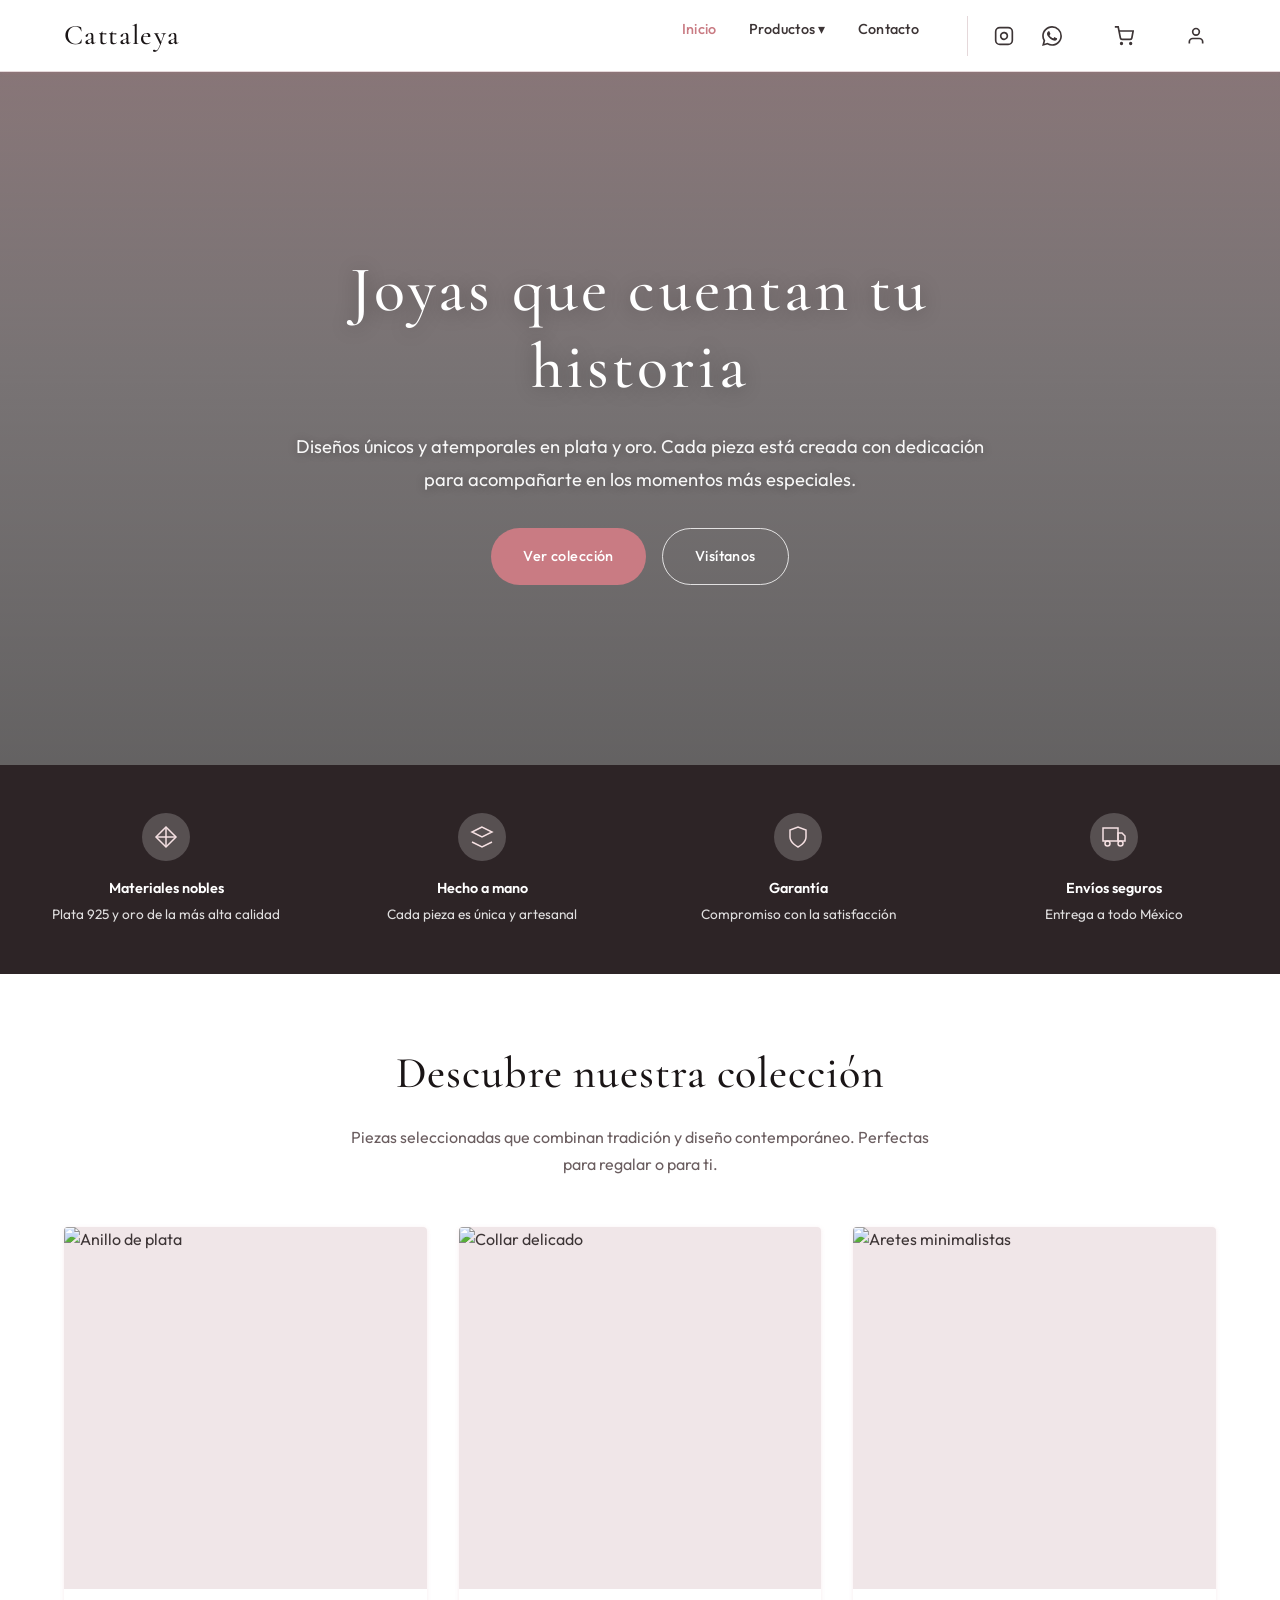
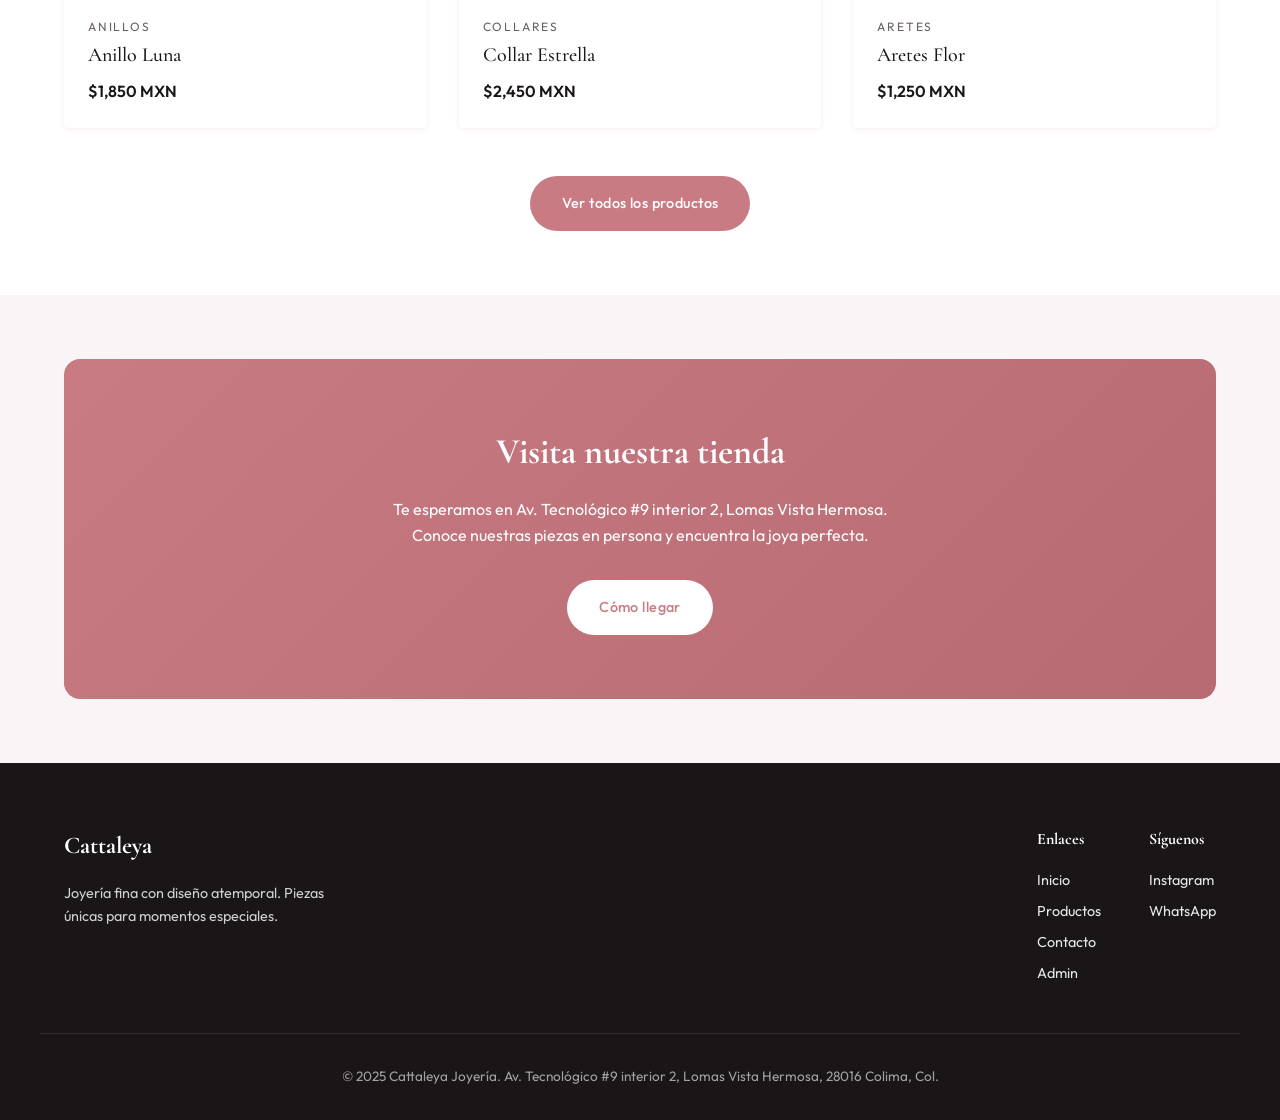
==== index.html @ 88819fe4 "Cattaleya Joyería - Sitio web completo para presentación al cliente Made-with: Cursor" ====
<!DOCTYPE html>
<html lang="es">
<head>
  <meta charset="UTF-8">
  <meta name="viewport" content="width=device-width, initial-scale=1.0">
  <meta name="description" content="Cattaleya Joyería - Piezas únicas de joyería fina en Colima. Anillos, collares, aretes y más. Diseño minimalista y elegante.">
  <title>Cattaleya Joyería | Joyería Fina en Colima</title>
  <link rel="preconnect" href="https://fonts.googleapis.com">
  <link rel="preconnect" href="https://fonts.gstatic.com" crossorigin>
  <link href="https://fonts.googleapis.com/css2?family=Cormorant+Garamond:ital,wght@0,400;0,500;0,600;1,400&family=Outfit:wght@300;400;500;600&display=swap" rel="stylesheet">
  <link rel="stylesheet" href="css/variables.css">
  <link rel="stylesheet" href="css/base.css">
  <link rel="stylesheet" href="css/components.css">
  <link rel="stylesheet" href="css/layout.css">
  <link rel="stylesheet" href="css/pages/home.css">
</head>
<body>
  <header class="header" id="header">
    <div class="header__inner">
      <a href="index.html" class="logo">Cattaleya</a>
      <nav class="nav" data-active="inicio"></nav>
    </div>
  </header>

  <main>
    <section class="hero hero--slider">
      <div class="hero-slider">
        <div class="hero-slider__slide" style="background-image: url(https://images.unsplash.com/photo-1515562141207-7a88fb7ce338?w=1920&h=1080&fit=crop);"></div>
        <div class="hero-slider__slide" style="background-image: url(https://images.unsplash.com/photo-1599643478518-a784e5dc4c8f?w=1920&h=1080&fit=crop);"></div>
        <div class="hero-slider__slide" style="background-image: url(https://images.unsplash.com/photo-1605100804763-247f67b3557e?w=1920&h=1080&fit=crop);"></div>
      </div>
      <div class="hero__overlay"></div>
      <div class="hero__content">
        <h1 class="hero__title">Joyas que cuentan tu historia</h1>
        <p class="hero__subtitle">Diseños únicos y atemporales en plata y oro. Cada pieza está creada con dedicación para acompañarte en los momentos más especiales.</p>
        <div style="display: flex; gap: var(--space-md); justify-content: center; flex-wrap: wrap;">
          <a href="productos.html" class="btn btn--primary">Ver colección</a>
          <a href="contacto.html" class="btn btn--outline">Visítanos</a>
        </div>
      </div>
    </section>

    <section class="features-strip">
      <div class="feature-item">
        <div class="feature-item__icon"><svg width="24" height="24" viewBox="0 0 24 24" fill="none" stroke="currentColor" stroke-width="1.5"><path d="M12 2L2 12l10 10 10-10L12 2z"/><path d="M12 2v20M2 12h20"/></svg></div>
        <h3 class="feature-item__title">Materiales nobles</h3>
        <p class="feature-item__text">Plata 925 y oro de la más alta calidad</p>
      </div>
      <div class="feature-item">
        <div class="feature-item__icon"><svg width="24" height="24" viewBox="0 0 24 24" fill="none" stroke="currentColor" stroke-width="1.5"><path d="M12 2L2 7l10 5 10-5-10-5z"/><path d="M2 17l10 5 10-5"/></svg></div>
        <h3 class="feature-item__title">Hecho a mano</h3>
        <p class="feature-item__text">Cada pieza es única y artesanal</p>
      </div>
      <div class="feature-item">
        <div class="feature-item__icon"><svg width="24" height="24" viewBox="0 0 24 24" fill="none" stroke="currentColor" stroke-width="1.5"><path d="M12 22s8-4 8-10V5l-8-3-8 3v7c0 6 8 10 8 10z"/></svg></div>
        <h3 class="feature-item__title">Garantía</h3>
        <p class="feature-item__text">Compromiso con la satisfacción</p>
      </div>
      <div class="feature-item">
        <div class="feature-item__icon"><svg width="24" height="24" viewBox="0 0 24 24" fill="none" stroke="currentColor" stroke-width="1.5"><rect x="1" y="3" width="15" height="13"/><polygon points="16 8 20 8 23 11 23 16 16 16 16 8"/><circle cx="5.5" cy="18.5" r="2.5"/><circle cx="18.5" cy="18.5" r="2.5"/></svg></div>
        <h3 class="feature-item__title">Envíos seguros</h3>
        <p class="feature-item__text">Entrega a todo México</p>
      </div>
    </section>

    <section class="section section--alt">
      <div class="container">
        <header class="section__header">
          <h2 class="section__title">Descubre nuestra colección</h2>
          <p class="section__subtitle">Piezas seleccionadas que combinan tradición y diseño contemporáneo. Perfectas para regalar o para ti.</p>
        </header>
        <div class="products-grid" id="featured-products">
          <a href="producto.html?id=1" class="product-card">
            <div class="product-card__image">
              <img src="https://images.unsplash.com/photo-1605100804763-247f67b3557e?w=400&h=400&fit=crop" alt="Anillo de plata" width="400" height="400" loading="lazy">
            </div>
            <div class="product-card__content">
              <span class="product-card__category">Anillos</span>
              <h3 class="product-card__title">Anillo Luna</h3>
              <span class="product-card__price">$1,850 MXN</span>
            </div>
          </a>
          <a href="producto.html?id=4" class="product-card">
            <div class="product-card__image">
              <img src="https://images.unsplash.com/photo-1599643478518-a784e5dc4c8f?w=400&h=400&fit=crop" alt="Collar delicado" width="400" height="400" loading="lazy">
            </div>
            <div class="product-card__content">
              <span class="product-card__category">Collares</span>
              <h3 class="product-card__title">Collar Estrella</h3>
              <span class="product-card__price">$2,450 MXN</span>
            </div>
          </a>
          <a href="producto.html?id=7" class="product-card">
            <div class="product-card__image">
              <img src="https://images.unsplash.com/photo-1573408301185-9146fe634ad0?w=400&h=400&fit=crop" alt="Aretes minimalistas" width="400" height="400" loading="lazy">
            </div>
            <div class="product-card__content">
              <span class="product-card__category">Aretes</span>
              <h3 class="product-card__title">Aretes Flor</h3>
              <span class="product-card__price">$1,250 MXN</span>
            </div>
          </a>
        </div>
        <div style="text-align: center; margin-top: var(--space-2xl);">
          <a href="productos.html" class="btn btn--primary">Ver todos los productos</a>
        </div>
      </div>
    </section>

    <section class="section">
      <div class="container">
        <div class="cta-banner">
          <h2 class="cta-banner__title">Visita nuestra tienda</h2>
          <p class="cta-banner__text">Te esperamos en Av. Tecnológico #9 interior 2, Lomas Vista Hermosa. Conoce nuestras piezas en persona y encuentra la joya perfecta.</p>
          <a href="contacto.html" class="btn btn--primary">Cómo llegar</a>
        </div>
      </div>
    </section>
  </main>

  <footer class="footer">
    <div class="footer__grid">
      <div>
        <h3 class="footer__brand">Cattaleya</h3>
        <p class="footer__text">Joyería fina con diseño atemporal. Piezas únicas para momentos especiales.</p>
      </div>
      <div>
        <h4 class="footer__brand" style="font-size: 1rem;">Enlaces</h4>
        <nav class="footer__links">
          <a href="index.html" class="footer__link">Inicio</a>
          <a href="productos.html" class="footer__link">Productos</a>
          <a href="contacto.html" class="footer__link">Contacto</a>
          <a href="admin.html" class="footer__link">Admin</a>
        </nav>
      </div>
      <div>
        <h4 class="footer__brand" style="font-size: 1rem;">Síguenos</h4>
        <nav class="footer__links">
          <a href="https://instagram.com" target="_blank" rel="noopener noreferrer" class="footer__link">Instagram</a>
          <a href="https://wa.me/5213121234567" target="_blank" rel="noopener noreferrer" class="footer__link">WhatsApp</a>
        </nav>
      </div>
    </div>
    <div class="footer__bottom">
      <p>© 2025 Cattaleya Joyería. Av. Tecnológico #9 interior 2, Lomas Vista Hermosa, 28016 Colima, Col.</p>
    </div>
  </footer>

  <script src="js/nav.js"></script>
  <script src="js/main.js"></script>
  <script src="js/hero-slider.js"></script>
</body>
</html>
---- css/variables.css ----
/**
 * Cattaleya - Design System Variables
 * Paleta: Rosa pastel + contrastes, minimalista y profesional
 */

:root {
  /* Colores principales - más contraste */
  --color-primary: #E8C4C8;
  --color-primary-light: #F5E0E2;
  --color-primary-dark: #D4A5AB;
  --color-accent: #C97B83;
  --color-accent-hover: #B86A72;
  
  /* Fondos con contraste */
  --color-white: #FFFFFF;
  --color-off-white: #F9F4F5;
  --color-cream: #F0E6E8;
  --color-bg-dark: #2D2426;
  
  /* Texto - mayor contraste */
  --color-text: #3D3536;
  --color-text-dark: #1A1516;
  --color-text-muted: #6B5E60;
  
  /* Bordes y sombras */
  --color-border: #E5D8DA;
  --shadow-sm: 0 1px 4px rgba(201, 123, 131, 0.15);
  --shadow-md: 0 4px 16px rgba(201, 123, 131, 0.2);
  --shadow-lg: 0 8px 28px rgba(201, 123, 131, 0.25);
  
  /* Tipografía */
  --font-primary: 'Cormorant Garamond', 'Georgia', serif;
  --font-secondary: 'Outfit', -apple-system, BlinkMacSystemFont, sans-serif;
  
  /* Espaciado */
  --space-xs: 0.25rem;
  --space-sm: 0.5rem;
  --space-md: 1rem;
  --space-lg: 1.5rem;
  --space-xl: 2rem;
  --space-2xl: 3rem;
  --space-3xl: 4rem;
  
  /* Layout */
  --container-max: 1200px;
  --header-height: 72px;
  --transition-fast: 0.2s ease;
  --transition-base: 0.3s ease;
  
  /* Botones redondos */
  --radius-full: 9999px;
}
---- css/base.css ----
/**
 * Cattaleya - Base Styles
 * Reset y estilos fundamentales para rendimiento óptimo
 */

*, *::before, *::after {
  box-sizing: border-box;
  margin: 0;
  padding: 0;
}

html {
  scroll-behavior: smooth;
}

body {
  font-family: var(--font-secondary);
  font-size: 1rem;
  line-height: 1.6;
  color: var(--color-text);
  background: var(--color-off-white);
  -webkit-font-smoothing: antialiased;
  -moz-osx-font-smoothing: grayscale;
}

img {
  max-width: 100%;
  height: auto;
  display: block;
}

a {
  color: inherit;
  text-decoration: none;
  transition: color var(--transition-fast), opacity var(--transition-fast);
}

ul, ol {
  list-style: none;
}

button {
  font-family: inherit;
  cursor: pointer;
  border: none;
  background: none;
}
---- css/components.css ----
/**
 * Cattaleya - Componentes reutilizables
 */

/* Header */
.header {
  position: fixed;
  top: 0;
  left: 0;
  right: 0;
  height: var(--header-height);
  background: var(--color-white);
  box-shadow: var(--shadow-sm);
  z-index: 1000;
  transition: background var(--transition-base), box-shadow var(--transition-base);
  border-bottom: 1px solid var(--color-border);
}

.header.scrolled {
  box-shadow: var(--shadow-md);
}

.header__inner {
  max-width: var(--container-max);
  margin: 0 auto;
  padding: 0 var(--space-lg);
  height: 100%;
  display: flex;
  align-items: center;
  justify-content: space-between;
}

@media (max-width: 480px) {
  .header__inner {
    padding: 0 var(--space-md);
  }
  .logo {
    font-size: 1.5rem;
  }
}

.logo {
  font-family: var(--font-primary);
  font-size: 1.75rem;
  font-weight: 500;
  color: var(--color-text-dark);
  letter-spacing: 0.05em;
}

.nav__list {
  display: flex;
  gap: var(--space-xl);
}

.nav__link {
  font-size: 0.9rem;
  font-weight: 500;
  color: var(--color-text);
  letter-spacing: 0.02em;
}

.nav__link:hover,
.nav__link.active {
  color: var(--color-accent);
}

/* Nav dropdown categorías */
.nav__dropdown {
  position: relative;
}
.nav__dropdown:hover .nav__dropdown-menu {
  opacity: 1;
  visibility: visible;
}
.nav__dropdown-menu {
  position: absolute;
  top: 100%;
  left: 0;
  min-width: 160px;
  background: var(--color-white);
  border-radius: 12px;
  box-shadow: var(--shadow-lg);
  padding: var(--space-sm);
  margin-top: var(--space-sm);
  opacity: 0;
  visibility: hidden;
  transition: opacity var(--transition-fast), visibility var(--transition-fast);
  z-index: 100;
  border: 1px solid var(--color-border);
}
.nav__dropdown-menu li {
  list-style: none;
}
.nav__dropdown-link {
  display: block;
  padding: var(--space-sm) var(--space-md);
  font-size: 0.9rem;
  border-radius: 8px;
  color: var(--color-text);
}
.nav__dropdown-link:hover {
  background: var(--color-primary-light);
  color: var(--color-accent);
}

/* Nav iconos sociales y carrito */
.nav__social {
  display: flex;
  gap: var(--space-sm);
  margin-left: var(--space-md);
  padding-left: var(--space-md);
  border-left: 1px solid var(--color-border);
}
.nav__icon {
  display: flex;
  align-items: center;
  justify-content: center;
  width: 40px;
  height: 40px;
  border-radius: 50%;
  color: var(--color-text);
  transition: all var(--transition-fast);
}
.nav__icon:hover {
  background: var(--color-primary-light);
  color: var(--color-accent);
}
.nav__cart {
  position: relative;
}
.cart-badge {
  position: absolute;
  top: -2px;
  right: -2px;
  min-width: 18px;
  height: 18px;
  padding: 0 4px;
  font-size: 0.7rem;
  font-weight: 600;
  background: var(--color-accent);
  color: var(--color-white);
  border-radius: var(--radius-full);
  display: none;
  align-items: center;
  justify-content: center;
}

/* Botones - redondos */
.btn {
  display: inline-flex;
  align-items: center;
  justify-content: center;
  gap: var(--space-sm);
  padding: var(--space-md) var(--space-xl);
  font-size: 0.9rem;
  font-weight: 500;
  letter-spacing: 0.03em;
  border-radius: var(--radius-full);
  transition: all var(--transition-fast);
}

.btn--primary {
  background: var(--color-accent);
  color: var(--color-white);
}

.btn--primary:hover {
  background: var(--color-accent-hover);
  transform: translateY(-1px);
}

.btn--outline {
  background: transparent;
  color: var(--color-text-dark);
  border: 1.5px solid var(--color-border);
}

.btn--outline:hover {
  border-color: var(--color-accent);
  color: var(--color-accent);
}

/* Cards de producto */
.product-card {
  background: var(--color-white);
  border-radius: 4px;
  overflow: hidden;
  box-shadow: var(--shadow-sm);
  transition: transform var(--transition-base), box-shadow var(--transition-base);
}

.product-card:hover {
  transform: translateY(-4px);
  box-shadow: var(--shadow-md);
}
a.product-card {
  color: inherit;
  display: block;
}

.product-card__image {
  aspect-ratio: 1;
  background: var(--color-cream);
  position: relative;
  overflow: hidden;
}

.product-card__image img {
  width: 100%;
  height: 100%;
  object-fit: cover;
}

.product-card__content {
  padding: var(--space-lg);
}

.product-card__category {
  font-size: 0.75rem;
  text-transform: uppercase;
  letter-spacing: 0.15em;
  color: var(--color-text-muted);
  margin-bottom: var(--space-xs);
}

.product-card__title {
  font-family: var(--font-primary);
  font-size: 1.25rem;
  font-weight: 500;
  color: var(--color-text-dark);
  margin-bottom: var(--space-sm);
}

.product-card__price {
  font-weight: 600;
  color: var(--color-text-dark);
}

/* Secciones */
.section {
  padding: var(--space-3xl) 0;
}

.section--alt {
  background: var(--color-white);
}

.section__header {
  text-align: center;
  margin-bottom: var(--space-2xl);
  max-width: 600px;
  margin-left: auto;
  margin-right: auto;
}

.section__title {
  font-family: var(--font-primary);
  font-size: clamp(2rem, 4vw, 2.75rem);
  font-weight: 500;
  color: var(--color-text-dark);
  letter-spacing: 0.02em;
  margin-bottom: var(--space-md);
}

.section__subtitle {
  font-size: 1rem;
  color: var(--color-text-muted);
  line-height: 1.7;
}

/* Footer */
.footer {
  background: var(--color-text-dark);
  color: var(--color-white);
  padding: var(--space-3xl) 0 var(--space-xl);
}

.footer__grid {
  max-width: var(--container-max);
  margin: 0 auto;
  padding: 0 var(--space-lg);
  display: grid;
  grid-template-columns: 1fr auto auto;
  gap: var(--space-2xl);
  margin-bottom: var(--space-2xl);
}

.footer__brand {
  font-family: var(--font-primary);
  font-size: 1.5rem;
  margin-bottom: var(--space-md);
}

.footer__text {
  font-size: 0.9rem;
  color: rgba(255,255,255,0.8);
  max-width: 280px;
}

.footer__links {
  display: flex;
  flex-direction: column;
  gap: var(--space-sm);
}

.footer__link {
  color: rgba(255,255,255,0.9);
  font-size: 0.9rem;
  transition: color var(--transition-fast);
}

.footer__link:hover {
  color: var(--color-accent);
}

.footer__bottom {
  max-width: var(--container-max);
  margin: 0 auto;
  padding: 0 var(--space-lg);
  padding-top: var(--space-xl);
  border-top: 1px solid rgba(255,255,255,0.1);
  text-align: center;
  font-size: 0.85rem;
  color: rgba(255,255,255,0.6);
}

/* Container */
.container {
  max-width: var(--container-max);
  margin: 0 auto;
  padding: 0 var(--space-lg);
}
---- css/layout.css ----
/**
 * Cattaleya - Layout y utilidades responsivas
 */

/* Grid de productos */
.products-grid {
  display: grid;
  grid-template-columns: repeat(auto-fill, minmax(280px, 1fr));
  gap: var(--space-xl);
}

/* Hero - más contraste */
.hero {
  min-height: 85vh;
  min-height: 85dvh;
  display: flex;
  align-items: center;
  justify-content: center;
  text-align: center;
  padding: calc(var(--header-height) + var(--space-3xl)) var(--space-lg) var(--space-3xl);
  background: linear-gradient(180deg, var(--color-primary) 0%, var(--color-cream) 50%, var(--color-off-white) 100%);
}

.hero__content {
  max-width: 700px;
}

.hero__title {
  font-family: var(--font-primary);
  font-size: clamp(2.5rem, 6vw, 4rem);
  font-weight: 500;
  color: var(--color-text-dark);
  letter-spacing: 0.05em;
  margin-bottom: var(--space-lg);
  line-height: 1.2;
}

.hero__subtitle {
  font-size: 1.15rem;
  color: var(--color-text-muted);
  margin-bottom: var(--space-xl);
  line-height: 1.8;
}

/* Features strip */
.features-strip {
  display: grid;
  grid-template-columns: repeat(4, 1fr);
  gap: var(--space-xl);
  padding: var(--space-2xl) var(--space-lg);
  background: var(--color-bg-dark);
  color: var(--color-white);
  max-width: 100%;
  margin: 0;
}

.feature-item {
  text-align: center;
}

.feature-item__icon {
  width: 48px;
  height: 48px;
  margin: 0 auto var(--space-md);
  background: var(--color-primary);
  border-radius: 50%;
  display: flex;
  align-items: center;
  justify-content: center;
  font-size: 1.25rem;
}

.feature-item__title {
  font-size: 0.9rem;
  font-weight: 600;
  color: var(--color-white);
  margin-bottom: var(--space-xs);
}

.feature-item__text {
  font-size: 0.85rem;
  color: rgba(255,255,255,0.85);
}

.features-strip .feature-item__icon {
  background: rgba(255,255,255,0.2);
  color: var(--color-primary-light);
}
.features-strip .feature-item__icon svg {
  width: 24px;
  height: 24px;
}

/* Banner CTA - más contraste */
.cta-banner {
  background: linear-gradient(135deg, var(--color-accent) 0%, var(--color-accent-hover) 100%);
  padding: var(--space-3xl);
  text-align: center;
  border-radius: 16px;
  color: var(--color-white);
}
.cta-banner .cta-banner__title,
.cta-banner .cta-banner__text {
  color: var(--color-white);
}
.cta-banner .btn--primary {
  background: var(--color-white);
  color: var(--color-accent);
}
.cta-banner .btn--primary:hover {
  background: var(--color-off-white);
  color: var(--color-accent-hover);
}

.cta-banner__title {
  font-family: var(--font-primary);
  font-size: clamp(1.75rem, 3vw, 2.25rem);
  color: var(--color-text-dark);
  margin-bottom: var(--space-md);
}

.cta-banner__text {
  color: var(--color-text);
  margin-bottom: var(--space-xl);
  max-width: 500px;
  margin-left: auto;
  margin-right: auto;
}

/* Contacto */
.contact-grid {
  display: grid;
  grid-template-columns: 1fr 1fr;
  gap: var(--space-2xl);
  align-items: start;
}

.contact-info__item {
  display: flex;
  align-items: flex-start;
  gap: var(--space-lg);
  margin-bottom: var(--space-xl);
}

.contact-info__icon {
  width: 44px;
  height: 44px;
  min-width: 44px;
  background: var(--color-primary);
  border-radius: 8px;
  display: flex;
  align-items: center;
  justify-content: center;
  font-size: 1.25rem;
}

.contact-info__title {
  font-weight: 600;
  color: var(--color-text-dark);
  margin-bottom: var(--space-xs);
}

.contact-info__text {
  font-size: 0.95rem;
  color: var(--color-text-muted);
}

.contact-info__link {
  color: var(--color-accent);
  font-weight: 500;
}

.contact-info__link:hover {
  text-decoration: underline;
}

/* Map placeholder */
.map-container {
  border-radius: 8px;
  overflow: hidden;
  height: 350px;
  background: var(--color-cream);
}

.map-container iframe {
  width: 100%;
  height: 100%;
  border: 0;
}

/* Categorías filtro */
.categories-filter {
  display: flex;
  flex-wrap: wrap;
  gap: var(--space-sm);
  justify-content: center;
  margin-bottom: var(--space-2xl);
}

.category-btn {
  padding: var(--space-sm) var(--space-lg);
  font-size: 0.9rem;
  font-weight: 500;
  color: var(--color-text);
  background: var(--color-white);
  border: 1.5px solid var(--color-border);
  border-radius: var(--radius-full);
  transition: all var(--transition-fast);
}

.category-btn:hover,
.category-btn.active {
  background: var(--color-accent);
  color: var(--color-white);
  border-color: var(--color-accent);
}

/* Responsive */
@media (max-width: 768px) {
  .features-strip {
    grid-template-columns: repeat(2, 1fr);
    gap: var(--space-lg);
  }
  
  .footer__grid {
    grid-template-columns: 1fr;
    text-align: center;
  }
  
  .footer__text {
    max-width: none;
  }
  
  .contact-grid {
    grid-template-columns: 1fr;
  }
  
  .nav__list {
    display: none;
  }
  
  .nav__list--open {
    display: flex !important;
    flex-direction: column;
    position: fixed;
    top: var(--header-height);
    left: 0;
    right: 0;
    bottom: auto;
    max-height: calc(100vh - var(--header-height));
    overflow-y: auto;
    background: var(--color-white);
    padding: var(--space-xl);
    gap: 0;
    box-shadow: var(--shadow-lg);
    border-top: 1px solid var(--color-border);
    z-index: 999;
  }
  
  .nav__list--open .nav__dropdown {
    flex-direction: column;
  }
  .nav__list--open .nav__dropdown-menu {
    position: static;
    opacity: 1;
    visibility: visible;
    box-shadow: none;
    border: none;
    margin: var(--space-sm) 0;
    padding-left: var(--space-lg);
    max-height: 0;
    overflow: hidden;
    transition: max-height var(--transition-base);
  }
  .nav__list--open .nav__dropdown.nav__dropdown--open .nav__dropdown-menu {
    max-height: 300px;
  }
  .nav__list--open .nav__social {
    border-left: none;
    margin-left: 0;
    padding-left: 0;
    margin-top: var(--space-md);
    padding-top: var(--space-md);
    border-top: 1px solid var(--color-border);
  }
  .nav__list--open > li {
    border-bottom: 1px solid var(--color-border);
    padding: var(--space-md) 0;
  }
  .nav__list--open > li:last-child {
    border-bottom: none;
  }
  
  .menu-toggle {
    display: flex;
    flex-direction: column;
    gap: 5px;
    padding: var(--space-sm);
  }
  
  .menu-toggle span {
    display: block;
    width: 24px;
    height: 2px;
    background: var(--color-text-dark);
    transition: var(--transition-fast);
  }
}

.menu-toggle {
  display: none;
}

@media (max-width: 480px) {
  .features-strip {
    grid-template-columns: 1fr;
  }
  
  .products-grid {
    grid-template-columns: 1fr;
  }
}

/* Responsive - tablets y móviles */
@media (max-width: 768px) {
  .hero {
    padding: calc(var(--header-height) + var(--space-xl)) var(--space-md) var(--space-2xl);
    min-height: 70vh;
  }
  .hero__title {
    font-size: clamp(1.75rem, 5vw, 2.5rem);
  }
  .hero__subtitle {
    font-size: 1rem;
  }
  .cta-banner {
    padding: var(--space-2xl) var(--space-lg);
  }
  .section {
    padding: var(--space-2xl) 0;
  }
}

@media (max-width: 480px) {
  .hero {
    padding: calc(var(--header-height) + var(--space-lg)) var(--space-md) var(--space-xl);
    min-height: 60vh;
  }
  .hero__content > div {
    flex-direction: column;
  }
  .hero__content .btn {
    width: 100%;
  }
}
---- css/pages/home.css ----
/**
 * Cattaleya - Página de Inicio
 */

/* Hero con slider de fondo */
.hero--slider {
  position: relative;
  overflow: hidden;
}

.hero-slider {
  position: absolute;
  inset: 0;
  z-index: 0;
}

.hero-slider__slide {
  position: absolute;
  inset: 0;
  background-size: cover;
  background-position: center;
  opacity: 0;
  transition: opacity 2.5s ease-in-out;
}

.hero-slider__slide.active {
  opacity: 1;
  z-index: 1;
}

.hero__overlay {
  position: absolute;
  inset: 0;
  z-index: 1;
  background: linear-gradient(to bottom, rgba(0,0,0,0.4) 0%, rgba(0,0,0,0.5) 50%, rgba(0,0,0,0.6) 100%);
  pointer-events: none;
}

.hero__content {
  position: relative;
  z-index: 2;
}

.hero--slider .hero__title {
  color: #fff;
  text-shadow: 0 2px 20px rgba(0,0,0,0.3);
}

.hero--slider .hero__subtitle {
  color: rgba(255,255,255,0.95);
  text-shadow: 0 1px 10px rgba(0,0,0,0.3);
}

.hero--slider .btn--outline {
  border-color: rgba(255,255,255,0.8);
  color: #fff;
}

.hero--slider .btn--outline:hover {
  background: rgba(255,255,255,0.15);
  border-color: #fff;
  color: #fff;
}

@media (max-width: 480px) {
  .hero--slider .hero__content > div {
    flex-direction: column;
    width: 100%;
  }
  .hero--slider .hero__content .btn {
    width: 100%;
  }
}
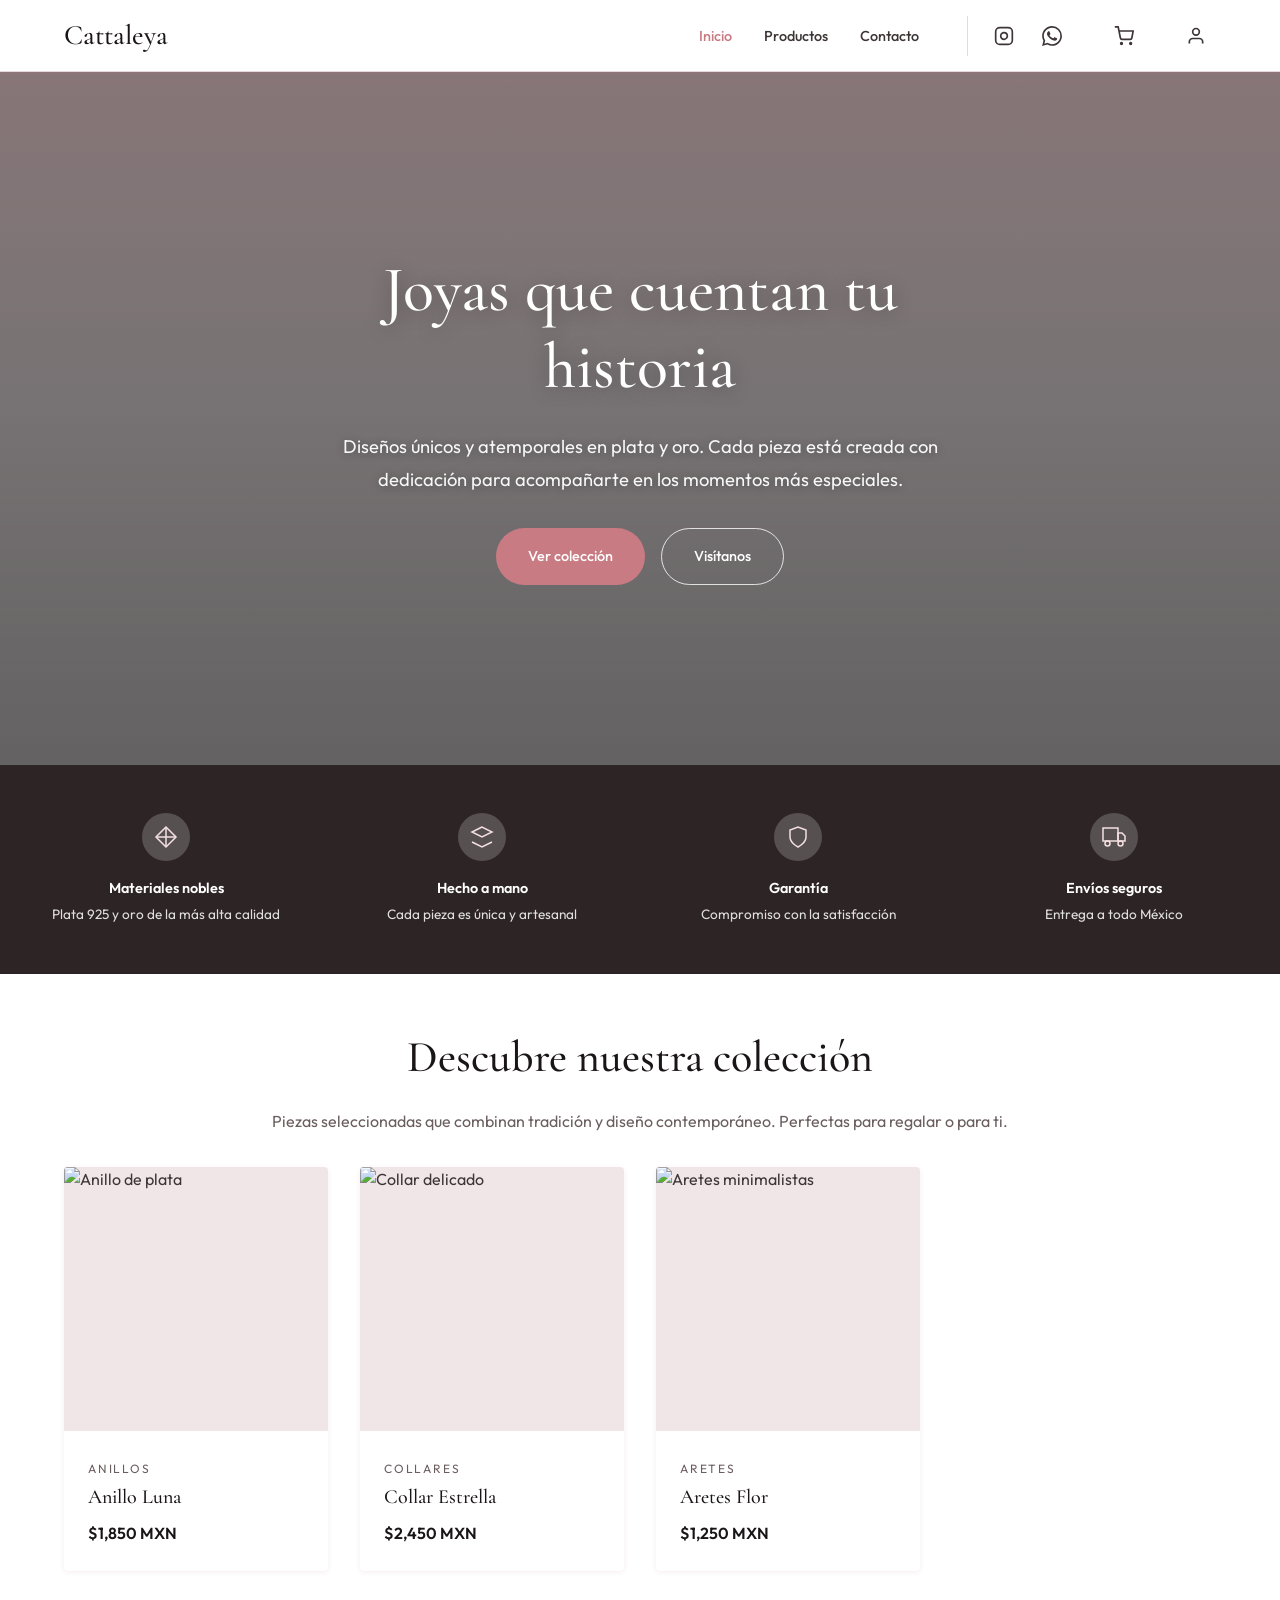
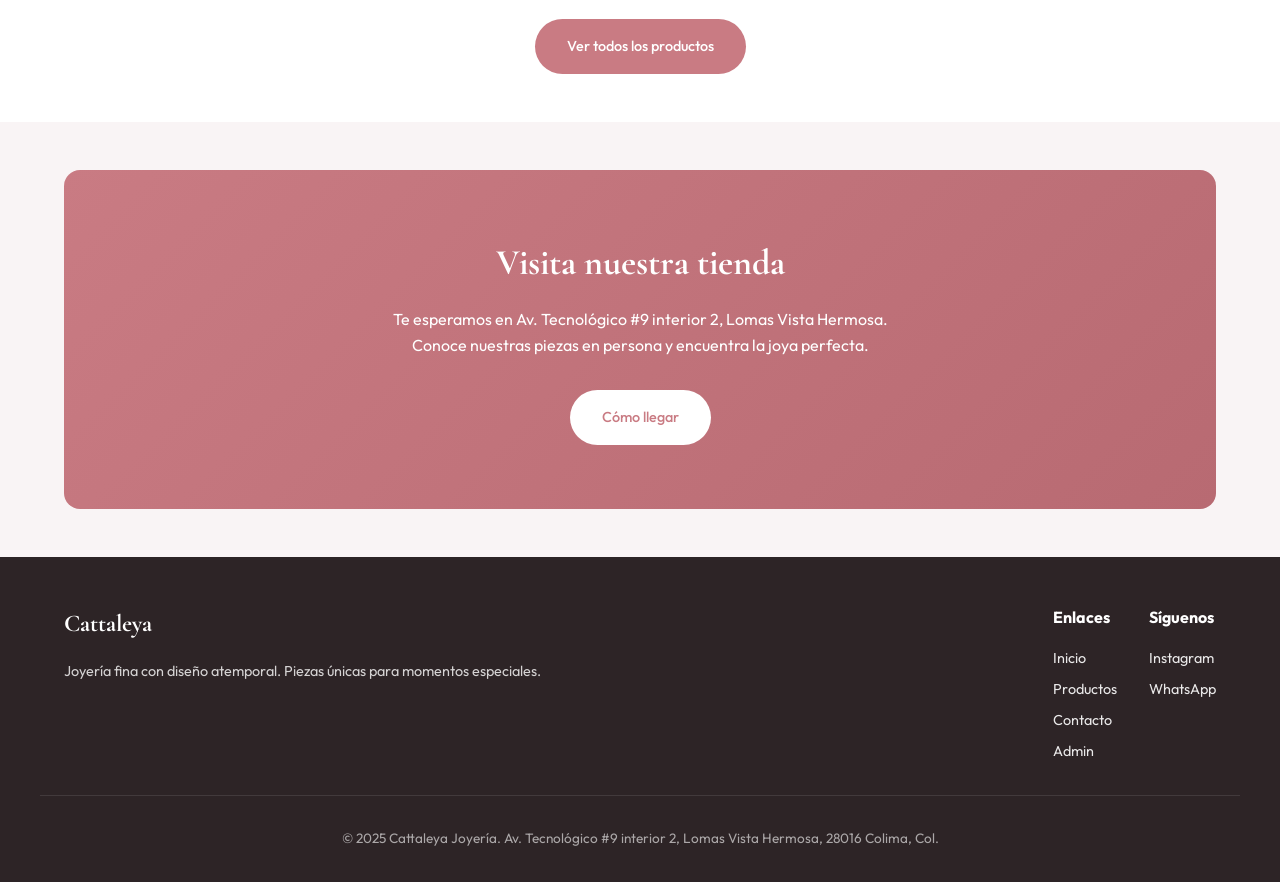
==== commit c78948ad: "Refactor: CSS unificado, nav sin dropdown, productos con filtro por categoría Made-with: Cursor" ====
--- a/index.html
+++ b/index.html
@@ -8,11 +8,7 @@
   <link rel="preconnect" href="https://fonts.googleapis.com">
   <link rel="preconnect" href="https://fonts.gstatic.com" crossorigin>
   <link href="https://fonts.googleapis.com/css2?family=Cormorant+Garamond:ital,wght@0,400;0,500;0,600;1,400&family=Outfit:wght@300;400;500;600&display=swap" rel="stylesheet">
-  <link rel="stylesheet" href="css/variables.css">
-  <link rel="stylesheet" href="css/base.css">
-  <link rel="stylesheet" href="css/components.css">
-  <link rel="stylesheet" href="css/layout.css">
-  <link rel="stylesheet" href="css/pages/home.css">
+  <link rel="stylesheet" href="css/app.css">
 </head>
 <body>
   <header class="header" id="header">
@@ -33,7 +29,7 @@
       <div class="hero__content">
         <h1 class="hero__title">Joyas que cuentan tu historia</h1>
         <p class="hero__subtitle">Diseños únicos y atemporales en plata y oro. Cada pieza está creada con dedicación para acompañarte en los momentos más especiales.</p>
-        <div style="display: flex; gap: var(--space-md); justify-content: center; flex-wrap: wrap;">
+        <div class="hero__actions">
           <a href="productos.html" class="btn btn--primary">Ver colección</a>
           <a href="contacto.html" class="btn btn--outline">Visítanos</a>
         </div>
@@ -101,7 +97,7 @@
             </div>
           </a>
         </div>
-        <div style="text-align: center; margin-top: var(--space-2xl);">
+        <div class="home-products__cta">
           <a href="productos.html" class="btn btn--primary">Ver todos los productos</a>
         </div>
       </div>
@@ -125,7 +121,7 @@
         <p class="footer__text">Joyería fina con diseño atemporal. Piezas únicas para momentos especiales.</p>
       </div>
       <div>
-        <h4 class="footer__brand" style="font-size: 1rem;">Enlaces</h4>
+        <h4 class="footer__heading">Enlaces</h4>
         <nav class="footer__links">
           <a href="index.html" class="footer__link">Inicio</a>
           <a href="productos.html" class="footer__link">Productos</a>
@@ -134,7 +130,7 @@
         </nav>
       </div>
       <div>
-        <h4 class="footer__brand" style="font-size: 1rem;">Síguenos</h4>
+        <h4 class="footer__heading">Síguenos</h4>
         <nav class="footer__links">
           <a href="https://instagram.com" target="_blank" rel="noopener noreferrer" class="footer__link">Instagram</a>
           <a href="https://wa.me/5213121234567" target="_blank" rel="noopener noreferrer" class="footer__link">WhatsApp</a>
--- a/css/app.css
+++ b/css/app.css
@@ -0,0 +1,322 @@
+/**
+ * Cattaleya - CSS único consolidado
+ * Variables, base, layout, componentes, páginas, responsive
+ */
+
+/* ===== VARIABLES ===== */
+:root {
+  --color-primary: #E8C4C8;
+  --color-primary-light: #F5E0E2;
+  --color-accent: #C97B83;
+  --color-accent-hover: #B86A72;
+  --color-white: #fff;
+  --color-off-white: #F9F4F5;
+  --color-cream: #F0E6E8;
+  --color-text: #3D3536;
+  --color-text-dark: #1A1516;
+  --color-text-muted: #6B5E60;
+  --color-border: #E5D8DA;
+  --color-bg-dark: #2D2426;
+  --shadow-sm: 0 1px 4px rgba(201,123,131,.15);
+  --shadow-md: 0 4px 16px rgba(201,123,131,.2);
+  --shadow-lg: 0 8px 28px rgba(201,123,131,.25);
+  --font-primary: 'Cormorant Garamond', Georgia, serif;
+  --font-secondary: 'Outfit', system-ui, sans-serif;
+  --space-xs: .25rem;
+  --space-sm: .5rem;
+  --space-md: 1rem;
+  --space-lg: 1.5rem;
+  --space-xl: 2rem;
+  --space-2xl: 3rem;
+  --space-3xl: 4rem;
+  --container-max: 1200px;
+  --header-height: 64px;
+  --transition: .2s ease;
+  --radius-full: 9999px;
+}
+@media (min-width: 769px) { :root { --header-height: 72px; } }
+
+/* ===== RESET & BASE ===== */
+*, *::before, *::after { box-sizing: border-box; margin: 0; padding: 0; }
+html { overflow-x: hidden; -webkit-text-size-adjust: 100%; scroll-behavior: smooth; }
+body { overflow-x: hidden; font-family: var(--font-secondary); font-size: 1rem; line-height: 1.6; color: var(--color-text); background: var(--color-off-white); -webkit-font-smoothing: antialiased; }
+img { max-width: 100%; height: auto; display: block; }
+a { color: inherit; text-decoration: none; }
+ul, ol { list-style: none; }
+button { font: inherit; cursor: pointer; border: none; background: none; }
+
+/* ===== LAYOUT ===== */
+.container { width: 100%; max-width: var(--container-max); margin: 0 auto; padding: 0 var(--space-md); }
+.container--page { padding-top: var(--space-2xl); padding-bottom: var(--space-2xl); }
+@media (min-width: 481px) { .container { padding: 0 var(--space-lg); } }
+@media (max-width: 480px) { .container--page { padding-top: var(--space-xl); padding-bottom: var(--space-xl); } }
+
+.main-content { padding-top: var(--header-height); min-height: 50vh; }
+
+.section { padding: var(--space-2xl) 0; }
+.section--alt { background: var(--color-white); }
+.section__header { text-align: center; margin-bottom: var(--space-xl); }
+.section__title { font-family: var(--font-primary); font-size: clamp(1.75rem, 4vw, 2.75rem); font-weight: 500; color: var(--color-text-dark); margin-bottom: var(--space-md); }
+.section__subtitle { font-size: 1rem; color: var(--color-text-muted); line-height: 1.7; }
+
+/* ===== HEADER & NAV ===== */
+.header { position: fixed; inset: 0 0 auto; height: var(--header-height); background: var(--color-white); box-shadow: var(--shadow-sm); z-index: 1000; border-bottom: 1px solid var(--color-border); transition: box-shadow var(--transition); }
+.header.scrolled { box-shadow: var(--shadow-md); }
+
+.header__inner { max-width: var(--container-max); width: 100%; height: 100%; margin: 0 auto; padding: 0 var(--space-md); display: flex; align-items: center; justify-content: space-between; gap: var(--space-md); }
+@media (min-width: 481px) { .header__inner { padding: 0 var(--space-lg); } }
+
+.logo { font-family: var(--font-primary); font-size: 1.5rem; font-weight: 500; color: var(--color-text-dark); flex-shrink: 0; }
+@media (min-width: 481px) { .logo { font-size: 1.75rem; } }
+
+.nav { display: flex; align-items: center; flex: 1; justify-content: flex-end; min-width: 0; }
+.nav__list { display: flex; align-items: center; gap: var(--space-xl); }
+.nav__link { font-size: .9rem; font-weight: 500; color: var(--color-text); }
+.nav__link:hover, .nav__link.active { color: var(--color-accent); }
+
+.nav__social { display: flex; gap: var(--space-sm); margin-left: var(--space-md); padding-left: var(--space-md); border-left: 1px solid var(--color-border); }
+.nav__icon { display: flex; align-items: center; justify-content: center; width: 40px; height: 40px; min-width: 40px; min-height: 40px; border-radius: 50%; color: var(--color-text); }
+.nav__icon:hover { background: var(--color-primary-light); color: var(--color-accent); }
+.nav__cart { position: relative; }
+.cart-badge { position: absolute; top: -2px; right: -2px; min-width: 18px; height: 18px; padding: 0 4px; font-size: .7rem; font-weight: 600; background: var(--color-accent); color: var(--color-white); border-radius: var(--radius-full); display: none; align-items: center; justify-content: center; }
+
+.menu-toggle { display: flex; flex-direction: column; justify-content: center; align-items: center; gap: 5px; width: 44px; height: 44px; min-width: 44px; min-height: 44px; background: transparent; cursor: pointer; z-index: 1001; }
+.menu-toggle span { display: block; width: 22px; height: 2px; background: var(--color-text-dark); border-radius: 1px; }
+
+@media (min-width: 769px) { .menu-toggle { display: none; } .header__inner .logo { flex: 0; } }
+@media (max-width: 768px) {
+  .header__inner .logo { flex: 1; text-align: center; }
+  .nav__list { display: none; }
+  .nav__list--open { display: flex !important; flex-direction: column; position: fixed; top: var(--header-height); left: 0; right: 0; width: 100%; max-height: calc(100vh - var(--header-height)); overflow-y: auto; background: var(--color-white); padding: var(--space-xl); gap: 0; box-shadow: var(--shadow-lg); border-top: 1px solid var(--color-border); z-index: 1000; align-items: stretch; }
+  .nav__list--open .nav__social { border-left: none; margin-left: 0; padding-left: 0; margin-top: var(--space-md); padding-top: var(--space-md); border-top: 1px solid var(--color-border); }
+  .nav__list--open > li { border-bottom: 1px solid var(--color-border); padding: var(--space-md) 0; }
+  .nav__list--open > li:last-child { border-bottom: none; }
+  .nav__link, .nav__icon { min-height: 44px; padding: var(--space-md) var(--space-lg); display: flex; align-items: center; }
+}
+
+/* ===== BOTONES ===== */
+.btn { display: inline-flex; align-items: center; justify-content: center; gap: var(--space-sm); padding: var(--space-md) var(--space-xl); font-size: .9rem; font-weight: 500; border-radius: var(--radius-full); transition: all var(--transition); }
+.btn--primary { background: var(--color-accent); color: var(--color-white); }
+.btn--primary:hover { background: var(--color-accent-hover); transform: translateY(-1px); }
+.btn--outline { background: transparent; color: var(--color-text-dark); border: 1.5px solid var(--color-border); }
+.btn--outline:hover { border-color: var(--color-accent); color: var(--color-accent); }
+@media (max-width: 768px) { .btn:not(.btn--sm) { min-height: 44px; } }
+
+/* ===== PRODUCTOS (grid, cards, filtro) ===== */
+.products-grid { display: grid; grid-template-columns: 1fr; gap: var(--space-lg); width: 100%; min-width: 0; }
+.product-card { display: block; background: var(--color-white); border-radius: 4px; overflow: hidden; box-shadow: var(--shadow-sm); transition: transform .3s, box-shadow .3s; color: inherit; min-width: 0; }
+.product-card:hover { transform: translateY(-4px); box-shadow: var(--shadow-md); }
+.product-card[hidden] { display: none !important; }
+.product-card__image { aspect-ratio: 1; background: var(--color-cream); overflow: hidden; }
+.product-card__image img { width: 100%; height: 100%; object-fit: cover; }
+.product-card__content { padding: var(--space-md); }
+.product-card__category { font-size: .75rem; text-transform: uppercase; letter-spacing: .15em; color: var(--color-text-muted); margin-bottom: var(--space-xs); }
+.product-card__title { font-family: var(--font-primary); font-size: 1.1rem; font-weight: 500; color: var(--color-text-dark); margin-bottom: var(--space-sm); }
+.product-card__price { font-weight: 600; color: var(--color-text-dark); }
+
+.categories-filter { display: flex; flex-wrap: wrap; gap: var(--space-sm); justify-content: center; margin-bottom: var(--space-xl); }
+.category-btn { padding: var(--space-sm) var(--space-md); font-size: .9rem; font-weight: 500; color: var(--color-text); background: var(--color-white); border: 1.5px solid var(--color-border); border-radius: var(--radius-full); transition: all var(--transition); min-height: 44px; }
+.category-btn:hover, .category-btn.active { background: var(--color-accent); color: var(--color-white); border-color: var(--color-accent); }
+
+.page-hero { padding: var(--space-2xl) 0 var(--space-lg); }
+
+@media (min-width: 600px) {
+  .products-grid { grid-template-columns: repeat(2, 1fr); gap: var(--space-xl); }
+  .product-card__content { padding: var(--space-lg); }
+  .product-card__title { font-size: 1.25rem; }
+}
+@media (min-width: 900px) { .products-grid { grid-template-columns: repeat(3, 1fr); } }
+@media (min-width: 1100px) { .products-grid { grid-template-columns: repeat(4, 1fr); } }
+
+/* ===== FOOTER ===== */
+.footer { background: var(--color-bg-dark); color: var(--color-white); padding: var(--space-2xl) 0 var(--space-xl); }
+.footer__grid { max-width: var(--container-max); width: 100%; margin: 0 auto; padding: 0 var(--space-md); display: grid; grid-template-columns: 1fr; gap: var(--space-xl); margin-bottom: var(--space-xl); text-align: center; }
+.footer__brand { font-family: var(--font-primary); font-size: 1.5rem; margin-bottom: var(--space-md); }
+.footer__heading { font-size: 1rem; margin-bottom: var(--space-md); }
+.footer__text { font-size: .9rem; color: rgba(255,255,255,.8); line-height: 1.6; overflow-wrap: break-word; }
+.footer__links { display: flex; flex-direction: column; gap: var(--space-sm); align-items: center; }
+.footer__link { color: rgba(255,255,255,.9); font-size: .9rem; }
+.footer__link:hover { color: var(--color-accent); }
+.footer__bottom { max-width: var(--container-max); margin: 0 auto; padding: var(--space-xl) var(--space-md) 0; border-top: 1px solid rgba(255,255,255,.1); text-align: center; font-size: .85rem; color: rgba(255,255,255,.6); }
+.footer__bottom p { overflow-wrap: break-word; }
+
+@media (min-width: 481px) { .footer__grid { padding: 0 var(--space-lg); } .footer__bottom { padding: var(--space-xl) var(--space-lg) 0; } }
+@media (min-width: 769px) { .footer__grid { grid-template-columns: 1fr auto auto; text-align: left; } .footer__links { align-items: flex-start; } }
+
+/* ===== HOME ===== */
+.hero { min-height: 85vh; display: flex; align-items: center; justify-content: center; text-align: center; padding: calc(var(--header-height) + var(--space-3xl)) var(--space-lg) var(--space-3xl); background: linear-gradient(180deg, var(--color-primary) 0%, var(--color-cream) 50%, var(--color-off-white) 100%); }
+.hero__content { max-width: 700px; }
+.hero__title { font-family: var(--font-primary); font-size: clamp(2.5rem, 6vw, 4rem); font-weight: 500; color: var(--color-text-dark); margin-bottom: var(--space-lg); line-height: 1.2; }
+.hero__subtitle { font-size: 1.15rem; color: var(--color-text-muted); margin-bottom: var(--space-xl); line-height: 1.8; }
+.hero__actions { display: flex; gap: var(--space-md); justify-content: center; flex-wrap: wrap; }
+
+.hero--slider { position: relative; overflow: hidden; }
+.hero-slider { position: absolute; inset: 0; z-index: 0; }
+.hero-slider__slide { position: absolute; inset: 0; background-size: cover; background-position: center; opacity: 0; transition: opacity 2.5s ease-in-out; }
+.hero-slider__slide.active { opacity: 1; z-index: 1; }
+.hero__overlay { position: absolute; inset: 0; z-index: 1; background: linear-gradient(to bottom, rgba(0,0,0,.4) 0%, rgba(0,0,0,.5) 50%, rgba(0,0,0,.6) 100%); pointer-events: none; }
+.hero--slider .hero__content { position: relative; z-index: 2; width: 100%; max-width: 700px; padding: 0 var(--space-md); }
+.hero--slider .hero__title { color: #fff; text-shadow: 0 2px 20px rgba(0,0,0,.3); }
+.hero--slider .hero__subtitle { color: rgba(255,255,255,.95); text-shadow: 0 1px 10px rgba(0,0,0,.3); }
+.hero--slider .btn--outline { border-color: rgba(255,255,255,.8); color: #fff; }
+.hero--slider .btn--outline:hover { background: rgba(255,255,255,.15); border-color: #fff; color: #fff; }
+
+.features-strip { display: grid; grid-template-columns: repeat(4, 1fr); gap: var(--space-xl); padding: var(--space-2xl) var(--space-lg); background: var(--color-bg-dark); color: var(--color-white); }
+.feature-item { text-align: center; }
+.feature-item__icon { width: 48px; height: 48px; margin: 0 auto var(--space-md); background: rgba(255,255,255,.2); color: var(--color-primary-light); border-radius: 50%; display: flex; align-items: center; justify-content: center; }
+.feature-item__icon svg { width: 24px; height: 24px; }
+.feature-item__title { font-size: .9rem; font-weight: 600; color: var(--color-white); margin-bottom: var(--space-xs); }
+.feature-item__text { font-size: .85rem; color: rgba(255,255,255,.85); }
+
+.cta-banner { background: linear-gradient(135deg, var(--color-accent) 0%, var(--color-accent-hover) 100%); padding: var(--space-3xl); text-align: center; border-radius: 16px; color: var(--color-white); }
+.cta-banner .cta-banner__title, .cta-banner .cta-banner__text { color: var(--color-white); }
+.cta-banner__title { font-family: var(--font-primary); font-size: clamp(1.75rem, 3vw, 2.25rem); margin-bottom: var(--space-md); }
+.cta-banner__text { margin-bottom: var(--space-xl); max-width: 500px; margin-left: auto; margin-right: auto; }
+.cta-banner .btn--primary { background: var(--color-white); color: var(--color-accent); }
+.cta-banner .btn--primary:hover { background: var(--color-off-white); color: var(--color-accent-hover); }
+
+.home-products__cta { text-align: center; margin-top: var(--space-2xl); }
+
+/* ===== PRODUCTO DETALLE ===== */
+.product-page { padding: var(--space-2xl) 0; }
+.product-detail { display: grid; grid-template-columns: 1fr 1fr; gap: var(--space-3xl); align-items: start; width: 100%; }
+.product-gallery { position: sticky; top: calc(var(--header-height) + var(--space-lg)); }
+.product-slider { position: relative; border-radius: 12px; overflow: hidden; background: var(--color-cream); aspect-ratio: 1; }
+.slider-track { width: 100%; height: 100%; overflow: hidden; }
+.slider-images { display: flex; transition: transform .3s; height: 100%; }
+.slider-images img { min-width: 100%; width: 100%; height: 100%; object-fit: cover; }
+.slider-btn { position: absolute; top: 50%; transform: translateY(-50%); width: 44px; height: 44px; background: rgba(255,255,255,.9); border-radius: 50%; font-size: 1.5rem; color: var(--color-text-dark); display: flex; align-items: center; justify-content: center; transition: all var(--transition); z-index: 2; }
+.slider-btn:hover { background: var(--color-white); box-shadow: var(--shadow-md); }
+.slider-btn--prev { left: var(--space-md); } .slider-btn--next { right: var(--space-md); }
+.slider-dots { display: flex; gap: var(--space-sm); justify-content: center; margin-top: var(--space-md); }
+.slider-dot { width: 8px; height: 8px; border-radius: 50%; background: var(--color-border); cursor: pointer; transition: all var(--transition); }
+.slider-dot.active { background: var(--color-accent); transform: scale(1.2); }
+
+.product-info__category { font-size: .75rem; text-transform: uppercase; letter-spacing: .15em; color: var(--color-text-muted); display: block; margin-bottom: var(--space-xs); }
+.product-info__title { font-family: var(--font-primary); font-size: clamp(1.75rem, 3vw, 2.25rem); font-weight: 500; color: var(--color-text-dark); margin-bottom: var(--space-sm); }
+.product-info__price { font-size: 1.5rem; font-weight: 600; color: var(--color-accent); margin-bottom: var(--space-lg); }
+.product-info__desc { font-size: 1rem; line-height: 1.7; color: var(--color-text); margin-bottom: var(--space-xl); }
+.product-actions { display: flex; flex-direction: column; gap: var(--space-lg); }
+.qty-selector { display: inline-flex; align-items: center; border: 1.5px solid var(--color-border); border-radius: var(--radius-full); overflow: hidden; }
+.qty-btn { width: 44px; height: 44px; font-size: 1.25rem; color: var(--color-text); }
+.qty-btn:hover { background: var(--color-primary-light); }
+.qty-selector input { width: 50px; text-align: center; font-size: 1rem; font-weight: 500; border: none; background: transparent; }
+.btn--add-cart { padding: var(--space-lg) var(--space-xl); font-size: 1rem; }
+
+.toast { position: fixed; bottom: var(--space-xl); left: 50%; transform: translateX(-50%) translateY(100px); display: flex; align-items: center; gap: var(--space-sm); padding: var(--space-md) var(--space-xl); background: var(--color-text-dark); color: var(--color-white); border-radius: var(--radius-full); box-shadow: var(--shadow-lg); z-index: 2000; opacity: 0; transition: transform .4s cubic-bezier(.34,1.56,.64,1), opacity .3s; pointer-events: none; }
+.toast.toast--visible { transform: translateX(-50%) translateY(0); opacity: 1; }
+
+/* ===== CARRITO ===== */
+.page-title { font-family: var(--font-primary); font-size: 2rem; margin-bottom: var(--space-2xl); color: var(--color-text-dark); }
+.cart-layout { display: grid; grid-template-columns: 1fr 320px; gap: var(--space-2xl); align-items: start; }
+.cart-empty { padding: var(--space-2xl); text-align: center; color: var(--color-text-muted); }
+.cart-empty a { color: var(--color-accent); font-weight: 500; }
+.cart-item { display: flex; gap: var(--space-lg); padding: var(--space-lg) 0; border-bottom: 1px solid var(--color-border); }
+.cart-item__img { width: 100px; height: 100px; border-radius: 8px; object-fit: cover; background: var(--color-cream); }
+.cart-item__name { font-weight: 600; color: var(--color-text-dark); margin-bottom: var(--space-xs); }
+.cart-item__price { color: var(--color-text-muted); font-size: .9rem; }
+.cart-item__qty { display: flex; align-items: center; gap: var(--space-sm); margin-top: var(--space-sm); }
+.cart-item__qty button { width: 28px; height: 28px; border-radius: 50%; border: 1px solid var(--color-border); font-size: 1rem; cursor: pointer; }
+.cart-item__remove { color: var(--color-text-muted); font-size: .85rem; margin-top: var(--space-sm); cursor: pointer; }
+.cart-item__remove:hover { color: var(--color-accent); }
+.cart-item__total { font-weight: 600; color: var(--color-accent); align-self: flex-start; }
+.cart-summary { background: var(--color-white); border-radius: 12px; padding: var(--space-xl); box-shadow: var(--shadow-sm); border: 1px solid var(--color-border); position: sticky; top: calc(var(--header-height) + var(--space-lg)); }
+.cart-summary h3 { font-size: 1.25rem; margin-bottom: var(--space-lg); color: var(--color-text-dark); }
+.cart-summary__row { display: flex; justify-content: space-between; margin-bottom: var(--space-md); font-size: 1rem; }
+.cart-summary__row span:last-child { font-weight: 600; color: var(--color-accent); }
+.btn--block { width: 100%; margin-top: var(--space-lg); }
+
+/* ===== CHECKOUT ===== */
+.checkout-redirect { text-align: center; padding: var(--space-2xl); }
+.checkout-layout { display: grid; grid-template-columns: 1fr 360px; gap: var(--space-2xl); align-items: start; }
+.checkout-section { background: var(--color-white); border-radius: 12px; padding: var(--space-xl); margin-bottom: var(--space-xl); border: 1px solid var(--color-border); }
+.checkout-section h2 { font-size: 1.25rem; margin-bottom: var(--space-lg); color: var(--color-text-dark); }
+.delivery-options { display: flex; gap: var(--space-xl); margin-bottom: var(--space-xl); }
+.delivery-option { display: flex; align-items: center; gap: var(--space-sm); cursor: pointer; }
+#address-fields input, #address-fields textarea { width: 100%; padding: var(--space-md); margin-bottom: var(--space-md); border: 1px solid var(--color-border); border-radius: 8px; font-family: inherit; display: block; }
+.checkout-sidebar { position: sticky; top: calc(var(--header-height) + var(--space-lg)); }
+.checkout-summary { background: var(--color-white); border-radius: 12px; padding: var(--space-xl); margin-bottom: var(--space-lg); border: 1px solid var(--color-border); }
+.checkout-summary h3 { font-size: 1rem; margin-bottom: var(--space-md); }
+.checkout-summary .checkout-item { display: flex; justify-content: space-between; padding: var(--space-sm) 0; font-size: .9rem; }
+.checkout-summary .checkout-total { font-weight: 600; font-size: 1.25rem; color: var(--color-accent); margin-top: var(--space-md); padding-top: var(--space-md); border-top: 1px solid var(--color-border); }
+.payment-box { max-width: 500px; margin: 0 auto; background: var(--color-white); border-radius: 12px; padding: var(--space-2xl); border: 1px solid var(--color-border); }
+.clabe-box { display: flex; align-items: center; gap: var(--space-md); padding: var(--space-lg); background: var(--color-cream); border-radius: 8px; margin: var(--space-lg) 0; }
+.clabe-box code { font-size: 1.1rem; letter-spacing: .05em; flex: 1; word-break: break-all; }
+.btn--sm { padding: var(--space-sm) var(--space-md); font-size: .85rem; }
+
+/* ===== CONTACTO ===== */
+.contact-grid { display: grid; grid-template-columns: 1fr 1fr; gap: var(--space-2xl); align-items: start; }
+.contact-info__item { display: flex; align-items: flex-start; gap: var(--space-lg); margin-bottom: var(--space-xl); }
+.contact-info__icon { width: 44px; height: 44px; min-width: 44px; background: var(--color-primary); border-radius: 8px; display: flex; align-items: center; justify-content: center; font-size: 1.25rem; }
+.contact-info__title { font-weight: 600; color: var(--color-text-dark); margin-bottom: var(--space-xs); }
+.contact-info__text { font-size: .95rem; color: var(--color-text-muted); }
+.contact-info__link { color: var(--color-accent); font-weight: 500; }
+.contact-info__link:hover { text-decoration: underline; }
+.map-container { border-radius: 8px; overflow: hidden; height: 350px; background: var(--color-cream); }
+.map-container iframe { width: 100%; height: 100%; border: 0; }
+.cta-contact { text-align: center; padding: var(--space-2xl); background: var(--color-primary); border-radius: 16px; border: 1px solid var(--color-border); }
+.cta-contact__title { font-family: var(--font-primary); font-size: clamp(1.5rem, 2.5vw, 1.75rem); color: var(--color-text-dark); margin-bottom: var(--space-md); }
+.cta-contact__text { color: var(--color-text-muted); margin-bottom: var(--space-xl); }
+.btn--whatsapp { background: #25D366; }
+.btn--whatsapp:hover { background: #20BD5A; }
+
+/* ===== CUENTA ===== */
+.cuenta-box { max-width: 400px; margin: 0 auto; background: var(--color-white); border-radius: 16px; padding: var(--space-2xl); border: 1px solid var(--color-border); }
+.auth-tabs { display: flex; gap: var(--space-sm); margin-bottom: var(--space-xl); }
+.auth-tab { flex: 1; padding: var(--space-md); border-radius: var(--radius-full); font-weight: 500; color: var(--color-text-muted); background: var(--color-cream); transition: all var(--transition); }
+.auth-tab.active { background: var(--color-accent); color: var(--color-white); }
+.auth-form input { width: 100%; padding: var(--space-md); margin-bottom: var(--space-md); border: 1px solid var(--color-border); border-radius: 8px; font-family: inherit; font-size: 1rem; }
+.auth-form .btn { width: 100%; margin-top: var(--space-md); padding: var(--space-md) var(--space-xl); font-size: 1rem; border-radius: var(--radius-full); }
+.cuenta-actions { display: flex; flex-wrap: wrap; gap: var(--space-md); margin-top: var(--space-lg); }
+
+/* ===== RESPONSIVE ===== */
+@media (max-width: 768px) {
+  input[type="text"], input[type="email"], input[type="tel"], input[type="password"], input[type="number"] { font-size: 16px; }
+  .category-btn, .auth-tab, .slider-btn, .qty-btn { min-height: 44px; }
+  .features-strip { grid-template-columns: repeat(2, 1fr); gap: var(--space-lg); }
+  .hero { padding: calc(var(--header-height) + var(--space-xl)) var(--space-md) var(--space-2xl); min-height: 70vh; }
+  .hero__title { font-size: clamp(1.75rem, 5vw, 2.5rem); }
+  .hero__subtitle { font-size: 1rem; }
+  .cta-banner { padding: var(--space-2xl) var(--space-lg); }
+  .product-detail { grid-template-columns: 1fr; gap: var(--space-xl); }
+  .product-gallery { position: static; }
+  .cart-layout { grid-template-columns: 1fr; }
+  .cart-summary { position: static; order: -1; }
+  .checkout-layout { grid-template-columns: 1fr; }
+  .checkout-sidebar { position: static; order: -1; }
+  .contact-grid { grid-template-columns: 1fr; }
+  .map-container { min-height: 280px; order: -1; }
+}
+@media (max-width: 480px) {
+  .features-strip { grid-template-columns: 1fr; }
+  .hero { padding: calc(var(--header-height) + var(--space-lg)) var(--space-md) var(--space-xl); min-height: 60vh; }
+  .hero__actions { flex-direction: column; width: 100%; }
+  .hero__actions .btn { width: 100%; }
+  .hero--slider .hero__title { font-size: 1.5rem; }
+  .hero--slider .hero__subtitle { font-size: .95rem; }
+  .page-title { font-size: 1.5rem; }
+  .cart-item { flex-direction: column; align-items: flex-start; }
+  .cart-item__img { width: 100%; height: 200px; }
+  .cart-item__qty button { min-width: 36px; min-height: 36px; }
+  .product-info__title { font-size: 1.4rem; }
+  .product-info__price { font-size: 1.25rem; }
+  .slider-btn { width: 40px; height: 40px; min-width: 40px; min-height: 40px; }
+  .slider-btn--prev { left: var(--space-sm); } .slider-btn--next { right: var(--space-sm); }
+  .product-actions { flex-direction: column; width: 100%; }
+  .qty-selector { width: 100%; justify-content: center; }
+  .btn--add-cart { width: 100%; }
+  .toast { max-width: calc(100% - 2 * var(--space-md)); padding: var(--space-md) var(--space-lg); bottom: var(--space-lg); left: var(--space-md); right: var(--space-md); transform: translateX(0) translateY(100px); }
+  .toast.toast--visible { transform: translateY(0); }
+  .delivery-options { flex-direction: column; }
+  .payment-box { padding: var(--space-lg) var(--space-md); margin: 0 var(--space-sm); max-width: 100%; }
+  .clabe-box { flex-direction: column; align-items: stretch; padding: var(--space-md); }
+  .contact-info__item { flex-direction: column; gap: var(--space-md); }
+  .map-container { height: 260px; }
+  .cta-contact { padding: var(--space-xl) var(--space-md); }
+  .cta-contact .btn { width: 100%; }
+  .cuenta-box { padding: var(--space-xl); margin: 0 var(--space-md); max-width: 100%; }
+  .auth-tabs { flex-direction: column; }
+  .auth-tab { padding: var(--space-md) var(--space-lg); text-align: center; }
+  .cuenta-actions { flex-direction: column; width: 100%; }
+  .cuenta-actions .btn { width: 100%; justify-content: center; }
+}
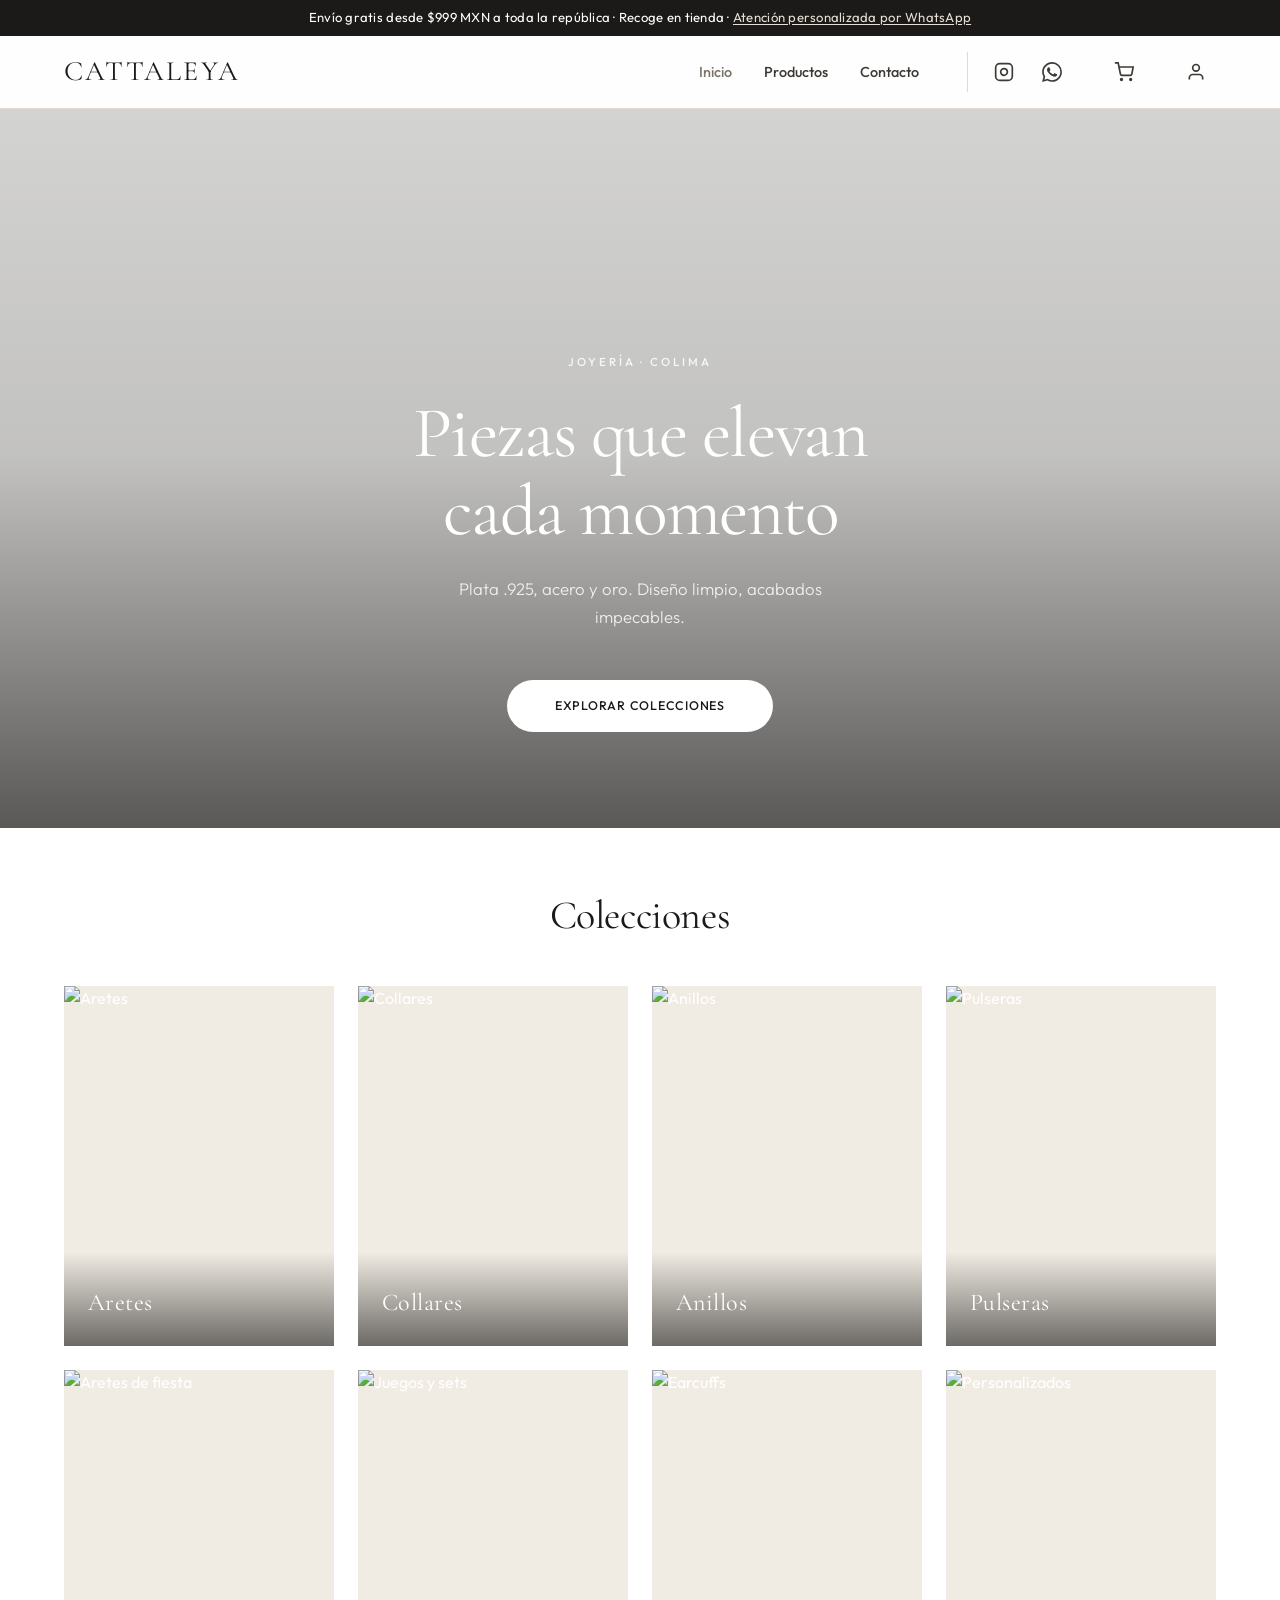
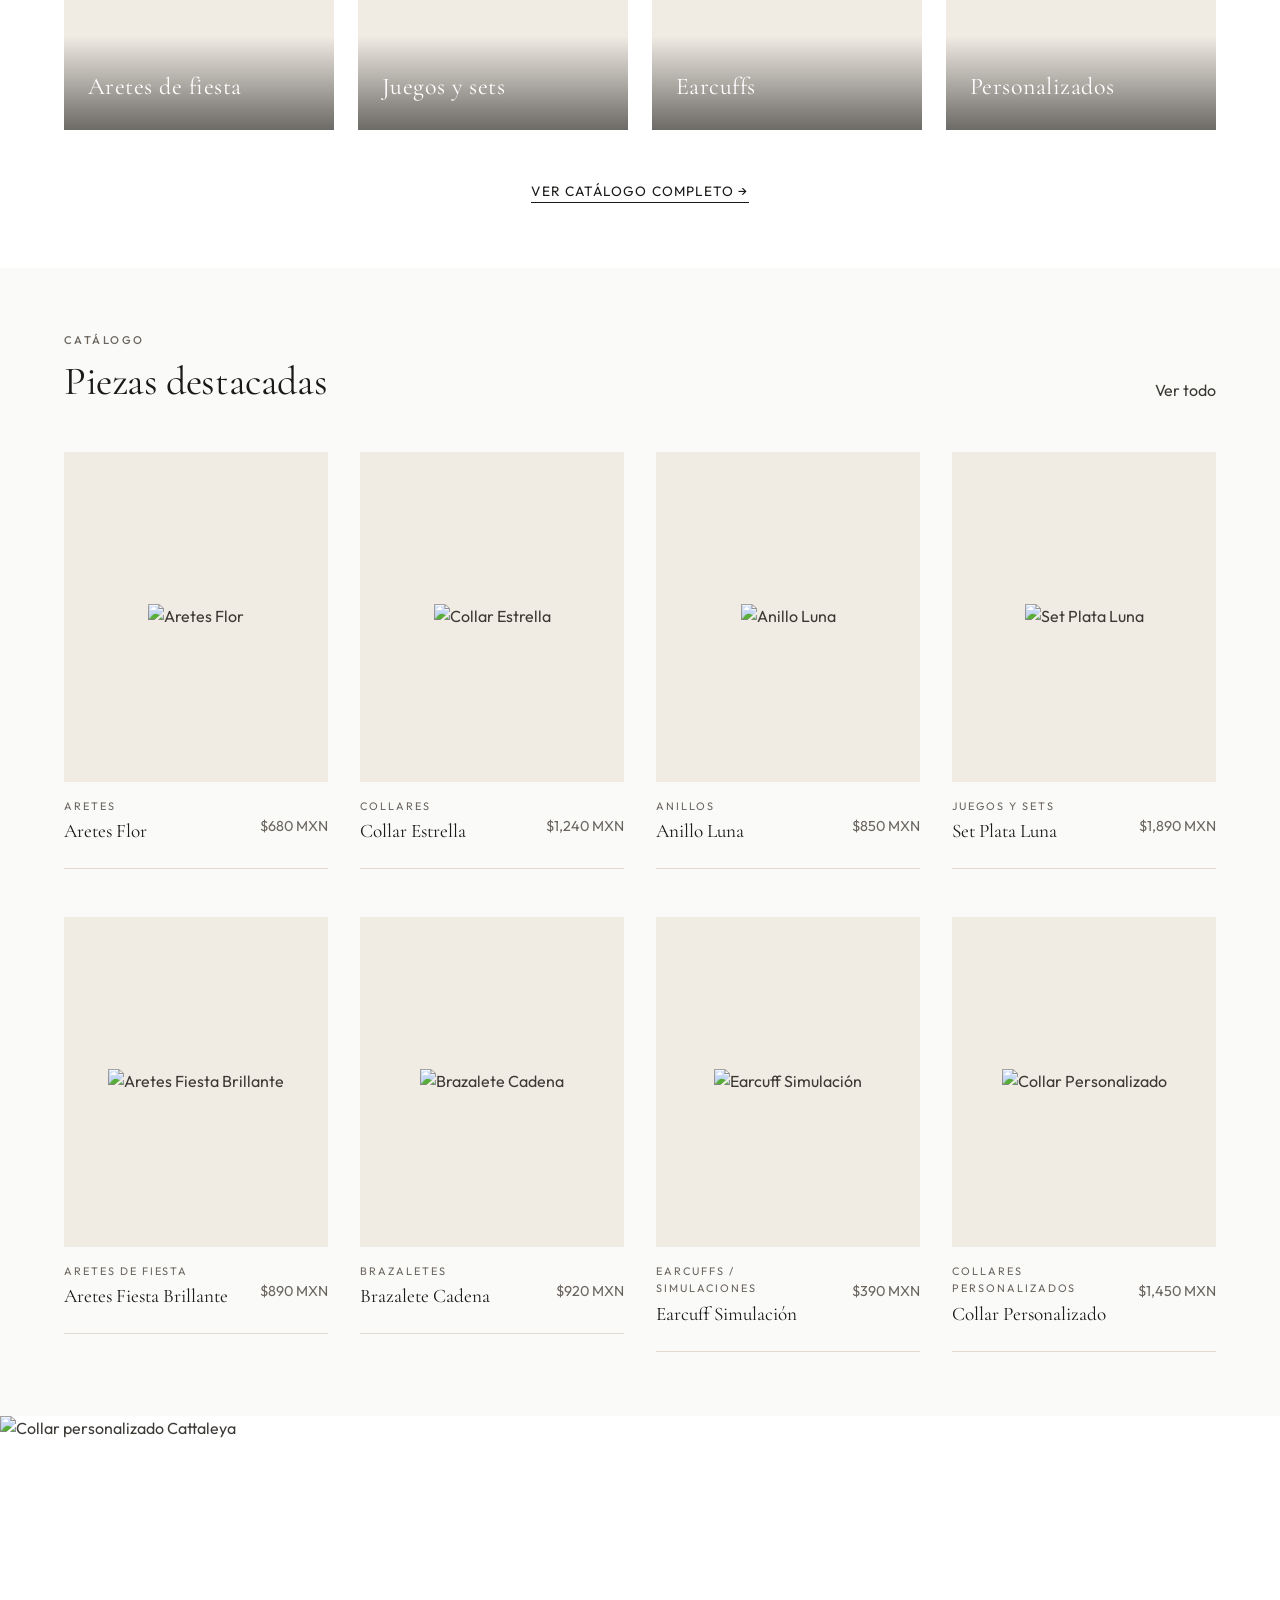
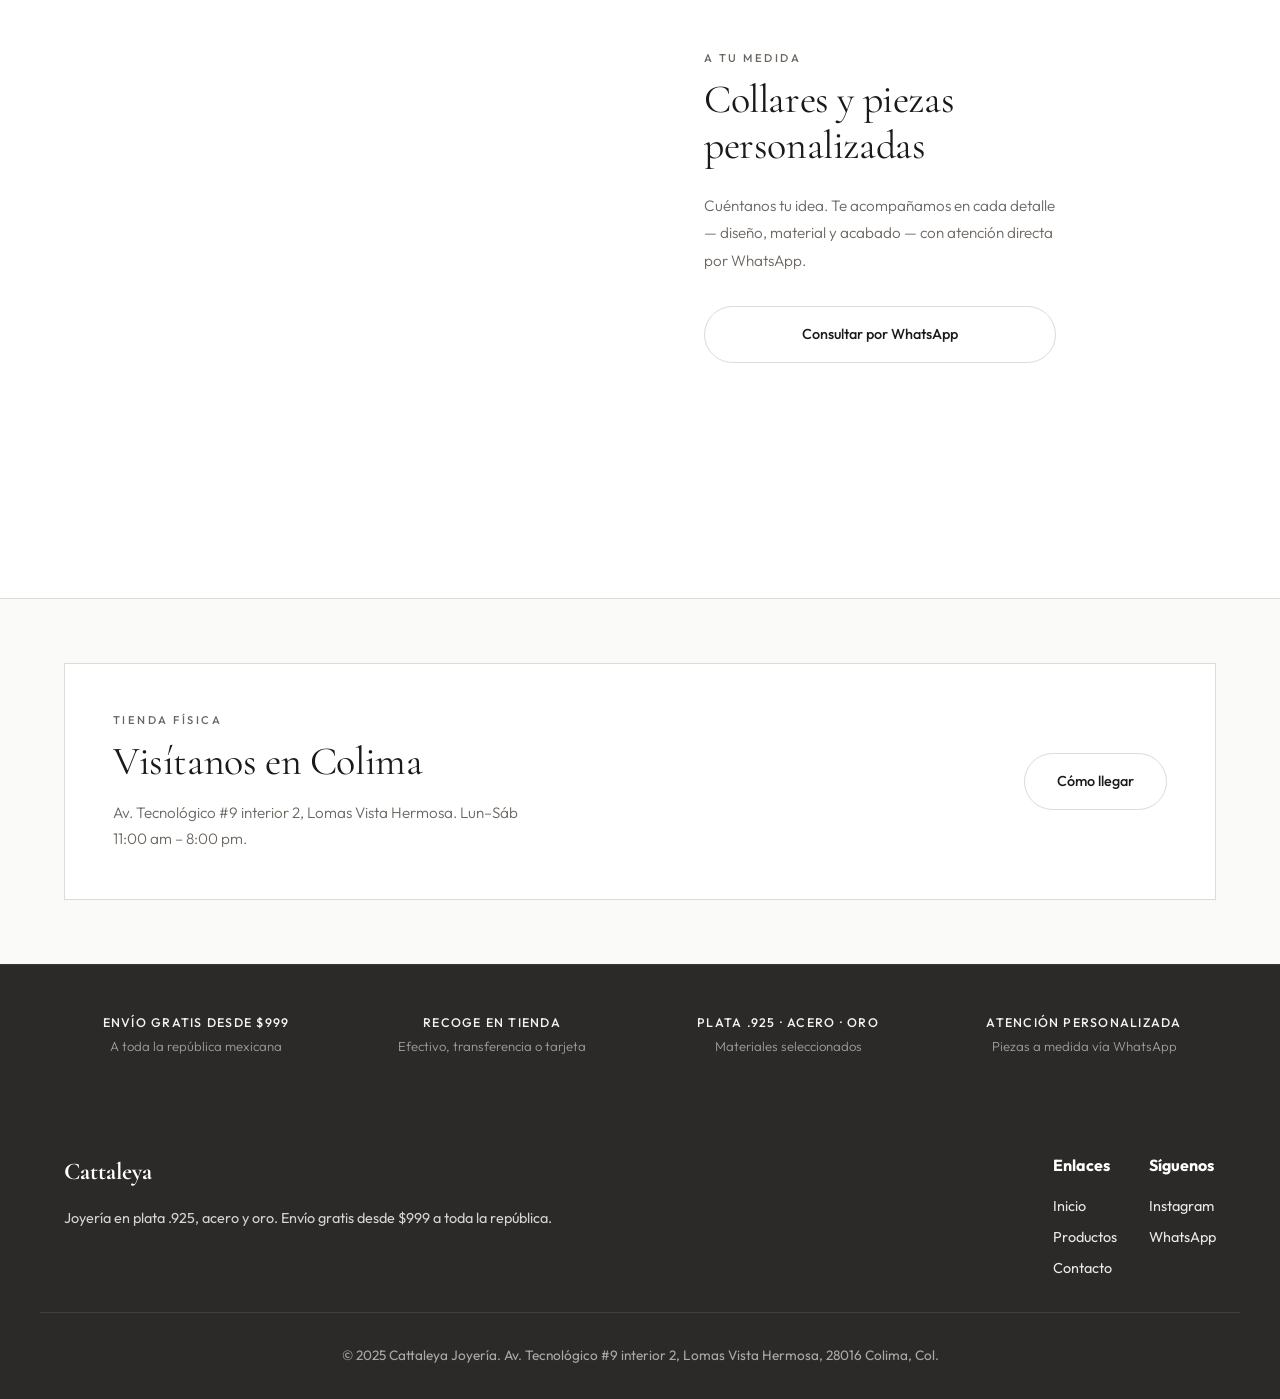
==== commit 18ca0fea: "Rediseñar preview de Cattaleya con estilo editorial neutro. Incluye inicio con colecciones, catálogo" ====
--- a/index.html
+++ b/index.html
@@ -3,7 +3,7 @@
 <head>
   <meta charset="UTF-8">
   <meta name="viewport" content="width=device-width, initial-scale=1.0">
-  <meta name="description" content="Cattaleya Joyería - Piezas únicas de joyería fina en Colima. Anillos, collares, aretes y más. Diseño minimalista y elegante.">
+  <meta name="description" content="Cattaleya Joyería - Plata .925, acero y oro. Aretes, collares, anillos y piezas personalizadas en Colima. Envío gratis desde $999.">
   <title>Cattaleya Joyería | Joyería Fina en Colima</title>
   <link rel="preconnect" href="https://fonts.googleapis.com">
   <link rel="preconnect" href="https://fonts.gstatic.com" crossorigin>
@@ -19,96 +19,90 @@
   </header>
 
   <main>
-    <section class="hero hero--slider">
+    <section class="hero hero--slider hero--home">
       <div class="hero-slider">
-        <div class="hero-slider__slide" style="background-image: url(https://images.unsplash.com/photo-1515562141207-7a88fb7ce338?w=1920&h=1080&fit=crop);"></div>
-        <div class="hero-slider__slide" style="background-image: url(https://images.unsplash.com/photo-1599643478518-a784e5dc4c8f?w=1920&h=1080&fit=crop);"></div>
-        <div class="hero-slider__slide" style="background-image: url(https://images.unsplash.com/photo-1605100804763-247f67b3557e?w=1920&h=1080&fit=crop);"></div>
+        <div class="hero-slider__slide" style="background-image: url(https://images.unsplash.com/photo-1515562141207-7a88fb7ce338?w=1920&h=1200&fit=crop);"></div>
+        <div class="hero-slider__slide" style="background-image: url(https://images.unsplash.com/photo-1599643478518-a784e5dc4c8f?w=1920&h=1200&fit=crop);"></div>
+        <div class="hero-slider__slide" style="background-image: url(https://images.unsplash.com/photo-1605100804763-247f67b3557e?w=1920&h=1200&fit=crop);"></div>
       </div>
       <div class="hero__overlay"></div>
-      <div class="hero__content">
-        <h1 class="hero__title">Joyas que cuentan tu historia</h1>
-        <p class="hero__subtitle">Diseños únicos y atemporales en plata y oro. Cada pieza está creada con dedicación para acompañarte en los momentos más especiales.</p>
+      <div class="hero__content hero__content--home">
+        <p class="hero__eyebrow">Joyería · Colima</p>
+        <h1 class="hero__title">Piezas que elevan<br>cada momento</h1>
+        <p class="hero__subtitle">Plata .925, acero y oro. Diseño limpio, acabados impecables.</p>
         <div class="hero__actions">
-          <a href="productos.html" class="btn btn--primary">Ver colección</a>
-          <a href="contacto.html" class="btn btn--outline">Visítanos</a>
+          <a href="#colecciones" class="btn btn--primary btn--hero">Explorar colecciones</a>
         </div>
       </div>
     </section>
 
-    <section class="features-strip">
-      <div class="feature-item">
-        <div class="feature-item__icon"><svg width="24" height="24" viewBox="0 0 24 24" fill="none" stroke="currentColor" stroke-width="1.5"><path d="M12 2L2 12l10 10 10-10L12 2z"/><path d="M12 2v20M2 12h20"/></svg></div>
-        <h3 class="feature-item__title">Materiales nobles</h3>
-        <p class="feature-item__text">Plata 925 y oro de la más alta calidad</p>
-      </div>
-      <div class="feature-item">
-        <div class="feature-item__icon"><svg width="24" height="24" viewBox="0 0 24 24" fill="none" stroke="currentColor" stroke-width="1.5"><path d="M12 2L2 7l10 5 10-5-10-5z"/><path d="M2 17l10 5 10-5"/></svg></div>
-        <h3 class="feature-item__title">Hecho a mano</h3>
-        <p class="feature-item__text">Cada pieza es única y artesanal</p>
-      </div>
-      <div class="feature-item">
-        <div class="feature-item__icon"><svg width="24" height="24" viewBox="0 0 24 24" fill="none" stroke="currentColor" stroke-width="1.5"><path d="M12 22s8-4 8-10V5l-8-3-8 3v7c0 6 8 10 8 10z"/></svg></div>
-        <h3 class="feature-item__title">Garantía</h3>
-        <p class="feature-item__text">Compromiso con la satisfacción</p>
-      </div>
-      <div class="feature-item">
-        <div class="feature-item__icon"><svg width="24" height="24" viewBox="0 0 24 24" fill="none" stroke="currentColor" stroke-width="1.5"><rect x="1" y="3" width="15" height="13"/><polygon points="16 8 20 8 23 11 23 16 16 16 16 8"/><circle cx="5.5" cy="18.5" r="2.5"/><circle cx="18.5" cy="18.5" r="2.5"/></svg></div>
-        <h3 class="feature-item__title">Envíos seguros</h3>
-        <p class="feature-item__text">Entrega a todo México</p>
+    <section class="home-categories" id="colecciones">
+      <div class="container">
+        <h2 class="home-section__title home-section__title--solo">Colecciones</h2>
+        <div class="category-grid" id="home-categories"></div>
+        <p class="home-section__link">
+          <a href="productos.html">Ver catálogo completo →</a>
+        </p>
       </div>
     </section>
 
-    <section class="section section--alt">
+    <section class="section home-featured">
       <div class="container">
-        <header class="section__header">
-          <h2 class="section__title">Descubre nuestra colección</h2>
-          <p class="section__subtitle">Piezas seleccionadas que combinan tradición y diseño contemporáneo. Perfectas para regalar o para ti.</p>
+        <header class="home-section__header home-section__header--row">
+          <div>
+            <span class="section-eyebrow">Catálogo</span>
+            <h2 class="home-section__title">Piezas destacadas</h2>
+          </div>
+          <a href="productos.html" class="home-section__link home-section__link--inline">Ver todo</a>
         </header>
-        <div class="products-grid" id="featured-products">
-          <a href="producto.html?id=1" class="product-card">
-            <div class="product-card__image">
-              <img src="https://images.unsplash.com/photo-1605100804763-247f67b3557e?w=400&h=400&fit=crop" alt="Anillo de plata" width="400" height="400" loading="lazy">
-            </div>
-            <div class="product-card__content">
-              <span class="product-card__category">Anillos</span>
-              <h3 class="product-card__title">Anillo Luna</h3>
-              <span class="product-card__price">$1,850 MXN</span>
-            </div>
-          </a>
-          <a href="producto.html?id=4" class="product-card">
-            <div class="product-card__image">
-              <img src="https://images.unsplash.com/photo-1599643478518-a784e5dc4c8f?w=400&h=400&fit=crop" alt="Collar delicado" width="400" height="400" loading="lazy">
-            </div>
-            <div class="product-card__content">
-              <span class="product-card__category">Collares</span>
-              <h3 class="product-card__title">Collar Estrella</h3>
-              <span class="product-card__price">$2,450 MXN</span>
-            </div>
-          </a>
-          <a href="producto.html?id=7" class="product-card">
-            <div class="product-card__image">
-              <img src="https://images.unsplash.com/photo-1573408301185-9146fe634ad0?w=400&h=400&fit=crop" alt="Aretes minimalistas" width="400" height="400" loading="lazy">
-            </div>
-            <div class="product-card__content">
-              <span class="product-card__category">Aretes</span>
-              <h3 class="product-card__title">Aretes Flor</h3>
-              <span class="product-card__price">$1,250 MXN</span>
-            </div>
-          </a>
-        </div>
-        <div class="home-products__cta">
-          <a href="productos.html" class="btn btn--primary">Ver todos los productos</a>
+        <div class="lookbook-grid" id="featured-products"></div>
+      </div>
+    </section>
+
+    <section class="home-editorial">
+      <div class="home-editorial__media">
+        <img src="https://images.unsplash.com/photo-1515562141207-7a88fb7ce338?w=900&h=1100&fit=crop" alt="Collar personalizado Cattaleya" width="900" height="1100" loading="lazy">
+      </div>
+      <div class="home-editorial__content">
+        <span class="section-eyebrow">A tu medida</span>
+        <h2 class="home-section__title">Collares y piezas personalizadas</h2>
+        <p class="home-editorial__text">Cuéntanos tu idea. Te acompañamos en cada detalle — diseño, material y acabado — con atención directa por WhatsApp.</p>
+        <a href="https://wa.me/5213121234567?text=Hola,%20me%20gustaría%20cotizar%20una%20pieza%20personalizada" target="_blank" rel="noopener" class="btn btn--outline">Consultar por WhatsApp</a>
+      </div>
+    </section>
+
+    <section class="home-store">
+      <div class="container">
+        <div class="home-store__inner">
+          <div class="home-store__content">
+            <span class="section-eyebrow">Tienda física</span>
+            <h2 class="home-section__title">Visítanos en Colima</h2>
+            <p class="home-store__text">Av. Tecnológico #9 interior 2, Lomas Vista Hermosa. Lun–Sáb 11:00 am – 8:00 pm.</p>
+          </div>
+          <a href="contacto.html" class="btn btn--outline">Cómo llegar</a>
         </div>
       </div>
     </section>
 
-    <section class="section">
+    <section class="features-strip features-strip--bottom" aria-label="Beneficios de compra">
       <div class="container">
-        <div class="cta-banner">
-          <h2 class="cta-banner__title">Visita nuestra tienda</h2>
-          <p class="cta-banner__text">Te esperamos en Av. Tecnológico #9 interior 2, Lomas Vista Hermosa. Conoce nuestras piezas en persona y encuentra la joya perfecta.</p>
-          <a href="contacto.html" class="btn btn--primary">Cómo llegar</a>
+        <div class="features-strip__grid">
+          <div class="feature-item">
+            <h3 class="feature-item__title">Envío gratis desde $999</h3>
+            <p class="feature-item__text">A toda la república mexicana</p>
+          </div>
+          <div class="feature-item">
+            <h3 class="feature-item__title">Recoge en tienda</h3>
+            <p class="feature-item__text">Efectivo, transferencia o tarjeta</p>
+          </div>
+          <div class="feature-item">
+            <h3 class="feature-item__title">Plata .925 · Acero · Oro</h3>
+            <p class="feature-item__text">Materiales seleccionados</p>
+          </div>
+          <div class="feature-item">
+            <h3 class="feature-item__title">Atención personalizada</h3>
+            <p class="feature-item__text">Piezas a medida vía WhatsApp</p>
+          </div>
         </div>
       </div>
     </section>
@@ -118,7 +112,7 @@
     <div class="footer__grid">
       <div>
         <h3 class="footer__brand">Cattaleya</h3>
-        <p class="footer__text">Joyería fina con diseño atemporal. Piezas únicas para momentos especiales.</p>
+        <p class="footer__text">Joyería en plata .925, acero y oro. Envío gratis desde $999 a toda la república.</p>
       </div>
       <div>
         <h4 class="footer__heading">Enlaces</h4>
@@ -126,7 +120,6 @@
           <a href="index.html" class="footer__link">Inicio</a>
           <a href="productos.html" class="footer__link">Productos</a>
           <a href="contacto.html" class="footer__link">Contacto</a>
-          <a href="admin.html" class="footer__link">Admin</a>
         </nav>
       </div>
       <div>
@@ -142,8 +135,13 @@
     </div>
   </footer>
 
+  <script src="js/data/store.js"></script>
+  <script src="js/data/products.js"></script>
+  <script src="js/data/home.js"></script>
+  <script src="js/product-cards.js"></script>
   <script src="js/nav.js"></script>
   <script src="js/main.js"></script>
   <script src="js/hero-slider.js"></script>
+  <script src="js/home.js"></script>
 </body>
 </html>
--- a/css/app.css
+++ b/css/app.css
@@ -5,21 +5,22 @@
 
 /* ===== VARIABLES ===== */
 :root {
-  --color-primary: #E8C4C8;
-  --color-primary-light: #F5E0E2;
-  --color-accent: #C97B83;
-  --color-accent-hover: #B86A72;
+  --color-primary: #E8E4DC;
+  --color-primary-light: #F5F3EF;
+  --color-accent: #7A7368;
+  --color-accent-hover: #5C5650;
   --color-white: #fff;
-  --color-off-white: #F9F4F5;
-  --color-cream: #F0E6E8;
-  --color-text: #3D3536;
-  --color-text-dark: #1A1516;
-  --color-text-muted: #6B5E60;
-  --color-border: #E5D8DA;
-  --color-bg-dark: #2D2426;
-  --shadow-sm: 0 1px 4px rgba(201,123,131,.15);
-  --shadow-md: 0 4px 16px rgba(201,123,131,.2);
-  --shadow-lg: 0 8px 28px rgba(201,123,131,.25);
+  --color-off-white: #FAFAF8;
+  --color-cream: #F0EBE3;
+  --color-bone: #E5DFD6;
+  --color-text: #3D3A36;
+  --color-text-dark: #1C1A18;
+  --color-text-muted: #6B6560;
+  --color-border: #E0DAD2;
+  --color-bg-dark: #2C2A28;
+  --shadow-sm: 0 1px 4px rgba(44,42,40,.08);
+  --shadow-md: 0 4px 16px rgba(44,42,40,.1);
+  --shadow-lg: 0 8px 28px rgba(44,42,40,.12);
   --font-primary: 'Cormorant Garamond', Georgia, serif;
   --font-secondary: 'Outfit', system-ui, sans-serif;
   --space-xs: .25rem;
@@ -31,6 +32,8 @@
   --space-3xl: 4rem;
   --container-max: 1200px;
   --header-height: 64px;
+  --announcement-height: 0px;
+  --header-total-height: var(--header-height);
   --transition: .2s ease;
   --radius-full: 9999px;
 }
@@ -51,7 +54,7 @@
 @media (min-width: 481px) { .container { padding: 0 var(--space-lg); } }
 @media (max-width: 480px) { .container--page { padding-top: var(--space-xl); padding-bottom: var(--space-xl); } }
 
-.main-content { padding-top: var(--header-height); min-height: 50vh; }
+.main-content { padding-top: var(--header-total-height); min-height: 50vh; }
 
 .section { padding: var(--space-2xl) 0; }
 .section--alt { background: var(--color-white); }
@@ -60,13 +63,13 @@
 .section__subtitle { font-size: 1rem; color: var(--color-text-muted); line-height: 1.7; }
 
 /* ===== HEADER & NAV ===== */
-.header { position: fixed; inset: 0 0 auto; height: var(--header-height); background: var(--color-white); box-shadow: var(--shadow-sm); z-index: 1000; border-bottom: 1px solid var(--color-border); transition: box-shadow var(--transition); }
-.header.scrolled { box-shadow: var(--shadow-md); }
-
-.header__inner { max-width: var(--container-max); width: 100%; height: 100%; margin: 0 auto; padding: 0 var(--space-md); display: flex; align-items: center; justify-content: space-between; gap: var(--space-md); }
+.header { position: fixed; inset: 0 0 auto; width: 100%; height: auto; background: rgba(255,255,255,.96); backdrop-filter: blur(8px); box-shadow: none; z-index: 1000; border-bottom: 1px solid var(--color-border); transition: box-shadow var(--transition), background var(--transition); }
+.header.scrolled { box-shadow: var(--shadow-sm); background: var(--color-white); }
+
+.header__inner { max-width: var(--container-max); width: 100%; height: var(--header-height); margin: 0 auto; padding: 0 var(--space-md); display: flex; align-items: center; justify-content: space-between; gap: var(--space-md); flex-shrink: 0; }
 @media (min-width: 481px) { .header__inner { padding: 0 var(--space-lg); } }
 
-.logo { font-family: var(--font-primary); font-size: 1.5rem; font-weight: 500; color: var(--color-text-dark); flex-shrink: 0; }
+.logo { font-family: var(--font-primary); font-size: 1.5rem; font-weight: 400; letter-spacing: .08em; color: var(--color-text-dark); flex-shrink: 0; text-transform: uppercase; }
 @media (min-width: 481px) { .logo { font-size: 1.75rem; } }
 
 .nav { display: flex; align-items: center; flex: 1; justify-content: flex-end; min-width: 0; }
@@ -87,7 +90,7 @@
 @media (max-width: 768px) {
   .header__inner .logo { flex: 1; text-align: center; }
   .nav__list { display: none; }
-  .nav__list--open { display: flex !important; flex-direction: column; position: fixed; top: var(--header-height); left: 0; right: 0; width: 100%; max-height: calc(100vh - var(--header-height)); overflow-y: auto; background: var(--color-white); padding: var(--space-xl); gap: 0; box-shadow: var(--shadow-lg); border-top: 1px solid var(--color-border); z-index: 1000; align-items: stretch; }
+  .nav__list--open { display: flex !important; flex-direction: column; position: fixed; top: var(--header-total-height); left: 0; right: 0; width: 100%; max-height: calc(100vh - var(--header-height)); overflow-y: auto; background: var(--color-white); padding: var(--space-xl); gap: 0; box-shadow: var(--shadow-lg); border-top: 1px solid var(--color-border); z-index: 1000; align-items: stretch; }
   .nav__list--open .nav__social { border-left: none; margin-left: 0; padding-left: 0; margin-top: var(--space-md); padding-top: var(--space-md); border-top: 1px solid var(--color-border); }
   .nav__list--open > li { border-bottom: 1px solid var(--color-border); padding: var(--space-md) 0; }
   .nav__list--open > li:last-child { border-bottom: none; }
@@ -118,8 +121,6 @@
 .category-btn { padding: var(--space-sm) var(--space-md); font-size: .9rem; font-weight: 500; color: var(--color-text); background: var(--color-white); border: 1.5px solid var(--color-border); border-radius: var(--radius-full); transition: all var(--transition); min-height: 44px; }
 .category-btn:hover, .category-btn.active { background: var(--color-accent); color: var(--color-white); border-color: var(--color-accent); }
 
-.page-hero { padding: var(--space-2xl) 0 var(--space-lg); }
-
 @media (min-width: 600px) {
   .products-grid { grid-template-columns: repeat(2, 1fr); gap: var(--space-xl); }
   .product-card__content { padding: var(--space-lg); }
@@ -127,6 +128,258 @@
 }
 @media (min-width: 900px) { .products-grid { grid-template-columns: repeat(3, 1fr); } }
 @media (min-width: 1100px) { .products-grid { grid-template-columns: repeat(4, 1fr); } }
+
+.page-hero { padding: var(--space-2xl) 0 var(--space-lg); }
+.page-hero--minimal { padding: var(--space-2xl) 0 var(--space-md); }
+.page-hero--minimal .section__title { font-weight: 400; font-size: clamp(2rem, 4vw, 2.75rem); }
+
+/* Lookbook — imágenes completas visibles */
+.lookbook-grid { display: grid; grid-template-columns: repeat(2, 1fr); gap: var(--space-xl) var(--space-lg); width: 100%; }
+.lookbook-item { display: block; color: inherit; transition: opacity var(--transition); }
+.lookbook-item:hover { opacity: .92; }
+.lookbook-item[hidden] { display: none !important; }
+.lookbook-item__media { background: var(--color-cream); aspect-ratio: 4 / 5; display: flex; align-items: center; justify-content: center; padding: clamp(1rem, 3vw, 2rem); overflow: hidden; }
+.lookbook-item__media img { max-width: 100%; max-height: 100%; width: auto; height: auto; object-fit: contain; transition: transform .5s ease; }
+.lookbook-item:hover .lookbook-item__media img { transform: scale(1.03); }
+.lookbook-item__info { display: flex; align-items: flex-start; justify-content: space-between; gap: var(--space-md); padding: var(--space-md) 0 var(--space-lg); border-bottom: 1px solid var(--color-border); }
+.lookbook-item__cat { display: block; font-size: .68rem; letter-spacing: .18em; text-transform: uppercase; color: var(--color-text-muted); margin-bottom: var(--space-xs); }
+.lookbook-item__name { font-family: var(--font-primary); font-size: 1.1rem; font-weight: 400; color: var(--color-text-dark); line-height: 1.3; }
+.lookbook-item__price { font-size: .9rem; font-weight: 400; color: var(--color-text-muted); white-space: nowrap; padding-top: 1.1rem; }
+
+@media (min-width: 768px) {
+  .lookbook-grid { grid-template-columns: repeat(3, 1fr); gap: var(--space-2xl) var(--space-xl); }
+  .lookbook-item__name { font-size: 1.2rem; }
+}
+@media (min-width: 1100px) {
+  .lookbook-grid { grid-template-columns: repeat(4, 1fr); }
+}
+
+/* ===== CATÁLOGO (filtros horizontales) ===== */
+.catalog-page { background: var(--color-off-white); }
+
+.catalog-intro {
+  text-align: center;
+  padding: var(--space-2xl) 0 var(--space-xl);
+  max-width: 560px;
+  margin: 0 auto;
+}
+.catalog-intro__eyebrow {
+  font-size: .68rem;
+  letter-spacing: .28em;
+  text-transform: uppercase;
+  color: var(--color-text-muted);
+  margin-bottom: var(--space-sm);
+}
+.catalog-intro__title {
+  font-family: var(--font-primary);
+  font-size: clamp(2.25rem, 5vw, 3.25rem);
+  font-weight: 400;
+  color: var(--color-text-dark);
+  margin-bottom: var(--space-md);
+  letter-spacing: -.02em;
+}
+.catalog-intro__desc {
+  font-size: .92rem;
+  font-weight: 300;
+  color: var(--color-text-muted);
+  line-height: 1.75;
+}
+
+.catalog-filters {
+  position: sticky;
+  top: var(--header-total-height);
+  z-index: 50;
+  background: rgba(250, 250, 248, .94);
+  backdrop-filter: blur(10px);
+  border-top: 1px solid var(--color-border);
+  border-bottom: 1px solid var(--color-border);
+  margin-bottom: var(--space-2xl);
+}
+.catalog-filters__inner {
+  display: flex;
+  flex-direction: column;
+  gap: var(--space-md);
+  padding: var(--space-lg) 0;
+}
+.catalog-filters__block {
+  display: flex;
+  flex-direction: column;
+  gap: var(--space-sm);
+  min-width: 0;
+}
+.catalog-filters__block--material {
+  padding-top: var(--space-md);
+  border-top: 1px solid var(--color-border);
+}
+.catalog-filters__label {
+  font-size: .62rem;
+  font-weight: 500;
+  letter-spacing: .22em;
+  text-transform: uppercase;
+  color: var(--color-text-muted);
+  flex-shrink: 0;
+}
+.catalog-filters__scroll {
+  overflow-x: auto;
+  -webkit-overflow-scrolling: touch;
+  scrollbar-width: none;
+  margin: 0 calc(-1 * var(--space-md));
+  padding: 0 var(--space-md);
+}
+.catalog-filters__scroll::-webkit-scrollbar { display: none; }
+.catalog-filters__rail {
+  display: flex;
+  flex-wrap: nowrap;
+  gap: var(--space-xs);
+  width: max-content;
+  min-width: 100%;
+}
+.catalog-filters__materials {
+  display: flex;
+  flex-wrap: wrap;
+  gap: var(--space-xs);
+}
+.catalog-chip {
+  flex-shrink: 0;
+  font-family: inherit;
+  font-size: .78rem;
+  font-weight: 400;
+  letter-spacing: .04em;
+  color: var(--color-text-muted);
+  background: transparent;
+  border: 1px solid var(--color-border);
+  padding: .55rem 1rem;
+  cursor: pointer;
+  transition: color var(--transition), border-color var(--transition), background var(--transition);
+  white-space: nowrap;
+  line-height: 1.2;
+}
+.catalog-chip:hover {
+  color: var(--color-text-dark);
+  border-color: var(--color-text-muted);
+}
+.catalog-chip.active {
+  color: var(--color-white);
+  background: var(--color-text-dark);
+  border-color: var(--color-text-dark);
+}
+.catalog-chip--mat {
+  font-size: .72rem;
+  letter-spacing: .08em;
+  text-transform: uppercase;
+  padding: .45rem .85rem;
+}
+.catalog-filters__meta {
+  display: flex;
+  align-items: center;
+  justify-content: space-between;
+  gap: var(--space-md);
+  padding-top: var(--space-md);
+  border-top: 1px solid var(--color-border);
+  flex-wrap: wrap;
+}
+.catalog-filters__active {
+  font-family: var(--font-primary);
+  font-size: 1.15rem;
+  font-weight: 400;
+  color: var(--color-text-dark);
+}
+.catalog-filters__actions {
+  display: flex;
+  align-items: center;
+  gap: var(--space-md);
+}
+.catalog-filters__count {
+  font-size: .72rem;
+  letter-spacing: .12em;
+  text-transform: uppercase;
+  color: var(--color-text-muted);
+}
+.catalog-filters__clear {
+  font-family: inherit;
+  font-size: .72rem;
+  letter-spacing: .1em;
+  text-transform: uppercase;
+  color: var(--color-text-muted);
+  background: none;
+  border: none;
+  border-bottom: 1px solid var(--color-border);
+  padding: 0 0 2px;
+  cursor: pointer;
+}
+.catalog-filters__clear:hover {
+  color: var(--color-text-dark);
+  border-color: var(--color-text-dark);
+}
+
+.catalog-body {
+  padding-bottom: var(--space-3xl);
+}
+.catalog-grid {
+  grid-template-columns: repeat(2, 1fr);
+  gap: var(--space-xl) var(--space-md);
+}
+.catalog-empty {
+  text-align: center;
+  padding: var(--space-3xl) var(--space-md);
+  color: var(--color-text-muted);
+  font-size: .95rem;
+}
+
+@media (min-width: 768px) {
+  .catalog-filters__inner {
+    display: grid;
+    grid-template-columns: 1fr auto;
+    grid-template-rows: auto auto;
+    gap: var(--space-md) var(--space-2xl);
+    align-items: start;
+  }
+  .catalog-filters__block:first-child {
+    grid-column: 1;
+    grid-row: 1;
+  }
+  .catalog-filters__block--material {
+    grid-column: 1;
+    grid-row: 2;
+    border-top: none;
+    padding-top: 0;
+  }
+  .catalog-filters__meta {
+    grid-column: 2;
+    grid-row: 1 / span 2;
+    flex-direction: column;
+    align-items: flex-end;
+    justify-content: center;
+    border-top: none;
+    padding-top: 0;
+    text-align: right;
+    align-self: stretch;
+    border-left: 1px solid var(--color-border);
+    padding-left: var(--space-2xl);
+  }
+  .catalog-filters__actions {
+    flex-direction: column;
+    align-items: flex-end;
+    gap: var(--space-sm);
+  }
+  .catalog-grid {
+    gap: var(--space-2xl) var(--space-xl);
+  }
+}
+
+@media (min-width: 1024px) {
+  .catalog-grid { grid-template-columns: repeat(3, 1fr); }
+}
+
+@media (min-width: 1280px) {
+  .catalog-grid { grid-template-columns: repeat(4, 1fr); }
+}
+
+@media (max-width: 767px) {
+  .catalog-intro { padding-top: var(--space-xl); }
+  .catalog-filters__meta { flex-direction: column; align-items: flex-start; }
+  .catalog-filters__actions { width: 100%; justify-content: space-between; }
+}
 
 /* ===== FOOTER ===== */
 .footer { background: var(--color-bg-dark); color: var(--color-white); padding: var(--space-2xl) 0 var(--space-xl); }
@@ -144,43 +397,161 @@
 @media (min-width: 769px) { .footer__grid { grid-template-columns: 1fr auto auto; text-align: left; } .footer__links { align-items: flex-start; } }
 
 /* ===== HOME ===== */
-.hero { min-height: 85vh; display: flex; align-items: center; justify-content: center; text-align: center; padding: calc(var(--header-height) + var(--space-3xl)) var(--space-lg) var(--space-3xl); background: linear-gradient(180deg, var(--color-primary) 0%, var(--color-cream) 50%, var(--color-off-white) 100%); }
+.hero { min-height: 85vh; display: flex; align-items: center; justify-content: center; text-align: center; padding: calc(var(--header-total-height) + var(--space-3xl)) var(--space-lg) var(--space-3xl); background: var(--color-off-white); }
 .hero__content { max-width: 700px; }
-.hero__title { font-family: var(--font-primary); font-size: clamp(2.5rem, 6vw, 4rem); font-weight: 500; color: var(--color-text-dark); margin-bottom: var(--space-lg); line-height: 1.2; }
-.hero__subtitle { font-size: 1.15rem; color: var(--color-text-muted); margin-bottom: var(--space-xl); line-height: 1.8; }
+.hero__eyebrow { font-size: .72rem; font-weight: 500; letter-spacing: .25em; text-transform: uppercase; color: rgba(255,255,255,.85); margin-bottom: var(--space-lg); }
+.hero__title { font-family: var(--font-primary); font-size: clamp(2.75rem, 7vw, 4.5rem); font-weight: 400; color: var(--color-text-dark); margin-bottom: var(--space-lg); line-height: 1.08; letter-spacing: -.02em; }
+.hero__subtitle { font-size: 1.05rem; font-weight: 300; color: var(--color-text-muted); margin-bottom: var(--space-2xl); line-height: 1.7; max-width: 420px; margin-left: auto; margin-right: auto; }
 .hero__actions { display: flex; gap: var(--space-md); justify-content: center; flex-wrap: wrap; }
 
 .hero--slider { position: relative; overflow: hidden; }
+.hero--home { min-height: 92vh; align-items: flex-end; padding-bottom: clamp(3rem, 8vw, 6rem); }
 .hero-slider { position: absolute; inset: 0; z-index: 0; }
-.hero-slider__slide { position: absolute; inset: 0; background-size: cover; background-position: center; opacity: 0; transition: opacity 2.5s ease-in-out; }
+.hero-slider__slide { position: absolute; inset: 0; background-size: cover; background-position: center center; opacity: 0; transition: opacity 2.5s ease-in-out; }
 .hero-slider__slide.active { opacity: 1; z-index: 1; }
-.hero__overlay { position: absolute; inset: 0; z-index: 1; background: linear-gradient(to bottom, rgba(0,0,0,.4) 0%, rgba(0,0,0,.5) 50%, rgba(0,0,0,.6) 100%); pointer-events: none; }
-.hero--slider .hero__content { position: relative; z-index: 2; width: 100%; max-width: 700px; padding: 0 var(--space-md); }
-.hero--slider .hero__title { color: #fff; text-shadow: 0 2px 20px rgba(0,0,0,.3); }
-.hero--slider .hero__subtitle { color: rgba(255,255,255,.95); text-shadow: 0 1px 10px rgba(0,0,0,.3); }
+.hero__overlay { position: absolute; inset: 0; z-index: 1; background: linear-gradient(to top, rgba(28,26,24,.72) 0%, rgba(28,26,24,.25) 45%, rgba(28,26,24,.15) 100%); pointer-events: none; }
+.hero--slider .hero__content { position: relative; z-index: 2; width: 100%; max-width: 900px; padding: 0 var(--space-md); }
+.hero--slider .hero__content--home { text-align: center; }
+.hero--slider .hero__title { color: #fff; text-shadow: none; }
+.hero--slider .hero__subtitle { color: rgba(255,255,255,.82); text-shadow: none; }
 .hero--slider .btn--outline { border-color: rgba(255,255,255,.8); color: #fff; }
-.hero--slider .btn--outline:hover { background: rgba(255,255,255,.15); border-color: #fff; color: #fff; }
-
-.features-strip { display: grid; grid-template-columns: repeat(4, 1fr); gap: var(--space-xl); padding: var(--space-2xl) var(--space-lg); background: var(--color-bg-dark); color: var(--color-white); }
-.feature-item { text-align: center; }
-.feature-item__icon { width: 48px; height: 48px; margin: 0 auto var(--space-md); background: rgba(255,255,255,.2); color: var(--color-primary-light); border-radius: 50%; display: flex; align-items: center; justify-content: center; }
+.hero--slider .btn--outline:hover { background: rgba(255,255,255,.12); border-color: #fff; color: #fff; }
+
+.btn--hero { padding: var(--space-md) var(--space-2xl); letter-spacing: .06em; text-transform: uppercase; font-size: .78rem; font-weight: 500; background: var(--color-white); color: var(--color-text-dark); border: none; }
+.btn--hero:hover { background: var(--color-off-white); color: var(--color-text-dark); transform: none; }
+
+.section-eyebrow { display: block; font-size: .7rem; font-weight: 500; letter-spacing: .22em; text-transform: uppercase; color: var(--color-text-muted); margin-bottom: var(--space-sm); }
+
+.home-section__header { margin-bottom: var(--space-2xl); }
+.home-section__header--row { display: flex; align-items: flex-end; justify-content: space-between; gap: var(--space-lg); flex-wrap: wrap; }
+.home-section__title { font-family: var(--font-primary); font-size: clamp(1.85rem, 3.5vw, 2.5rem); font-weight: 400; color: var(--color-text-dark); letter-spacing: -.01em; line-height: 1.15; }
+.home-section__link { text-align: center; margin-top: var(--space-2xl); }
+.home-section__link a { font-size: .85rem; letter-spacing: .08em; text-transform: uppercase; color: var(--color-text-dark); border-bottom: 1px solid var(--color-text-dark); padding-bottom: 2px; transition: opacity var(--transition); }
+.home-section__link a:hover { opacity: .6; }
+.home-section__link--inline { margin-top: 0; text-align: right; }
+.home-section__link--inline a { border-bottom-color: var(--color-border); color: var(--color-text-muted); }
+
+.home-categories { padding: var(--space-3xl) 0; background: var(--color-white); scroll-margin-top: var(--header-total-height); }
+.category-grid { display: grid; grid-template-columns: repeat(2, 1fr); gap: var(--space-md); }
+.category-tile { position: relative; display: block; aspect-ratio: 3 / 4; overflow: hidden; background: var(--color-cream); color: #fff; }
+.category-tile img { width: 100%; height: 100%; object-fit: cover; transition: transform .7s cubic-bezier(.25,.46,.45,.94); }
+.category-tile:hover img { transform: scale(1.04); }
+.category-tile__label { position: absolute; inset: auto 0 0; padding: var(--space-xl) var(--space-lg) var(--space-lg); font-family: var(--font-primary); font-size: clamp(1.15rem, 2.5vw, 1.5rem); font-weight: 400; letter-spacing: .02em; background: linear-gradient(to top, rgba(0,0,0,.55) 0%, transparent 100%); }
+.category-tile__arrow { position: absolute; top: var(--space-md); right: var(--space-md); width: 32px; height: 32px; display: flex; align-items: center; justify-content: center; font-size: .9rem; background: rgba(255,255,255,.92); color: var(--color-text-dark); border-radius: 50%; opacity: 0; transform: translateY(6px); transition: opacity .3s, transform .3s; }
+.category-tile:hover .category-tile__arrow { opacity: 1; transform: translateY(0); }
+
+.home-featured { padding: var(--space-3xl) 0; background: var(--color-off-white); }
+.home-section__title--solo { text-align: center; margin-bottom: var(--space-2xl); }
+
+.home-editorial { display: grid; grid-template-columns: 1fr 1fr; min-height: 480px; background: var(--color-white); }
+.home-editorial__media { overflow: hidden; }
+.home-editorial__media img { width: 100%; height: 100%; object-fit: cover; min-height: 360px; }
+.home-editorial__content { display: flex; flex-direction: column; justify-content: center; padding: clamp(2rem, 5vw, 4rem); max-width: 480px; }
+.home-editorial__text { font-size: .95rem; font-weight: 300; line-height: 1.8; color: var(--color-text-muted); margin: var(--space-lg) 0 var(--space-xl); }
+
+.home-store { padding: var(--space-3xl) 0; background: var(--color-off-white); border-top: 1px solid var(--color-border); }
+.home-store__inner { display: flex; align-items: center; justify-content: space-between; gap: var(--space-xl); flex-wrap: wrap; padding: var(--space-2xl); background: var(--color-white); border: 1px solid var(--color-border); }
+.home-store__text { font-size: .95rem; font-weight: 300; color: var(--color-text-muted); margin-top: var(--space-md); line-height: 1.7; max-width: 420px; }
+
+.features-strip { background: var(--color-bg-dark); color: var(--color-white); }
+.features-strip--bottom { padding: var(--space-2xl) 0; border-top: 1px solid rgba(255,255,255,.06); }
+.features-strip__grid { display: grid; grid-template-columns: repeat(4, 1fr); gap: var(--space-xl); }
+.feature-item { text-align: center; padding: 0 var(--space-sm); }
+.feature-item__icon { width: 48px; height: 48px; margin: 0 auto var(--space-md); background: rgba(255,255,255,.12); color: var(--color-bone); border-radius: 50%; display: flex; align-items: center; justify-content: center; }
 .feature-item__icon svg { width: 24px; height: 24px; }
-.feature-item__title { font-size: .9rem; font-weight: 600; color: var(--color-white); margin-bottom: var(--space-xs); }
-.feature-item__text { font-size: .85rem; color: rgba(255,255,255,.85); }
-
-.cta-banner { background: linear-gradient(135deg, var(--color-accent) 0%, var(--color-accent-hover) 100%); padding: var(--space-3xl); text-align: center; border-radius: 16px; color: var(--color-white); }
-.cta-banner .cta-banner__title, .cta-banner .cta-banner__text { color: var(--color-white); }
-.cta-banner__title { font-family: var(--font-primary); font-size: clamp(1.75rem, 3vw, 2.25rem); margin-bottom: var(--space-md); }
-.cta-banner__text { margin-bottom: var(--space-xl); max-width: 500px; margin-left: auto; margin-right: auto; }
-.cta-banner .btn--primary { background: var(--color-white); color: var(--color-accent); }
-.cta-banner .btn--primary:hover { background: var(--color-off-white); color: var(--color-accent-hover); }
+.feature-item__title { font-size: .78rem; font-weight: 500; letter-spacing: .1em; text-transform: uppercase; color: rgba(255,255,255,.95); margin-bottom: var(--space-xs); }
+.feature-item__text { font-size: .82rem; font-weight: 300; color: rgba(255,255,255,.55); line-height: 1.5; }
+.features-strip--bottom .feature-item__title { font-family: var(--font-secondary); }
+
+.cta-banner { background: linear-gradient(135deg, var(--color-cream) 0%, var(--color-bone) 100%); padding: var(--space-3xl); text-align: center; border-radius: 16px; border: 1px solid var(--color-border); }
+.cta-banner__title { font-family: var(--font-primary); font-size: clamp(1.75rem, 3vw, 2.25rem); margin-bottom: var(--space-md); color: var(--color-text-dark); }
+.cta-banner__text { margin-bottom: var(--space-xl); max-width: 520px; margin-left: auto; margin-right: auto; color: var(--color-text-muted); }
 
 .home-products__cta { text-align: center; margin-top: var(--space-2xl); }
 
+@media (min-width: 600px) {
+  .category-grid { grid-template-columns: repeat(3, 1fr); gap: var(--space-lg); }
+}
+@media (min-width: 900px) {
+  .category-grid { grid-template-columns: repeat(4, 1fr); }
+}
+@media (max-width: 768px) {
+  .hero--home { min-height: 88vh; align-items: center; padding-bottom: var(--space-3xl); }
+  .hero--slider .hero__title { font-size: clamp(2.25rem, 9vw, 3rem); }
+  .hero__subtitle { font-size: .95rem; }
+  .home-editorial { grid-template-columns: 1fr; }
+  .home-editorial__content { padding: var(--space-2xl) var(--space-md); max-width: none; }
+  .home-store__inner { flex-direction: column; align-items: flex-start; padding: var(--space-xl); }
+  .features-strip__grid { grid-template-columns: repeat(2, 1fr); gap: var(--space-lg); }
+  .home-section__header--row { flex-direction: column; align-items: flex-start; }
+  .home-section__link--inline { text-align: left; }
+}
+@media (max-width: 480px) {
+  .features-strip__grid { grid-template-columns: 1fr; gap: var(--space-xl); }
+  .category-grid { gap: var(--space-sm); }
+}
+
+.announcement-bar { background: var(--color-text-dark); color: var(--color-white); text-align: center; padding: var(--space-sm) var(--space-md); font-size: .82rem; letter-spacing: .02em; line-height: 1.5; }
+.announcement-bar a { color: var(--color-bone); text-decoration: underline; text-underline-offset: 2px; }
+.announcement-bar a:hover { color: var(--color-white); }
+
+.info-box { padding: var(--space-lg); background: var(--color-primary-light); border: 1px solid var(--color-border); border-radius: 8px; margin-top: var(--space-lg); font-size: .9rem; color: var(--color-text-muted); line-height: 1.6; }
+.info-box strong { color: var(--color-text-dark); }
+.info-box--whatsapp { display: flex; flex-direction: column; gap: var(--space-md); align-items: flex-start; }
+.info-box__list { margin-top: var(--space-sm); padding-left: var(--space-lg); list-style: disc; }
+.info-box__list li { margin-bottom: var(--space-xs); }
+
+.product-info__material { font-size: .85rem; color: var(--color-text-muted); margin-bottom: var(--space-sm); }
+.product-info__badge { display: inline-block; font-size: .7rem; text-transform: uppercase; letter-spacing: .12em; padding: var(--space-xs) var(--space-sm); background: var(--color-cream); border: 1px solid var(--color-border); border-radius: 4px; margin-bottom: var(--space-md); color: var(--color-text-muted); }
+
+.shipping-note { font-size: .85rem; color: var(--color-text-muted); margin-top: var(--space-md); padding-top: var(--space-md); border-top: 1px solid var(--color-border); }
+.shipping-note--free { color: var(--color-accent-hover); }
+
+.payment-methods { display: grid; gap: var(--space-md); margin: var(--space-lg) 0; }
+.payment-method { display: flex; align-items: flex-start; gap: var(--space-md); padding: var(--space-md); border: 1px solid var(--color-border); border-radius: 8px; cursor: pointer; transition: border-color var(--transition); }
+.payment-method:has(input:checked) { border-color: var(--color-accent); background: var(--color-primary-light); }
+.payment-method input { margin-top: 4px; accent-color: var(--color-accent); }
+.payment-method__title { font-weight: 600; color: var(--color-text-dark); margin-bottom: var(--space-xs); }
+.payment-method__desc { font-size: .85rem; color: var(--color-text-muted); }
+
+.delivery-option__note { display: block; font-size: .8rem; color: var(--color-text-muted); margin-top: 2px; }
+.delivery-options { flex-direction: column; align-items: stretch; gap: var(--space-md); }
+.delivery-option { padding: var(--space-md); border: 1px solid var(--color-border); border-radius: 8px; transition: border-color var(--transition); }
+.delivery-option:has(input:checked) { border-color: var(--color-accent); background: var(--color-primary-light); }
+
+.cart-summary__note { font-size: .85rem; color: var(--color-text-muted); margin: var(--space-md) 0; line-height: 1.5; padding: var(--space-md); background: var(--color-primary-light); border-radius: 8px; }
+
+.home-products__cta { text-align: center; margin-top: var(--space-2xl); }
+
 /* ===== PRODUCTO DETALLE ===== */
-.product-page { padding: var(--space-2xl) 0; }
-.product-detail { display: grid; grid-template-columns: 1fr 1fr; gap: var(--space-3xl); align-items: start; width: 100%; }
-.product-gallery { position: sticky; top: calc(var(--header-height) + var(--space-lg)); }
+.product-page { padding: var(--space-xl) 0 var(--space-3xl); }
+.product-breadcrumb { font-size: .78rem; letter-spacing: .06em; text-transform: uppercase; color: var(--color-text-muted); margin-bottom: var(--space-xl); }
+.product-breadcrumb a { color: var(--color-text-muted); transition: color var(--transition); }
+.product-breadcrumb a:hover { color: var(--color-text-dark); }
+.product-breadcrumb span { margin: 0 var(--space-sm); opacity: .4; }
+
+.product-detail { display: grid; grid-template-columns: 1fr 1fr; gap: clamp(2rem, 5vw, 4rem); align-items: start; width: 100%; }
+.product-detail--page { max-width: 1100px; margin: 0 auto; }
+.product-breadcrumb { grid-column: 1 / -1; }
+.product-gallery { grid-column: 1; }
+.product-info { grid-column: 2; }
+
+.product-gallery { position: sticky; top: calc(var(--header-total-height) + var(--space-lg)); }
+.product-gallery__stack { display: flex; flex-direction: column; gap: var(--space-md); }
+.product-gallery__frame { background: var(--color-cream); display: flex; align-items: center; justify-content: center; padding: clamp(1.5rem, 4vw, 2.5rem); min-height: 320px; aspect-ratio: 1; }
+.product-gallery__frame img { max-width: 100%; max-height: 100%; width: auto; height: auto; object-fit: contain; }
+
+.product-info { padding-top: var(--space-sm); }
+.product-info__category { font-size: .68rem; text-transform: uppercase; letter-spacing: .18em; color: var(--color-text-muted); display: block; margin-bottom: var(--space-sm); }
+.product-info__title { font-family: var(--font-primary); font-size: clamp(1.85rem, 3.5vw, 2.5rem); font-weight: 400; color: var(--color-text-dark); margin-bottom: var(--space-md); line-height: 1.15; letter-spacing: -.01em; }
+.product-info__price { font-size: 1.15rem; font-weight: 400; color: var(--color-text-dark); margin-bottom: var(--space-lg); letter-spacing: .02em; }
+.product-info__meta { display: flex; flex-wrap: wrap; gap: var(--space-lg); font-size: .85rem; color: var(--color-text-muted); margin-bottom: var(--space-xl); padding-bottom: var(--space-xl); border-bottom: 1px solid var(--color-border); }
+.product-info__desc { font-size: .95rem; font-weight: 300; line-height: 1.85; color: var(--color-text); margin-bottom: var(--space-xl); }
+
+.product-actions { display: flex; flex-direction: column; gap: var(--space-md); margin-bottom: var(--space-lg); }
+.product-actions__row { display: flex; flex-wrap: wrap; gap: var(--space-md); align-items: stretch; }
+.product-actions__row .btn--add-cart { flex: 1; min-width: 200px; }
+
 .product-slider { position: relative; border-radius: 12px; overflow: hidden; background: var(--color-cream); aspect-ratio: 1; }
 .slider-track { width: 100%; height: 100%; overflow: hidden; }
 .slider-images { display: flex; transition: transform .3s; height: 100%; }
@@ -192,11 +563,6 @@
 .slider-dot { width: 8px; height: 8px; border-radius: 50%; background: var(--color-border); cursor: pointer; transition: all var(--transition); }
 .slider-dot.active { background: var(--color-accent); transform: scale(1.2); }
 
-.product-info__category { font-size: .75rem; text-transform: uppercase; letter-spacing: .15em; color: var(--color-text-muted); display: block; margin-bottom: var(--space-xs); }
-.product-info__title { font-family: var(--font-primary); font-size: clamp(1.75rem, 3vw, 2.25rem); font-weight: 500; color: var(--color-text-dark); margin-bottom: var(--space-sm); }
-.product-info__price { font-size: 1.5rem; font-weight: 600; color: var(--color-accent); margin-bottom: var(--space-lg); }
-.product-info__desc { font-size: 1rem; line-height: 1.7; color: var(--color-text); margin-bottom: var(--space-xl); }
-.product-actions { display: flex; flex-direction: column; gap: var(--space-lg); }
 .qty-selector { display: inline-flex; align-items: center; border: 1.5px solid var(--color-border); border-radius: var(--radius-full); overflow: hidden; }
 .qty-btn { width: 44px; height: 44px; font-size: 1.25rem; color: var(--color-text); }
 .qty-btn:hover { background: var(--color-primary-light); }
@@ -245,6 +611,26 @@
 .btn--sm { padding: var(--space-sm) var(--space-md); font-size: .85rem; }
 
 /* ===== CONTACTO ===== */
+.contact-page { background: var(--color-off-white); }
+.contact-hero { padding: var(--space-2xl) 0 var(--space-lg); text-align: center; background: var(--color-white); border-bottom: 1px solid var(--color-border); }
+.contact-hero__title { font-family: var(--font-primary); font-size: clamp(2rem, 4vw, 2.75rem); font-weight: 400; color: var(--color-text-dark); margin-bottom: var(--space-md); }
+.contact-hero__text { font-size: .95rem; font-weight: 300; color: var(--color-text-muted); max-width: 480px; margin: 0 auto; line-height: 1.7; }
+
+.contact-map { height: clamp(280px, 40vh, 420px); background: var(--color-cream); }
+.contact-map iframe { width: 100%; height: 100%; border: 0; display: block; }
+
+.contact-body { padding: var(--space-3xl) 0; }
+.contact-cards { display: grid; grid-template-columns: repeat(2, 1fr); gap: var(--space-lg); margin-bottom: var(--space-2xl); }
+.contact-card { background: var(--color-white); border: 1px solid var(--color-border); padding: var(--space-xl); }
+.contact-card__label { font-size: .68rem; letter-spacing: .18em; text-transform: uppercase; color: var(--color-text-muted); margin-bottom: var(--space-sm); }
+.contact-card__title { font-family: var(--font-primary); font-size: 1.25rem; font-weight: 400; color: var(--color-text-dark); margin-bottom: var(--space-md); }
+.contact-card__text { font-size: .9rem; font-weight: 300; line-height: 1.75; color: var(--color-text-muted); }
+.contact-card__link { display: inline-block; margin-top: var(--space-md); font-size: .78rem; letter-spacing: .1em; text-transform: uppercase; color: var(--color-text-dark); border-bottom: 1px solid var(--color-text-dark); padding-bottom: 2px; }
+.contact-card__link:hover { opacity: .6; }
+
+.contact-actions { display: flex; flex-wrap: wrap; gap: var(--space-md); justify-content: center; padding-top: var(--space-xl); border-top: 1px solid var(--color-border); }
+.contact-actions .btn { min-width: 200px; }
+
 .contact-grid { display: grid; grid-template-columns: 1fr 1fr; gap: var(--space-2xl); align-items: start; }
 .contact-info__item { display: flex; align-items: flex-start; gap: var(--space-lg); margin-bottom: var(--space-xl); }
 .contact-info__icon { width: 44px; height: 44px; min-width: 44px; background: var(--color-primary); border-radius: 8px; display: flex; align-items: center; justify-content: center; font-size: 1.25rem; }
@@ -257,8 +643,14 @@
 .cta-contact { text-align: center; padding: var(--space-2xl); background: var(--color-primary); border-radius: 16px; border: 1px solid var(--color-border); }
 .cta-contact__title { font-family: var(--font-primary); font-size: clamp(1.5rem, 2.5vw, 1.75rem); color: var(--color-text-dark); margin-bottom: var(--space-md); }
 .cta-contact__text { color: var(--color-text-muted); margin-bottom: var(--space-xl); }
-.btn--whatsapp { background: #25D366; }
-.btn--whatsapp:hover { background: #20BD5A; }
+.btn--whatsapp { background: #25D366; color: var(--color-white); border: none; }
+.btn--whatsapp:hover { background: #20BD5A; color: var(--color-white); }
+
+@media (max-width: 768px) {
+  .contact-cards { grid-template-columns: 1fr; }
+  .contact-actions { flex-direction: column; }
+  .contact-actions .btn { width: 100%; }
+}
 
 /* ===== CUENTA ===== */
 .cuenta-box { max-width: 400px; margin: 0 auto; background: var(--color-white); border-radius: 16px; padding: var(--space-2xl); border: 1px solid var(--color-border); }
@@ -273,12 +665,12 @@
 @media (max-width: 768px) {
   input[type="text"], input[type="email"], input[type="tel"], input[type="password"], input[type="number"] { font-size: 16px; }
   .category-btn, .auth-tab, .slider-btn, .qty-btn { min-height: 44px; }
-  .features-strip { grid-template-columns: repeat(2, 1fr); gap: var(--space-lg); }
-  .hero { padding: calc(var(--header-height) + var(--space-xl)) var(--space-md) var(--space-2xl); min-height: 70vh; }
+  .hero { padding: calc(var(--header-total-height) + var(--space-xl)) var(--space-md) var(--space-2xl); min-height: 70vh; }
   .hero__title { font-size: clamp(1.75rem, 5vw, 2.5rem); }
   .hero__subtitle { font-size: 1rem; }
   .cta-banner { padding: var(--space-2xl) var(--space-lg); }
   .product-detail { grid-template-columns: 1fr; gap: var(--space-xl); }
+  .product-breadcrumb, .product-gallery, .product-info { grid-column: 1; }
   .product-gallery { position: static; }
   .cart-layout { grid-template-columns: 1fr; }
   .cart-summary { position: static; order: -1; }
@@ -288,8 +680,7 @@
   .map-container { min-height: 280px; order: -1; }
 }
 @media (max-width: 480px) {
-  .features-strip { grid-template-columns: 1fr; }
-  .hero { padding: calc(var(--header-height) + var(--space-lg)) var(--space-md) var(--space-xl); min-height: 60vh; }
+  .hero { padding: calc(var(--header-total-height) + var(--space-lg)) var(--space-md) var(--space-xl); min-height: 60vh; }
   .hero__actions { flex-direction: column; width: 100%; }
   .hero__actions .btn { width: 100%; }
   .hero--slider .hero__title { font-size: 1.5rem; }
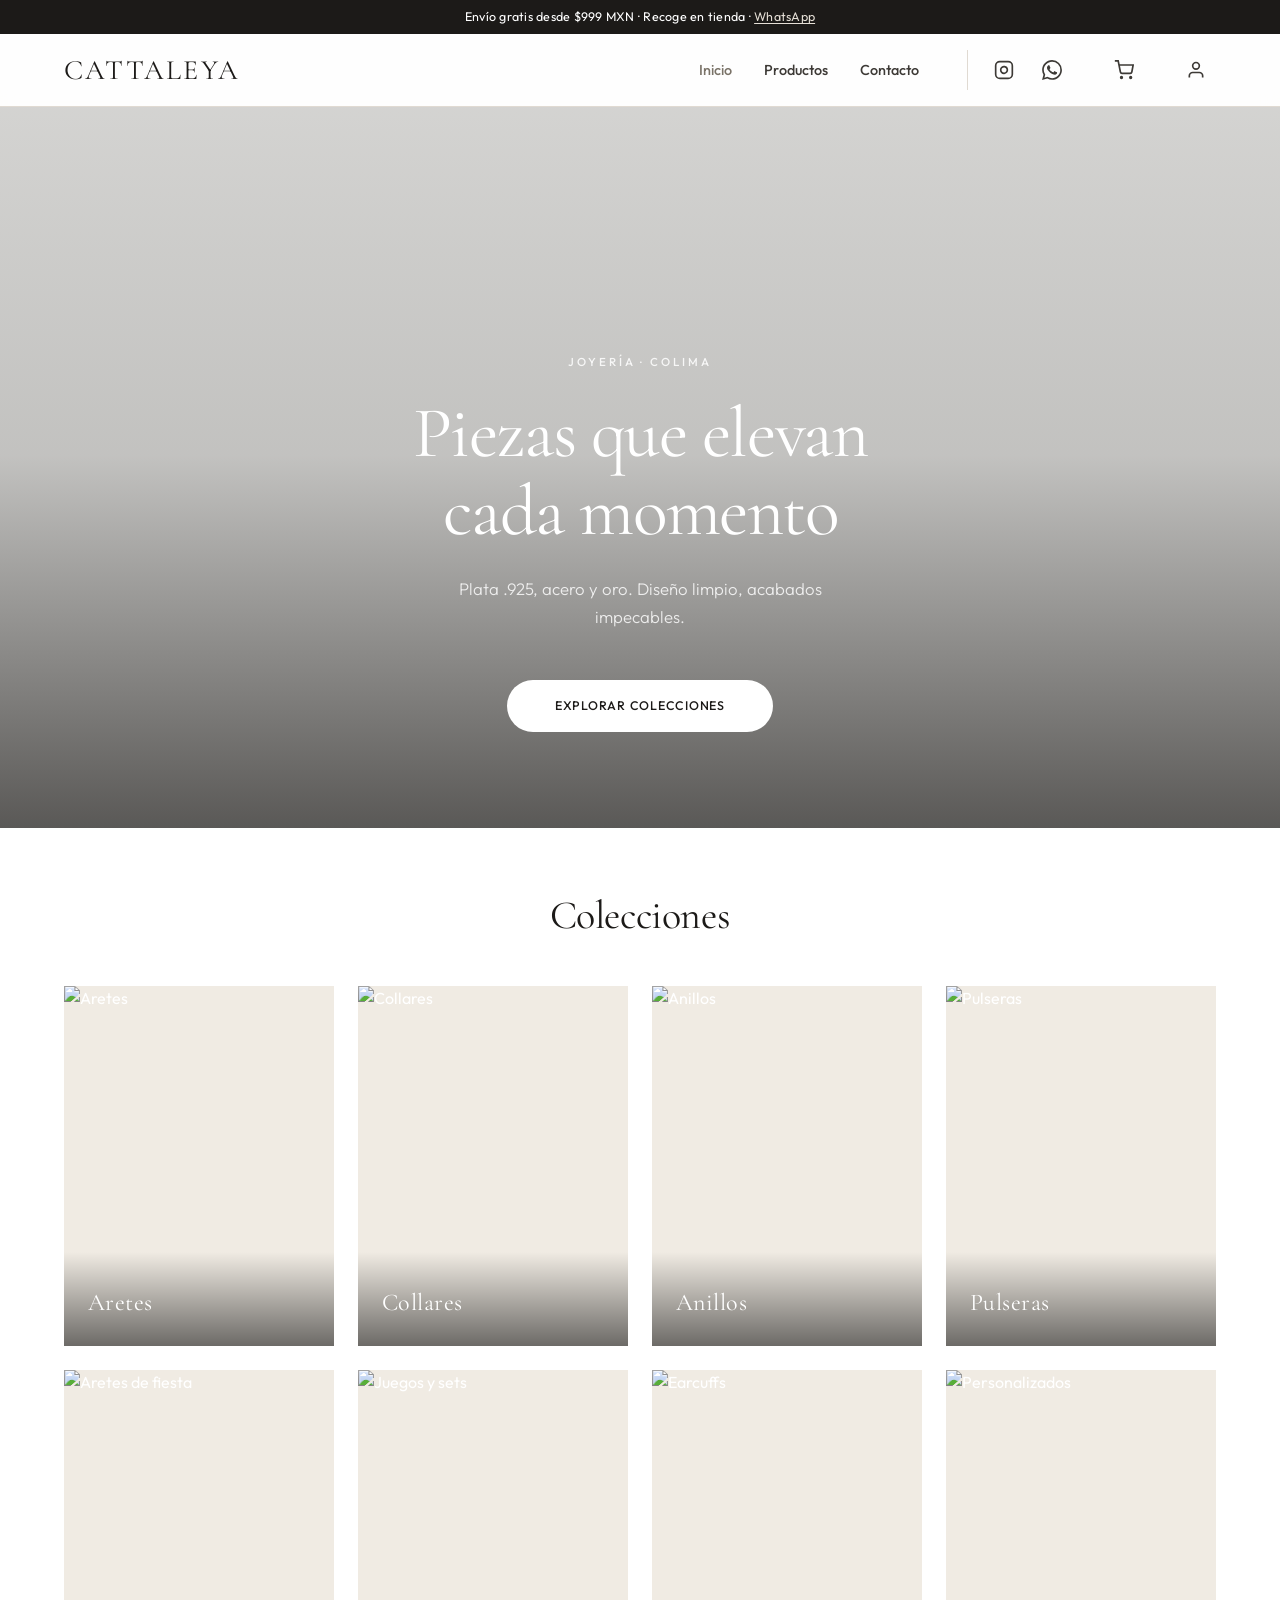
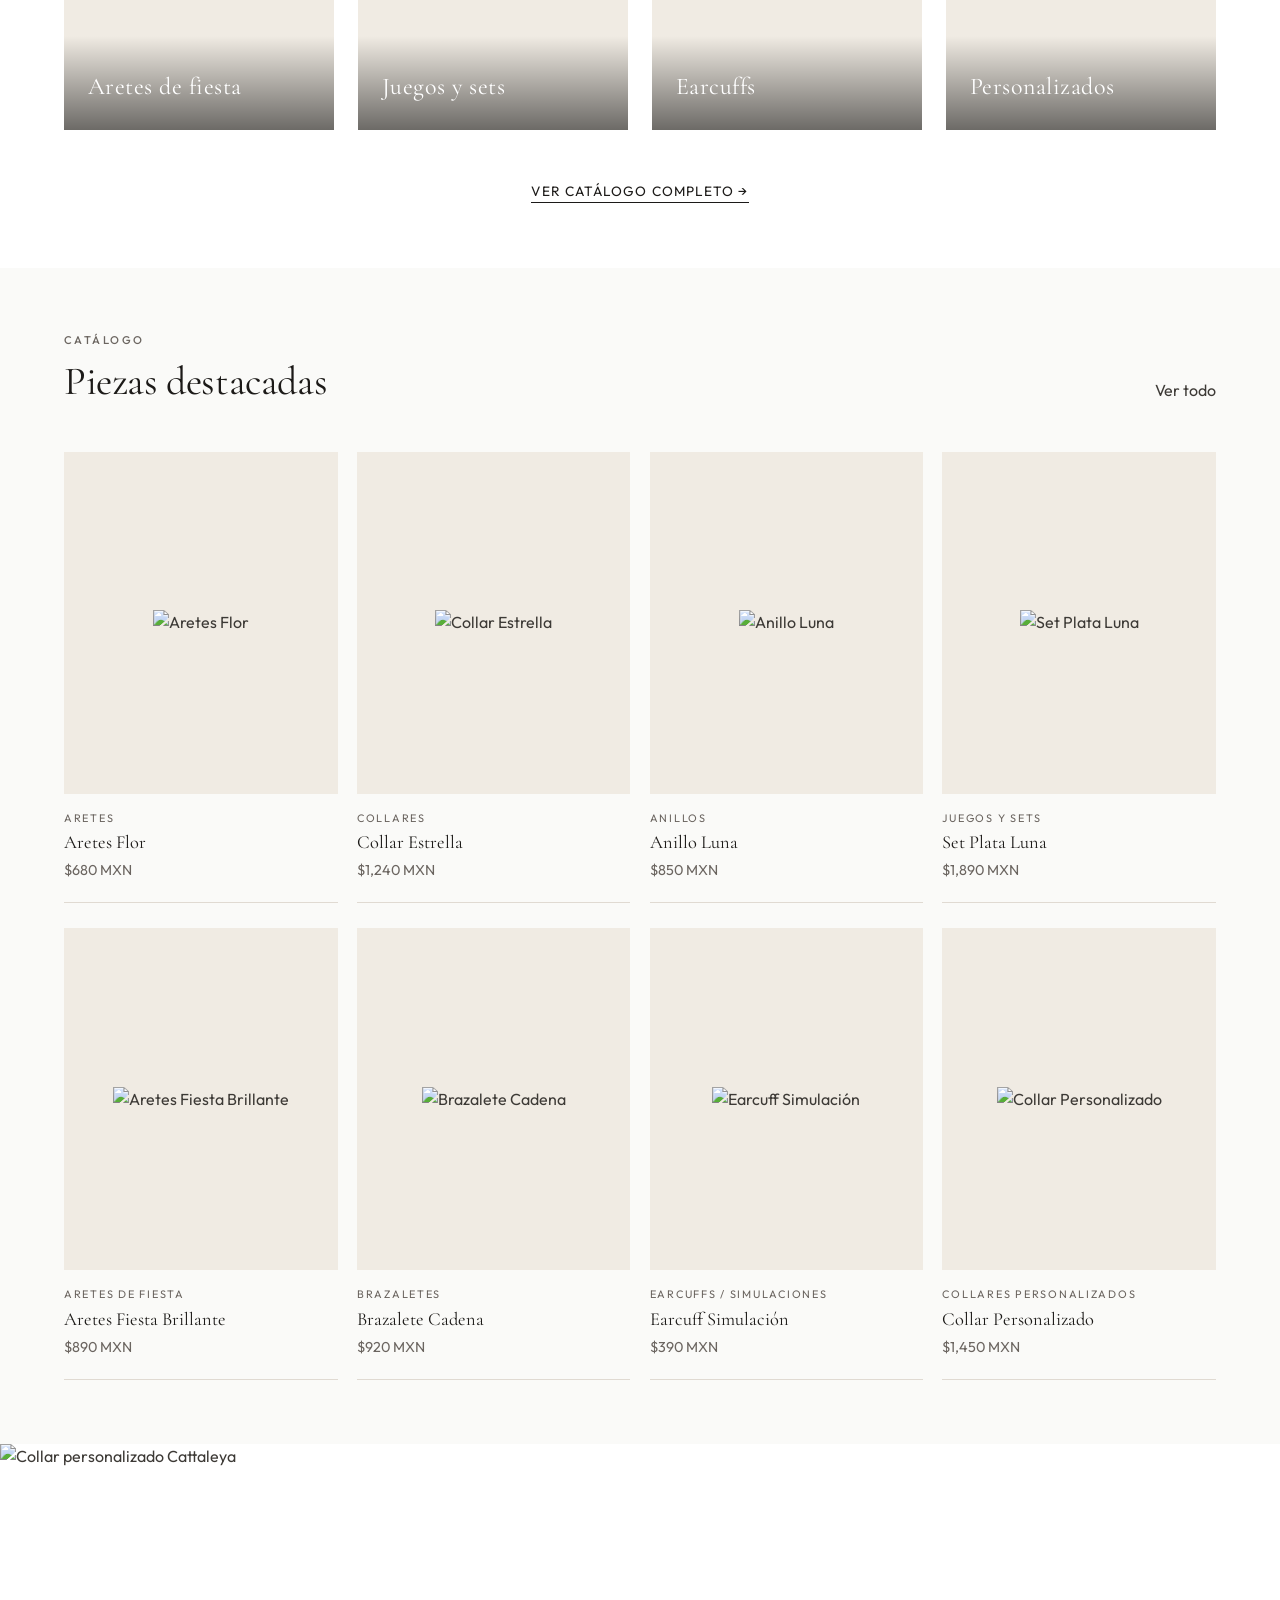
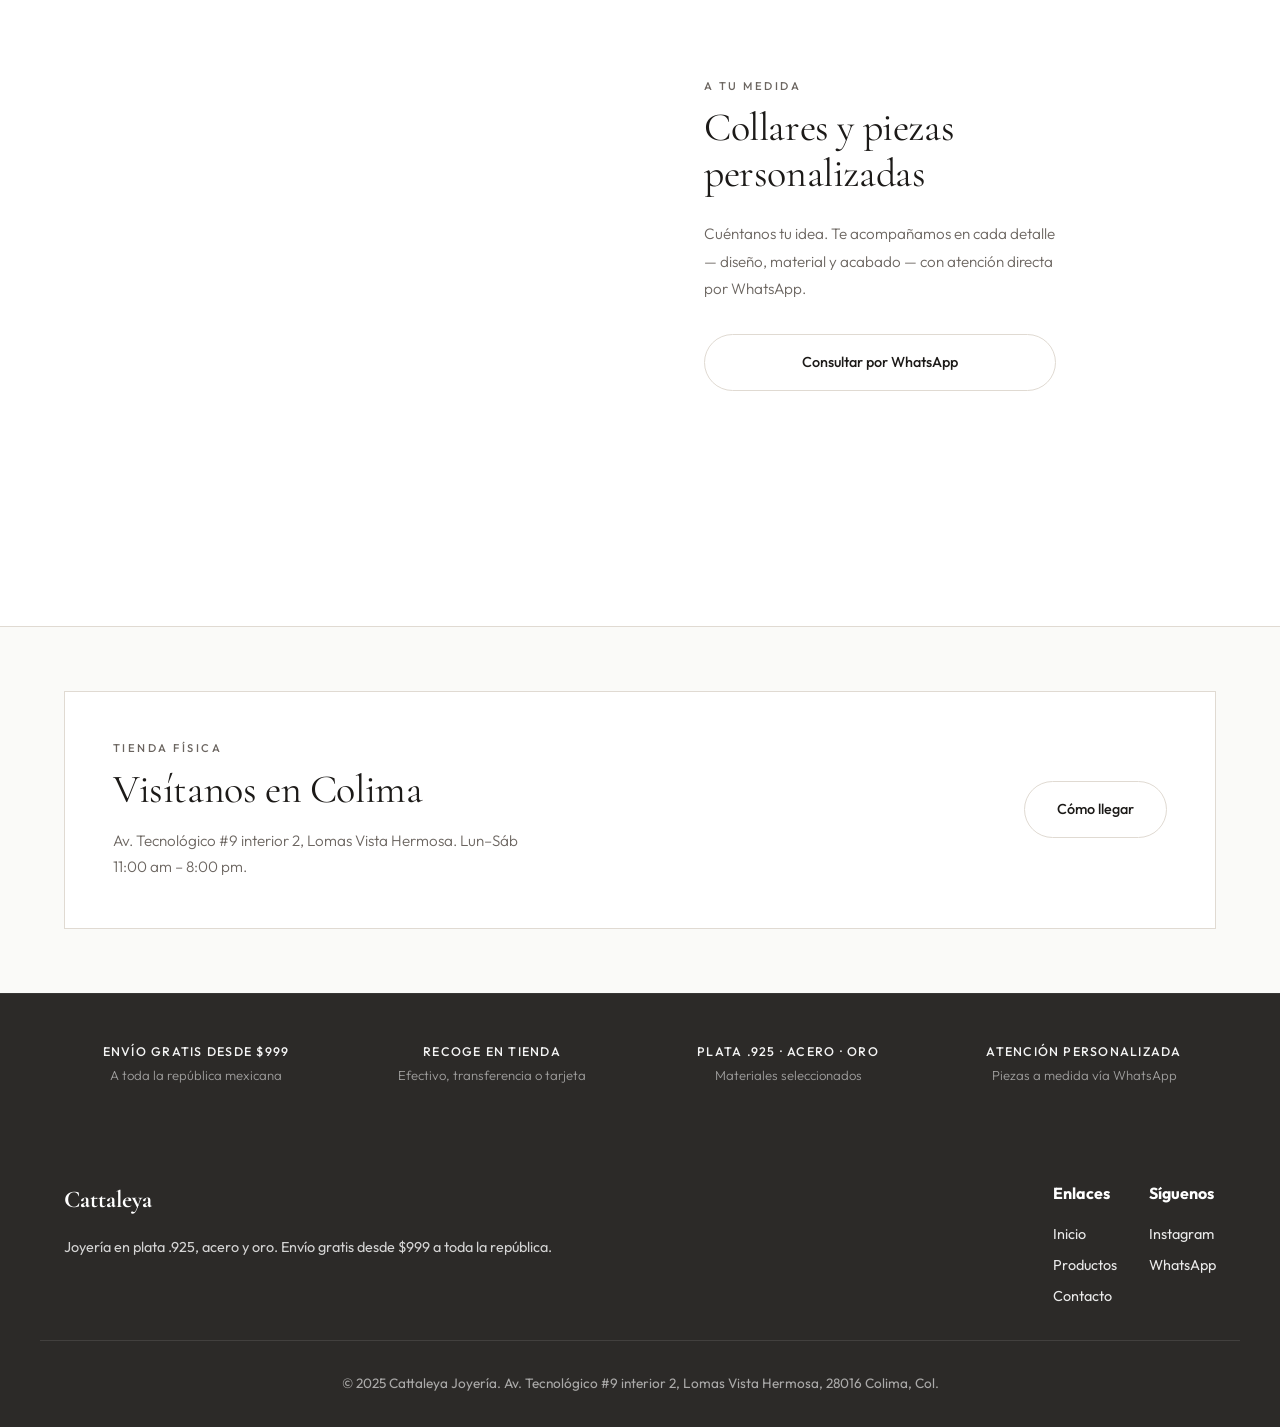
==== commit ba52db59: "Mejorar responsive móvil y grids fluidos en catálogo e inicio. Ajusta layout en todas las pantallas," ====
--- a/index.html
+++ b/index.html
@@ -2,7 +2,7 @@
 <html lang="es">
 <head>
   <meta charset="UTF-8">
-  <meta name="viewport" content="width=device-width, initial-scale=1.0">
+  <meta name="viewport" content="width=device-width, initial-scale=1.0, viewport-fit=cover">
   <meta name="description" content="Cattaleya Joyería - Plata .925, acero y oro. Aretes, collares, anillos y piezas personalizadas en Colima. Envío gratis desde $999.">
   <title>Cattaleya Joyería | Joyería Fina en Colima</title>
   <link rel="preconnect" href="https://fonts.googleapis.com">
--- a/css/app.css
+++ b/css/app.css
@@ -38,11 +38,21 @@
   --radius-full: 9999px;
 }
 @media (min-width: 769px) { :root { --header-height: 72px; } }
+@media (max-width: 768px) {
+  :root {
+    --header-height: 56px;
+    --space-page-y: var(--space-xl);
+  }
+}
+@media (max-width: 480px) {
+  :root { --space-page-y: var(--space-lg); }
+}
 
 /* ===== RESET & BASE ===== */
 *, *::before, *::after { box-sizing: border-box; margin: 0; padding: 0; }
 html { overflow-x: hidden; -webkit-text-size-adjust: 100%; scroll-behavior: smooth; }
 body { overflow-x: hidden; font-family: var(--font-secondary); font-size: 1rem; line-height: 1.6; color: var(--color-text); background: var(--color-off-white); -webkit-font-smoothing: antialiased; }
+body.nav-open { overflow: hidden; touch-action: none; }
 img { max-width: 100%; height: auto; display: block; }
 a { color: inherit; text-decoration: none; }
 ul, ol { list-style: none; }
@@ -52,7 +62,7 @@
 .container { width: 100%; max-width: var(--container-max); margin: 0 auto; padding: 0 var(--space-md); }
 .container--page { padding-top: var(--space-2xl); padding-bottom: var(--space-2xl); }
 @media (min-width: 481px) { .container { padding: 0 var(--space-lg); } }
-@media (max-width: 480px) { .container--page { padding-top: var(--space-xl); padding-bottom: var(--space-xl); } }
+@media (max-width: 480px) { .container { padding: 0 .875rem; } .container--page { padding-top: var(--space-page-y); padding-bottom: var(--space-page-y); } }
 
 .main-content { padding-top: var(--header-total-height); min-height: 50vh; }
 
@@ -71,6 +81,7 @@
 
 .logo { font-family: var(--font-primary); font-size: 1.5rem; font-weight: 400; letter-spacing: .08em; color: var(--color-text-dark); flex-shrink: 0; text-transform: uppercase; }
 @media (min-width: 481px) { .logo { font-size: 1.75rem; } }
+@media (max-width: 480px) { .logo { font-size: 1.2rem; letter-spacing: .06em; } }
 
 .nav { display: flex; align-items: center; flex: 1; justify-content: flex-end; min-width: 0; }
 .nav__list { display: flex; align-items: center; gap: var(--space-xl); }
@@ -90,11 +101,12 @@
 @media (max-width: 768px) {
   .header__inner .logo { flex: 1; text-align: center; }
   .nav__list { display: none; }
-  .nav__list--open { display: flex !important; flex-direction: column; position: fixed; top: var(--header-total-height); left: 0; right: 0; width: 100%; max-height: calc(100vh - var(--header-height)); overflow-y: auto; background: var(--color-white); padding: var(--space-xl); gap: 0; box-shadow: var(--shadow-lg); border-top: 1px solid var(--color-border); z-index: 1000; align-items: stretch; }
-  .nav__list--open .nav__social { border-left: none; margin-left: 0; padding-left: 0; margin-top: var(--space-md); padding-top: var(--space-md); border-top: 1px solid var(--color-border); }
-  .nav__list--open > li { border-bottom: 1px solid var(--color-border); padding: var(--space-md) 0; }
+  .nav__list--open { display: flex !important; flex-direction: column; position: fixed; top: var(--header-total-height); left: 0; right: 0; width: 100%; max-height: calc(100dvh - var(--header-total-height)); overflow-y: auto; -webkit-overflow-scrolling: touch; background: var(--color-white); padding: var(--space-lg); gap: 0; box-shadow: var(--shadow-lg); border-top: 1px solid var(--color-border); z-index: 1000; align-items: stretch; }
+  .nav__list--open .nav__social { border-left: none; margin-left: 0; padding-left: 0; margin-top: var(--space-md); padding-top: var(--space-md); border-top: 1px solid var(--color-border); justify-content: center; }
+  .nav__list--open > li { border-bottom: 1px solid var(--color-border); padding: var(--space-sm) 0; }
   .nav__list--open > li:last-child { border-bottom: none; }
-  .nav__link, .nav__icon { min-height: 44px; padding: var(--space-md) var(--space-lg); display: flex; align-items: center; }
+  .nav__link, .nav__icon { min-height: 44px; padding: var(--space-sm) var(--space-md); display: flex; align-items: center; }
+  .nav__list--open .nav__link { justify-content: center; font-size: .95rem; }
 }
 
 /* ===== BOTONES ===== */
@@ -103,7 +115,10 @@
 .btn--primary:hover { background: var(--color-accent-hover); transform: translateY(-1px); }
 .btn--outline { background: transparent; color: var(--color-text-dark); border: 1.5px solid var(--color-border); }
 .btn--outline:hover { border-color: var(--color-accent); color: var(--color-accent); }
-@media (max-width: 768px) { .btn:not(.btn--sm) { min-height: 44px; } }
+@media (max-width: 768px) {
+  .btn { padding: var(--space-sm) var(--space-lg); font-size: .85rem; }
+  .btn:not(.btn--sm) { min-height: 44px; }
+}
 
 /* ===== PRODUCTOS (grid, cards, filtro) ===== */
 .products-grid { display: grid; grid-template-columns: 1fr; gap: var(--space-lg); width: 100%; min-width: 0; }
@@ -133,29 +148,85 @@
 .page-hero--minimal { padding: var(--space-2xl) 0 var(--space-md); }
 .page-hero--minimal .section__title { font-weight: 400; font-size: clamp(2rem, 4vw, 2.75rem); }
 
-/* Lookbook — imágenes completas visibles */
-.lookbook-grid { display: grid; grid-template-columns: repeat(2, 1fr); gap: var(--space-xl) var(--space-lg); width: 100%; }
-.lookbook-item { display: block; color: inherit; transition: opacity var(--transition); }
+/* Lookbook — grid fluido (reactivo al ancho del contenedor) */
+.lookbook-grid {
+  display: grid;
+  width: 100%;
+  min-width: 0;
+  grid-template-columns: repeat(auto-fit, minmax(min(100%, 9.25rem), 1fr));
+  gap: clamp(0.65rem, 2vw, 2rem) clamp(0.5rem, 1.5vw, 1.25rem);
+}
+@media (min-width: 540px) {
+  .lookbook-grid { grid-template-columns: repeat(auto-fit, minmax(min(100%, 10.5rem), 1fr)); }
+}
+@media (min-width: 768px) {
+  .lookbook-grid { grid-template-columns: repeat(auto-fit, minmax(min(100%, 12rem), 1fr)); }
+}
+@media (min-width: 1024px) {
+  .lookbook-grid { grid-template-columns: repeat(auto-fit, minmax(min(100%, 16.5rem), 1fr)); }
+}
+.lookbook-item {
+  display: block;
+  min-width: 0;
+  width: 100%;
+  color: inherit;
+  transition: opacity var(--transition);
+}
 .lookbook-item:hover { opacity: .92; }
 .lookbook-item[hidden] { display: none !important; }
-.lookbook-item__media { background: var(--color-cream); aspect-ratio: 4 / 5; display: flex; align-items: center; justify-content: center; padding: clamp(1rem, 3vw, 2rem); overflow: hidden; }
+.lookbook-item__media {
+  width: 100%;
+  background: var(--color-cream);
+  aspect-ratio: 4 / 5;
+  display: flex;
+  align-items: center;
+  justify-content: center;
+  padding: clamp(0.65rem, 2.5vw, 1.5rem);
+  overflow: hidden;
+}
 .lookbook-item__media img { max-width: 100%; max-height: 100%; width: auto; height: auto; object-fit: contain; transition: transform .5s ease; }
 .lookbook-item:hover .lookbook-item__media img { transform: scale(1.03); }
-.lookbook-item__info { display: flex; align-items: flex-start; justify-content: space-between; gap: var(--space-md); padding: var(--space-md) 0 var(--space-lg); border-bottom: 1px solid var(--color-border); }
-.lookbook-item__cat { display: block; font-size: .68rem; letter-spacing: .18em; text-transform: uppercase; color: var(--color-text-muted); margin-bottom: var(--space-xs); }
-.lookbook-item__name { font-family: var(--font-primary); font-size: 1.1rem; font-weight: 400; color: var(--color-text-dark); line-height: 1.3; }
-.lookbook-item__price { font-size: .9rem; font-weight: 400; color: var(--color-text-muted); white-space: nowrap; padding-top: 1.1rem; }
-
-@media (min-width: 768px) {
-  .lookbook-grid { grid-template-columns: repeat(3, 1fr); gap: var(--space-2xl) var(--space-xl); }
-  .lookbook-item__name { font-size: 1.2rem; }
-}
-@media (min-width: 1100px) {
-  .lookbook-grid { grid-template-columns: repeat(4, 1fr); }
+.lookbook-item__info {
+  display: flex;
+  flex-direction: column;
+  align-items: flex-start;
+  gap: var(--space-xs);
+  min-width: 0;
+  padding: clamp(0.5rem, 1.5vw, 1rem) 0 clamp(0.75rem, 2vw, 1.25rem);
+  border-bottom: 1px solid var(--color-border);
+}
+.lookbook-item__meta { min-width: 0; width: 100%; }
+.lookbook-item__cat { display: block; font-size: clamp(0.58rem, 1.8vw, 0.68rem); letter-spacing: .16em; text-transform: uppercase; color: var(--color-text-muted); margin-bottom: var(--space-xs); }
+.lookbook-item__name {
+  font-family: var(--font-primary);
+  font-size: clamp(0.88rem, 2.5vw, 1.15rem);
+  font-weight: 400;
+  color: var(--color-text-dark);
+  line-height: 1.3;
+  overflow-wrap: anywhere;
+}
+.lookbook-item__price {
+  font-size: clamp(0.78rem, 2vw, 0.9rem);
+  font-weight: 400;
+  color: var(--color-text-muted);
+  white-space: normal;
 }
 
 /* ===== CATÁLOGO (filtros horizontales) ===== */
-.catalog-page { background: var(--color-off-white); }
+.catalog-page {
+  background: var(--color-off-white);
+  min-width: 0;
+  overflow-x: clip;
+}
+.home-featured {
+  min-width: 0;
+  overflow-x: clip;
+}
+.home-featured .container,
+.catalog-body.container {
+  min-width: 0;
+  width: 100%;
+}
 
 .catalog-intro {
   text-align: center;
@@ -200,6 +271,8 @@
   flex-direction: column;
   gap: var(--space-md);
   padding: var(--space-lg) 0;
+  min-width: 0;
+  width: 100%;
 }
 .catalog-filters__block {
   display: flex;
@@ -225,6 +298,7 @@
   scrollbar-width: none;
   margin: 0 calc(-1 * var(--space-md));
   padding: 0 var(--space-md);
+  max-width: 100%;
 }
 .catalog-filters__scroll::-webkit-scrollbar { display: none; }
 .catalog-filters__rail {
@@ -232,7 +306,6 @@
   flex-wrap: nowrap;
   gap: var(--space-xs);
   width: max-content;
-  min-width: 100%;
 }
 .catalog-filters__materials {
   display: flex;
@@ -314,10 +387,21 @@
 
 .catalog-body {
   padding-bottom: var(--space-3xl);
+  min-width: 0;
+  overflow-x: clip;
 }
 .catalog-grid {
-  grid-template-columns: repeat(2, 1fr);
-  gap: var(--space-xl) var(--space-md);
+  grid-template-columns: repeat(auto-fit, minmax(min(100%, 8.75rem), 1fr));
+  gap: clamp(0.65rem, 2vw, 2rem) clamp(0.5rem, 1.5vw, 1.25rem);
+}
+@media (min-width: 540px) {
+  .catalog-grid { grid-template-columns: repeat(auto-fit, minmax(min(100%, 10rem), 1fr)); }
+}
+@media (min-width: 768px) {
+  .catalog-grid { grid-template-columns: repeat(auto-fit, minmax(min(100%, 11.5rem), 1fr)); }
+}
+@media (min-width: 1024px) {
+  .catalog-grid { grid-template-columns: repeat(auto-fit, minmax(min(100%, 15.5rem), 1fr)); }
 }
 .catalog-empty {
   text-align: center;
@@ -362,23 +446,23 @@
     align-items: flex-end;
     gap: var(--space-sm);
   }
-  .catalog-grid {
-    gap: var(--space-2xl) var(--space-xl);
-  }
-}
-
-@media (min-width: 1024px) {
-  .catalog-grid { grid-template-columns: repeat(3, 1fr); }
-}
-
-@media (min-width: 1280px) {
-  .catalog-grid { grid-template-columns: repeat(4, 1fr); }
 }
 
 @media (max-width: 767px) {
-  .catalog-intro { padding-top: var(--space-xl); }
-  .catalog-filters__meta { flex-direction: column; align-items: flex-start; }
-  .catalog-filters__actions { width: 100%; justify-content: space-between; }
+  .catalog-intro { padding: var(--space-lg) 0 var(--space-md); }
+  .catalog-intro__title { font-size: clamp(1.65rem, 7vw, 2rem); margin-bottom: var(--space-sm); }
+  .catalog-intro__desc { font-size: .84rem; line-height: 1.6; }
+  .catalog-intro__eyebrow { font-size: .6rem; letter-spacing: .22em; }
+  .catalog-filters { margin-bottom: var(--space-lg); }
+  .catalog-filters__inner { padding: var(--space-md) 0; gap: var(--space-sm); }
+  .catalog-filters__block--material { padding-top: var(--space-sm); }
+  .catalog-filters__meta { flex-direction: row; align-items: center; padding-top: var(--space-sm); }
+  .catalog-filters__active { font-size: .95rem; flex: 1; min-width: 0; }
+  .catalog-filters__actions { width: auto; flex-shrink: 0; gap: var(--space-sm); }
+  .catalog-filters__count { font-size: .65rem; }
+  .catalog-chip { font-size: .68rem; padding: .4rem .7rem; }
+  .catalog-chip--mat { font-size: .62rem; padding: .35rem .6rem; }
+  .catalog-body { padding-bottom: var(--space-2xl); }
 }
 
 /* ===== FOOTER ===== */
@@ -475,25 +559,17 @@
 @media (min-width: 900px) {
   .category-grid { grid-template-columns: repeat(4, 1fr); }
 }
+
+.announcement-bar { background: var(--color-text-dark); color: var(--color-white); text-align: center; padding: var(--space-sm) var(--space-md); font-size: .78rem; letter-spacing: .02em; line-height: 1.45; }
+.announcement-bar a { color: var(--color-bone); text-decoration: underline; text-underline-offset: 2px; white-space: nowrap; }
+.announcement-bar a:hover { color: var(--color-white); }
 @media (max-width: 768px) {
-  .hero--home { min-height: 88vh; align-items: center; padding-bottom: var(--space-3xl); }
-  .hero--slider .hero__title { font-size: clamp(2.25rem, 9vw, 3rem); }
-  .hero__subtitle { font-size: .95rem; }
-  .home-editorial { grid-template-columns: 1fr; }
-  .home-editorial__content { padding: var(--space-2xl) var(--space-md); max-width: none; }
-  .home-store__inner { flex-direction: column; align-items: flex-start; padding: var(--space-xl); }
-  .features-strip__grid { grid-template-columns: repeat(2, 1fr); gap: var(--space-lg); }
-  .home-section__header--row { flex-direction: column; align-items: flex-start; }
-  .home-section__link--inline { text-align: left; }
+  .announcement-bar { font-size: .68rem; padding: .4rem .65rem; line-height: 1.4; }
 }
 @media (max-width: 480px) {
-  .features-strip__grid { grid-template-columns: 1fr; gap: var(--space-xl); }
-  .category-grid { gap: var(--space-sm); }
-}
-
-.announcement-bar { background: var(--color-text-dark); color: var(--color-white); text-align: center; padding: var(--space-sm) var(--space-md); font-size: .82rem; letter-spacing: .02em; line-height: 1.5; }
-.announcement-bar a { color: var(--color-bone); text-decoration: underline; text-underline-offset: 2px; }
-.announcement-bar a:hover { color: var(--color-white); }
+  .announcement-bar { font-size: .62rem; padding: .35rem .5rem; }
+  .announcement-bar a { white-space: normal; }
+}
 
 .info-box { padding: var(--space-lg); background: var(--color-primary-light); border: 1px solid var(--color-border); border-radius: 8px; margin-top: var(--space-lg); font-size: .9rem; color: var(--color-text-muted); line-height: 1.6; }
 .info-box strong { color: var(--color-text-dark); }
@@ -524,7 +600,8 @@
 .home-products__cta { text-align: center; margin-top: var(--space-2xl); }
 
 /* ===== PRODUCTO DETALLE ===== */
-.product-page { padding: var(--space-xl) 0 var(--space-3xl); }
+.product-page { padding: var(--space-lg) 0 var(--space-2xl); }
+.product-loading { text-align: center; padding: var(--space-2xl); color: var(--color-text-muted); font-size: .9rem; }
 .product-breadcrumb { font-size: .78rem; letter-spacing: .06em; text-transform: uppercase; color: var(--color-text-muted); margin-bottom: var(--space-xl); }
 .product-breadcrumb a { color: var(--color-text-muted); transition: color var(--transition); }
 .product-breadcrumb a:hover { color: var(--color-text-dark); }
@@ -647,9 +724,17 @@
 .btn--whatsapp:hover { background: #20BD5A; color: var(--color-white); }
 
 @media (max-width: 768px) {
-  .contact-cards { grid-template-columns: 1fr; }
+  .contact-cards { grid-template-columns: 1fr; gap: var(--space-md); }
   .contact-actions { flex-direction: column; }
-  .contact-actions .btn { width: 100%; }
+  .contact-actions .btn { width: 100%; min-width: 0; }
+  .contact-hero { padding: var(--space-xl) 0 var(--space-md); }
+  .contact-hero__title { font-size: clamp(1.65rem, 7vw, 2rem); }
+  .contact-hero__text { font-size: .88rem; }
+  .contact-body { padding: var(--space-xl) 0; }
+  .contact-card { padding: var(--space-lg); }
+  .contact-card__title { font-size: 1.05rem; }
+  .contact-card__text { font-size: .85rem; line-height: 1.65; }
+  .contact-map { height: clamp(220px, 35vh, 320px); }
 }
 
 /* ===== CUENTA ===== */
@@ -661,53 +746,140 @@
 .auth-form .btn { width: 100%; margin-top: var(--space-md); padding: var(--space-md) var(--space-xl); font-size: 1rem; border-radius: var(--radius-full); }
 .cuenta-actions { display: flex; flex-wrap: wrap; gap: var(--space-md); margin-top: var(--space-lg); }
 
-/* ===== RESPONSIVE ===== */
+.cuenta-info { font-size: .9rem; color: var(--color-text-muted); margin-bottom: var(--space-lg); line-height: 1.6; }
+.payment-step { padding: var(--space-md) 0 var(--space-2xl); }
+.payment-note { font-size: .85rem; color: var(--color-text-muted); margin-top: var(--space-md); line-height: 1.5; }
+
+/* ===== RESPONSIVE (móvil) ===== */
 @media (max-width: 768px) {
-  input[type="text"], input[type="email"], input[type="tel"], input[type="password"], input[type="number"] { font-size: 16px; }
-  .category-btn, .auth-tab, .slider-btn, .qty-btn { min-height: 44px; }
-  .hero { padding: calc(var(--header-total-height) + var(--space-xl)) var(--space-md) var(--space-2xl); min-height: 70vh; }
-  .hero__title { font-size: clamp(1.75rem, 5vw, 2.5rem); }
-  .hero__subtitle { font-size: 1rem; }
-  .cta-banner { padding: var(--space-2xl) var(--space-lg); }
-  .product-detail { grid-template-columns: 1fr; gap: var(--space-xl); }
+  input[type="text"], input[type="email"], input[type="tel"], input[type="password"], input[type="number"], textarea { font-size: 16px; }
+  .category-btn, .auth-tab, .slider-btn, .qty-btn, .catalog-chip { min-height: 40px; }
+
+  .section { padding: var(--space-xl) 0; }
+  .section__title { font-size: clamp(1.5rem, 5vw, 2rem); }
+  .page-title { font-size: clamp(1.35rem, 5vw, 1.75rem); margin-bottom: var(--space-lg); }
+
+  .hero { padding: calc(var(--header-total-height) + var(--space-lg)) var(--space-md) var(--space-xl); min-height: 65vh; }
+  .hero__title { font-size: clamp(1.65rem, 6vw, 2.25rem); margin-bottom: var(--space-md); }
+  .hero__subtitle { font-size: .88rem; margin-bottom: var(--space-xl); }
+  .hero__eyebrow { font-size: .65rem; margin-bottom: var(--space-md); }
+  .hero--home { min-height: 78vh; padding-bottom: var(--space-2xl); }
+  .hero--slider .hero__title { font-size: clamp(1.75rem, 8vw, 2.5rem); }
+  .btn--hero { padding: var(--space-sm) var(--space-xl); font-size: .72rem; }
+
+  .home-categories { padding: var(--space-2xl) 0; }
+  .home-featured { padding: var(--space-2xl) 0; }
+  .home-section__title { font-size: clamp(1.45rem, 5vw, 1.85rem); }
+  .home-section__title--solo { margin-bottom: var(--space-lg); }
+  .home-section__header { margin-bottom: var(--space-lg); }
+  .home-section__link { margin-top: var(--space-lg); }
+  .category-tile__label { padding: var(--space-md) var(--space-sm) var(--space-sm); font-size: .95rem; }
+  .category-tile__arrow { opacity: 1; transform: none; width: 28px; height: 28px; font-size: .75rem; top: var(--space-sm); right: var(--space-sm); }
+  .home-editorial { grid-template-columns: 1fr; }
+  .home-editorial__content { padding: var(--space-xl) .875rem; max-width: none; }
+  .home-store__inner { flex-direction: column; align-items: flex-start; padding: var(--space-lg); gap: var(--space-md); }
+  .features-strip__grid { grid-template-columns: repeat(2, 1fr); gap: var(--space-md); }
+  .home-section__header--row { flex-direction: column; align-items: flex-start; gap: var(--space-sm); }
+  .home-section__link--inline { text-align: left; margin-top: var(--space-sm); }
+  .home-editorial__text { font-size: .88rem; margin: var(--space-md) 0 var(--space-lg); }
+  .home-editorial__media img { min-height: 240px; }
+  .home-store { padding: var(--space-2xl) 0; }
+  .home-store__text { font-size: .88rem; }
+  .features-strip--bottom { padding: var(--space-xl) 0; }
+  .feature-item__title { font-size: .72rem; }
+  .feature-item__text { font-size: .78rem; }
+  .cta-banner { padding: var(--space-xl) var(--space-md); }
+
+  .product-breadcrumb { font-size: .65rem; margin-bottom: var(--space-md); line-height: 1.5; word-break: break-word; }
+  .product-detail { grid-template-columns: 1fr; gap: var(--space-lg); }
   .product-breadcrumb, .product-gallery, .product-info { grid-column: 1; }
   .product-gallery { position: static; }
-  .cart-layout { grid-template-columns: 1fr; }
-  .cart-summary { position: static; order: -1; }
-  .checkout-layout { grid-template-columns: 1fr; }
+  .product-gallery__frame { min-height: 220px; padding: var(--space-md); aspect-ratio: 1; }
+  .product-gallery__stack { gap: var(--space-sm); }
+  .product-info { padding-top: 0; }
+  .product-info__title { font-size: clamp(1.35rem, 5vw, 1.65rem); margin-bottom: var(--space-sm); }
+  .product-info__price { font-size: 1rem; margin-bottom: var(--space-md); }
+  .product-info__meta { gap: var(--space-md); font-size: .8rem; margin-bottom: var(--space-lg); padding-bottom: var(--space-lg); flex-direction: column; }
+  .product-info__desc { font-size: .88rem; line-height: 1.75; margin-bottom: var(--space-lg); }
+  .product-actions__row { flex-direction: column; gap: var(--space-sm); }
+  .product-actions__row .qty-selector { width: 100%; justify-content: center; }
+  .product-actions__row .btn--add-cart { width: 100%; min-width: 0; flex: none; padding: var(--space-md) var(--space-lg); font-size: .9rem; }
+  .info-box { padding: var(--space-md); font-size: .85rem; }
+  .shipping-note { font-size: .8rem; }
+
+  .cart-layout { grid-template-columns: 1fr; gap: var(--space-lg); }
+  .cart-summary { position: static; order: -1; padding: var(--space-lg); }
+  .cart-summary h3 { font-size: 1.1rem; margin-bottom: var(--space-md); }
+  .cart-item { gap: var(--space-md); padding: var(--space-md) 0; align-items: flex-start; }
+  .cart-item__img { width: 80px; height: 80px; flex-shrink: 0; border-radius: 6px; }
+  .cart-item__name { font-size: .92rem; }
+  .cart-item__price { font-size: .82rem; }
+  .cart-item__total { font-size: .95rem; align-self: flex-start; margin-left: auto; }
+  .cart-empty { padding: var(--space-xl); font-size: .9rem; }
+
+  .checkout-layout { grid-template-columns: 1fr; gap: var(--space-lg); }
   .checkout-sidebar { position: static; order: -1; }
+  .checkout-section { padding: var(--space-lg); margin-bottom: var(--space-md); border-radius: 8px; }
+  .checkout-section h2 { font-size: 1.05rem; margin-bottom: var(--space-md); }
+  .checkout-summary { padding: var(--space-lg); }
+  .delivery-options { flex-direction: column; gap: var(--space-sm); margin-bottom: var(--space-md); }
+  .delivery-option { padding: var(--space-sm) var(--space-md); font-size: .88rem; }
+  .delivery-option__note { font-size: .75rem; }
+  .payment-method { padding: var(--space-sm) var(--space-md); gap: var(--space-sm); }
+  .payment-method__title { font-size: .9rem; }
+  .payment-method__desc { font-size: .78rem; }
+  #address-fields input, #address-fields textarea { padding: var(--space-sm) var(--space-md); margin-bottom: var(--space-sm); font-size: 16px; }
+
   .contact-grid { grid-template-columns: 1fr; }
-  .map-container { min-height: 280px; order: -1; }
-}
+  .map-container { min-height: 220px; order: -1; }
+
+  .footer { padding: var(--space-xl) 0 var(--space-lg); }
+  .footer__grid { gap: var(--space-lg); margin-bottom: var(--space-lg); }
+  .footer__brand { font-size: 1.25rem; margin-bottom: var(--space-sm); }
+  .footer__text { font-size: .85rem; }
+  .footer__bottom { padding: var(--space-lg) .875rem 0; font-size: .78rem; }
+}
+
 @media (max-width: 480px) {
-  .hero { padding: calc(var(--header-total-height) + var(--space-lg)) var(--space-md) var(--space-xl); min-height: 60vh; }
-  .hero__actions { flex-direction: column; width: 100%; }
+  body { font-size: .9375rem; }
+
+  .hero { min-height: 58vh; }
+  .hero__actions { flex-direction: column; width: 100%; max-width: 280px; margin: 0 auto; }
   .hero__actions .btn { width: 100%; }
-  .hero--slider .hero__title { font-size: 1.5rem; }
-  .hero--slider .hero__subtitle { font-size: .95rem; }
-  .page-title { font-size: 1.5rem; }
-  .cart-item { flex-direction: column; align-items: flex-start; }
-  .cart-item__img { width: 100%; height: 200px; }
+  .hero--slider .hero__title { font-size: clamp(1.5rem, 7vw, 1.85rem); }
+  .hero--slider .hero__subtitle { font-size: .82rem; }
+
+  .category-grid { gap: var(--space-xs); }
+  .features-strip__grid { grid-template-columns: 1fr; gap: var(--space-md); }
+  .feature-item { padding: var(--space-sm) 0; }
+
+  .product-gallery__frame { min-height: 200px; }
+  .product-info__title { font-size: 1.3rem; }
+  .qty-selector input { width: 44px; }
+
+  .cart-item { flex-wrap: wrap; }
+  .cart-item__total { width: 100%; text-align: right; margin-top: var(--space-xs); padding-top: var(--space-xs); border-top: 1px solid var(--color-border); margin-left: 0; }
   .cart-item__qty button { min-width: 36px; min-height: 36px; }
-  .product-info__title { font-size: 1.4rem; }
-  .product-info__price { font-size: 1.25rem; }
-  .slider-btn { width: 40px; height: 40px; min-width: 40px; min-height: 40px; }
-  .slider-btn--prev { left: var(--space-sm); } .slider-btn--next { right: var(--space-sm); }
-  .product-actions { flex-direction: column; width: 100%; }
-  .qty-selector { width: 100%; justify-content: center; }
-  .btn--add-cart { width: 100%; }
-  .toast { max-width: calc(100% - 2 * var(--space-md)); padding: var(--space-md) var(--space-lg); bottom: var(--space-lg); left: var(--space-md); right: var(--space-md); transform: translateX(0) translateY(100px); }
-  .toast.toast--visible { transform: translateY(0); }
-  .delivery-options { flex-direction: column; }
-  .payment-box { padding: var(--space-lg) var(--space-md); margin: 0 var(--space-sm); max-width: 100%; }
-  .clabe-box { flex-direction: column; align-items: stretch; padding: var(--space-md); }
-  .contact-info__item { flex-direction: column; gap: var(--space-md); }
-  .map-container { height: 260px; }
-  .cta-contact { padding: var(--space-xl) var(--space-md); }
-  .cta-contact .btn { width: 100%; }
-  .cuenta-box { padding: var(--space-xl); margin: 0 var(--space-md); max-width: 100%; }
-  .auth-tabs { flex-direction: column; }
-  .auth-tab { padding: var(--space-md) var(--space-lg); text-align: center; }
+
+  .payment-box { padding: var(--space-lg) var(--space-md); margin: 0; max-width: 100%; }
+  .payment-box h2 { font-size: 1.15rem; }
+  .clabe-box { flex-direction: column; align-items: stretch; padding: var(--space-md); gap: var(--space-sm); }
+  .clabe-box code { font-size: .95rem; }
+
+  .cuenta-box { padding: var(--space-lg); margin: 0; max-width: 100%; border-radius: 12px; }
+  .cuenta-box .page-title { font-size: 1.35rem; margin-bottom: var(--space-md); }
+  .auth-tabs { flex-direction: row; }
+  .auth-tab { padding: var(--space-sm) var(--space-md); font-size: .85rem; }
+  .auth-form input { padding: var(--space-sm) var(--space-md); margin-bottom: var(--space-sm); }
   .cuenta-actions { flex-direction: column; width: 100%; }
   .cuenta-actions .btn { width: 100%; justify-content: center; }
-}
+
+  .toast { max-width: calc(100% - 1.75rem); padding: var(--space-sm) var(--space-md); bottom: max(var(--space-md), env(safe-area-inset-bottom, 0px)); left: .875rem; right: .875rem; font-size: .85rem; transform: translateX(0) translateY(100px); }
+  .toast.toast--visible { transform: translateY(0); }
+
+  .footer__bottom { padding-bottom: max(var(--space-md), env(safe-area-inset-bottom, 0px)); }
+
+  .contact-actions .btn { min-width: 0; }
+  .cta-contact { padding: var(--space-lg) var(--space-md); }
+  .cta-contact .btn { width: 100%; }
+}
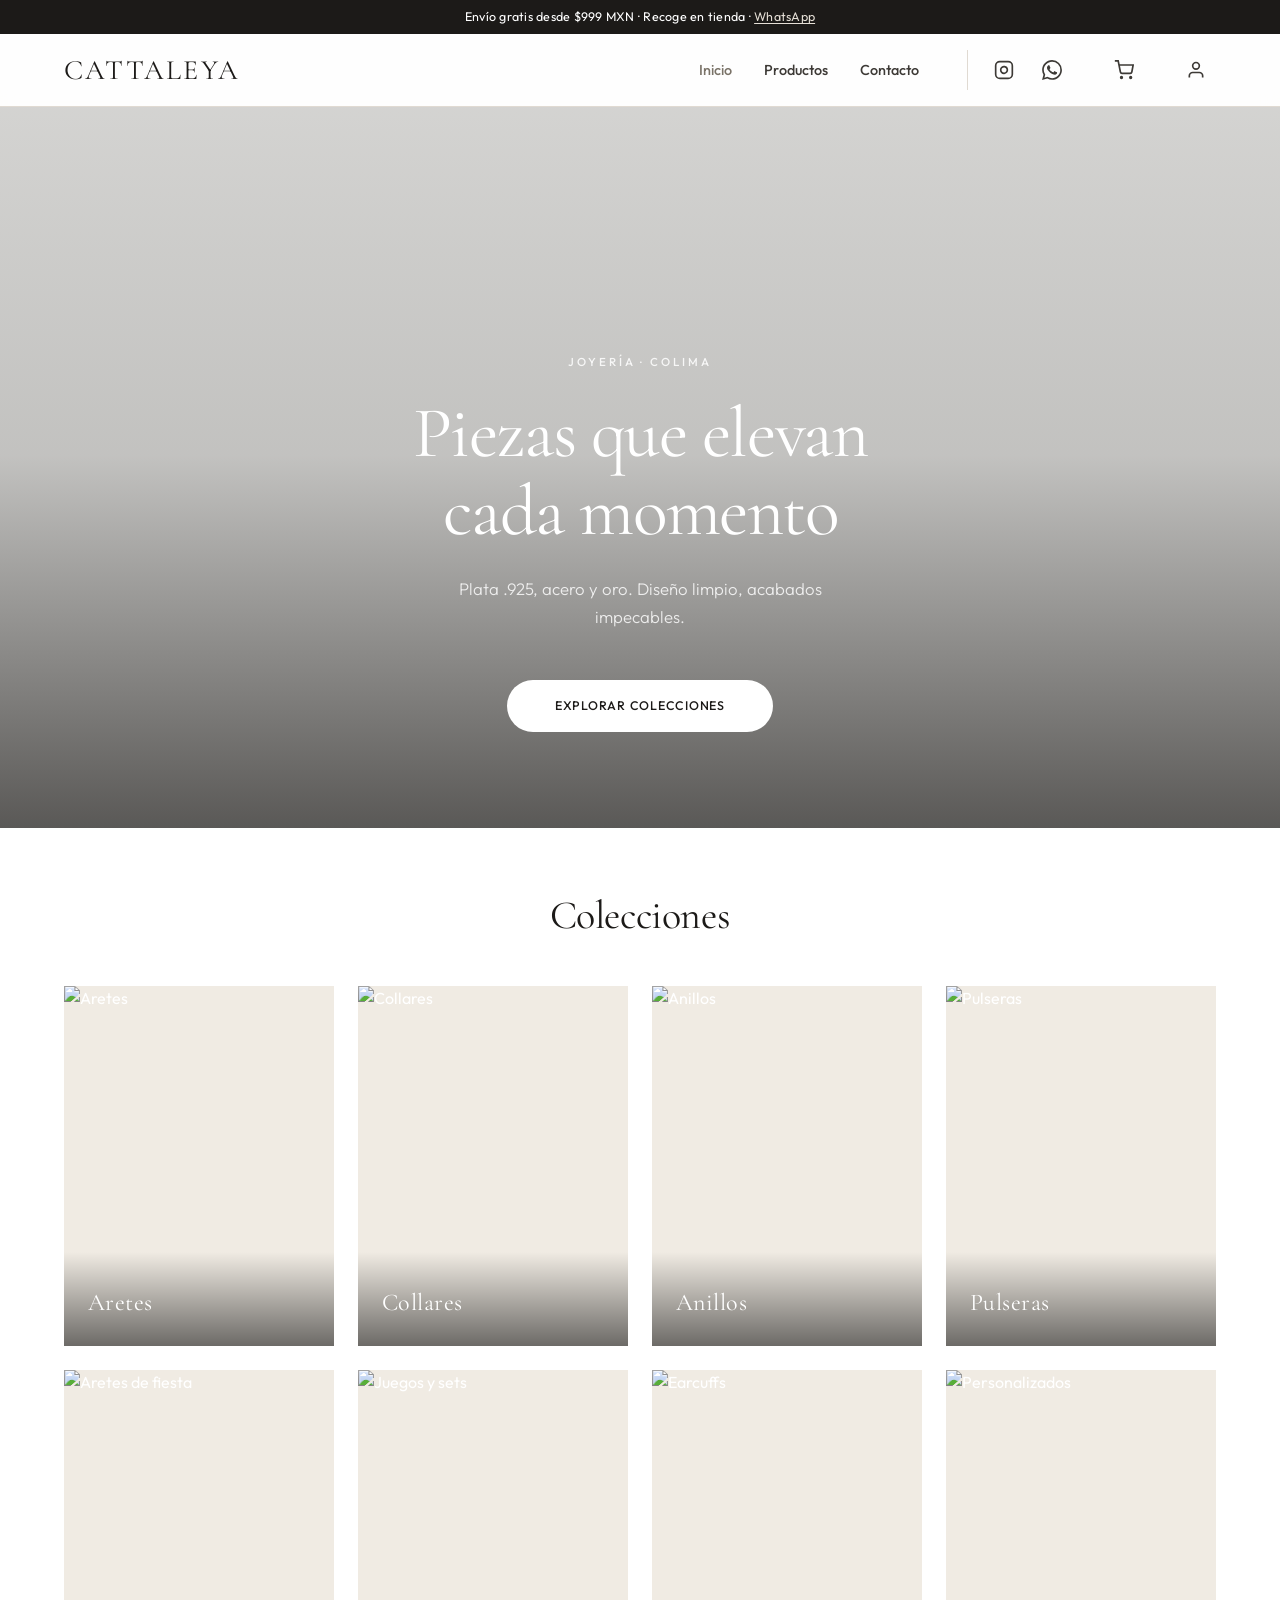
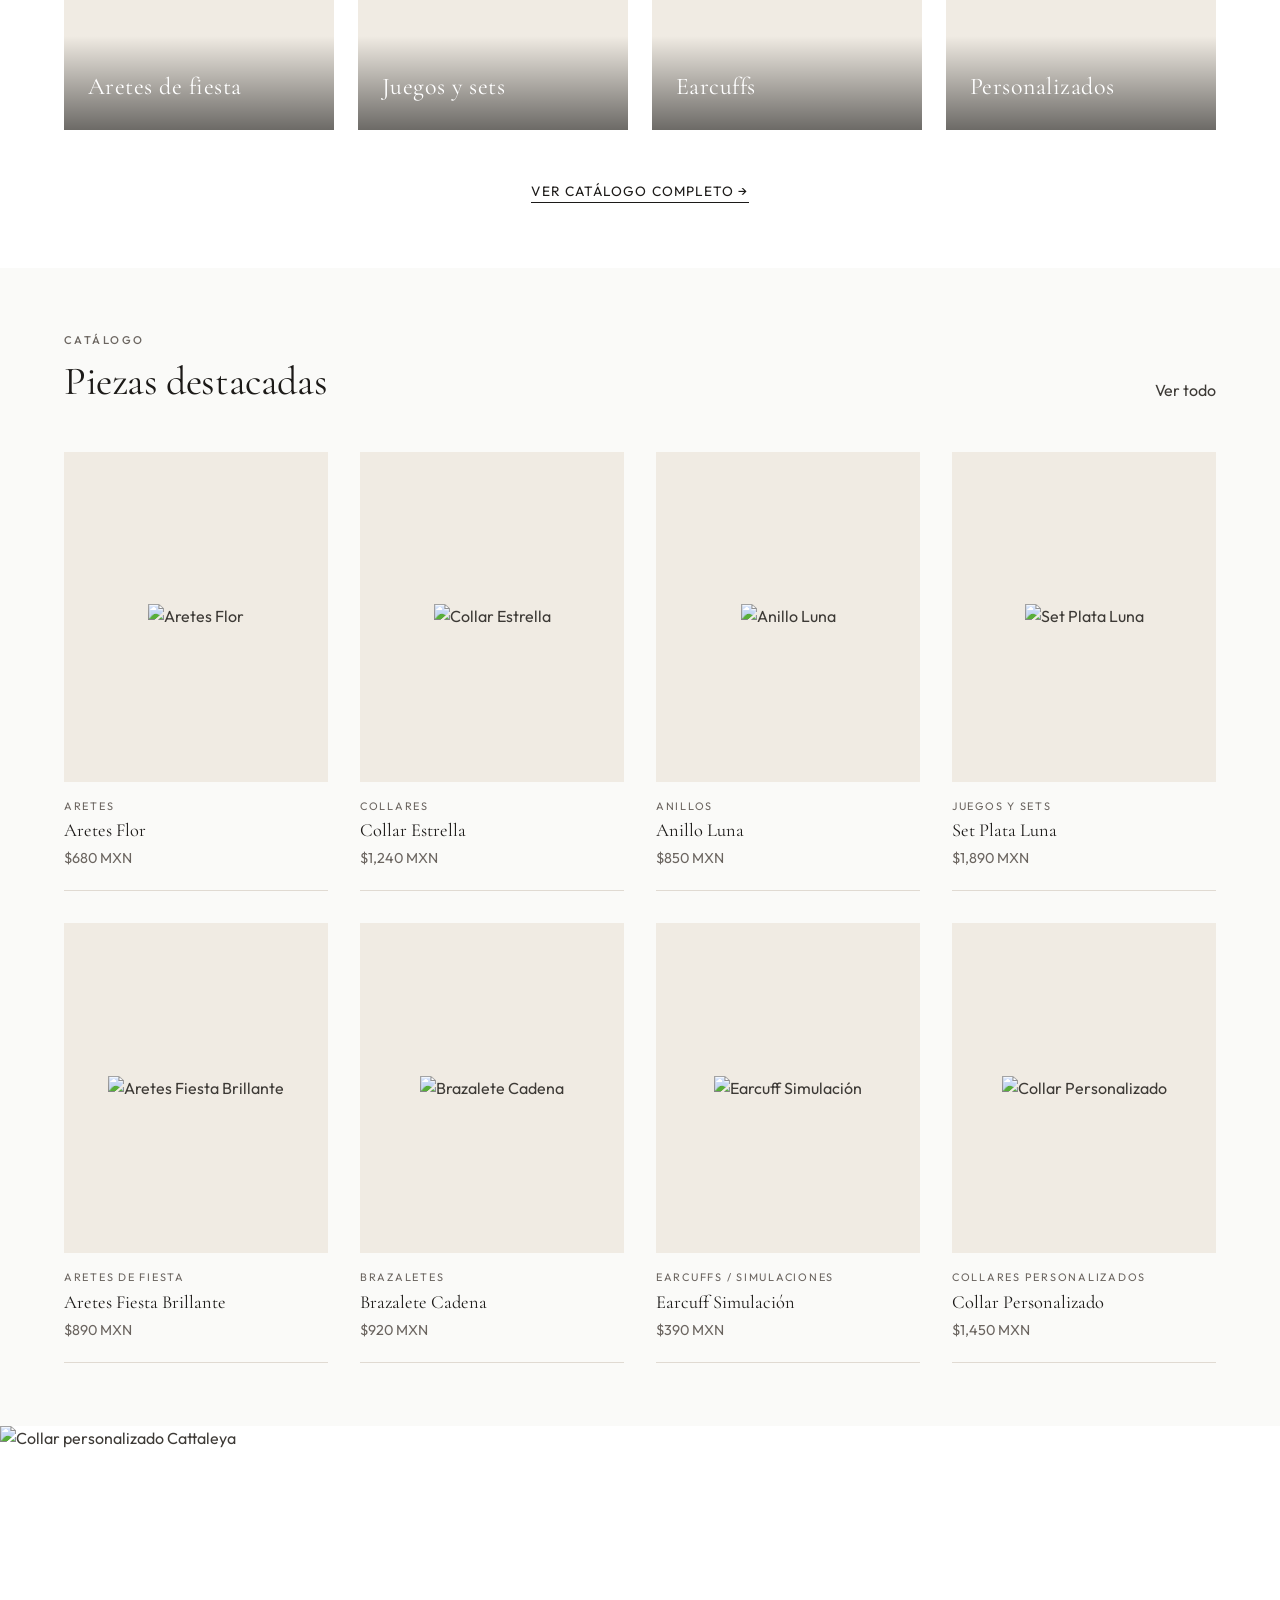
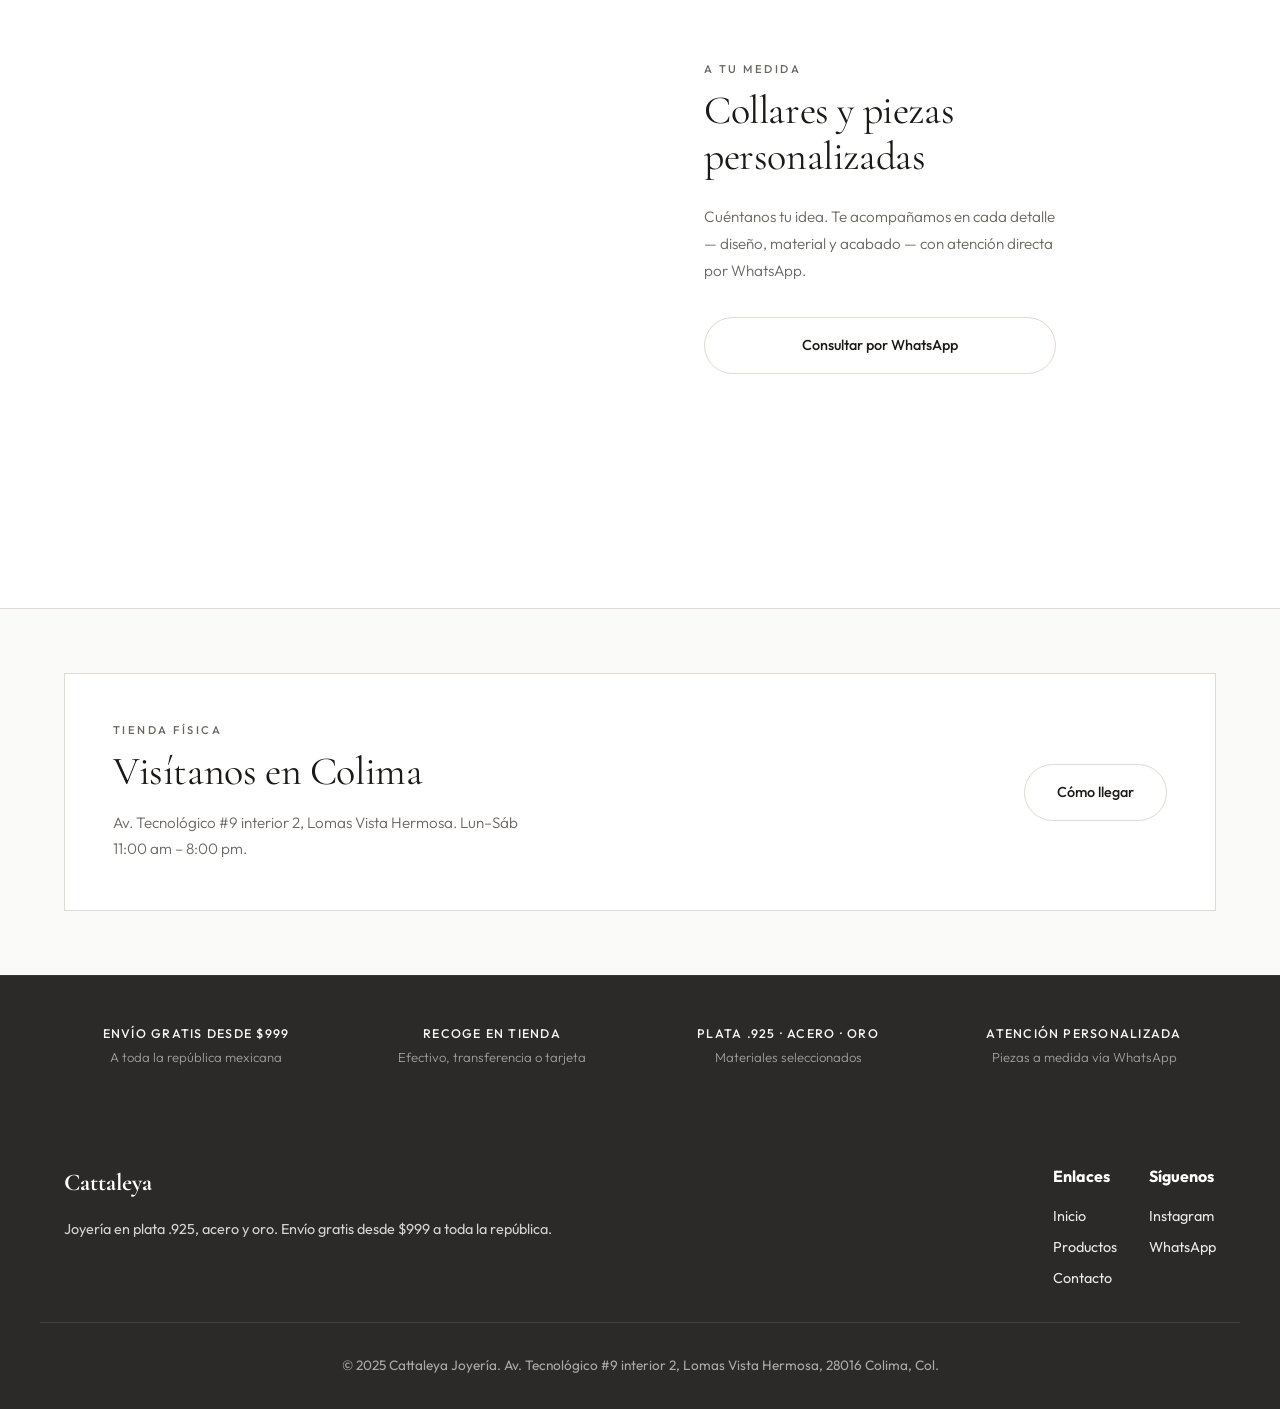
==== commit 7c78c833: "Añadir carrusel en piezas destacadas y corregir grid del catálogo en móvil. Carrusel profesional en " ====
--- a/index.html
+++ b/index.html
@@ -55,7 +55,22 @@
           </div>
           <a href="productos.html" class="home-section__link home-section__link--inline">Ver todo</a>
         </header>
-        <div class="lookbook-grid" id="featured-products"></div>
+        <div class="featured-showcase">
+          <div class="featured-carousel" id="featured-carousel" aria-roledescription="carousel" aria-label="Piezas destacadas">
+            <div class="featured-carousel__viewport">
+              <div class="featured-carousel__track" id="featured-products"></div>
+            </div>
+            <div class="featured-carousel__footer">
+              <button type="button" class="featured-carousel__control" id="featured-prev" aria-label="Pieza anterior">
+                <span aria-hidden="true">←</span>
+              </button>
+              <div class="featured-carousel__dots" id="featured-dots" role="tablist" aria-label="Seleccionar pieza"></div>
+              <button type="button" class="featured-carousel__control" id="featured-next" aria-label="Siguiente pieza">
+                <span aria-hidden="true">→</span>
+              </button>
+            </div>
+          </div>
+        </div>
       </div>
     </section>
 
@@ -143,5 +158,6 @@
   <script src="js/main.js"></script>
   <script src="js/hero-slider.js"></script>
   <script src="js/home.js"></script>
+  <script src="js/featured-carousel.js"></script>
 </body>
 </html>
--- a/css/app.css
+++ b/css/app.css
@@ -148,22 +148,25 @@
 .page-hero--minimal { padding: var(--space-2xl) 0 var(--space-md); }
 .page-hero--minimal .section__title { font-weight: 400; font-size: clamp(2rem, 4vw, 2.75rem); }
 
-/* Lookbook — grid fluido (reactivo al ancho del contenedor) */
+/* Lookbook — tarjetas de producto */
 .lookbook-grid {
   display: grid;
   width: 100%;
   min-width: 0;
-  grid-template-columns: repeat(auto-fit, minmax(min(100%, 9.25rem), 1fr));
-  gap: clamp(0.65rem, 2vw, 2rem) clamp(0.5rem, 1.5vw, 1.25rem);
-}
-@media (min-width: 540px) {
-  .lookbook-grid { grid-template-columns: repeat(auto-fit, minmax(min(100%, 10.5rem), 1fr)); }
+  grid-template-columns: repeat(2, minmax(0, 1fr));
+  gap: var(--space-md) var(--space-sm);
 }
 @media (min-width: 768px) {
-  .lookbook-grid { grid-template-columns: repeat(auto-fit, minmax(min(100%, 12rem), 1fr)); }
+  .lookbook-grid:not(.catalog-grid) {
+    grid-template-columns: repeat(3, minmax(0, 1fr));
+    gap: var(--space-xl);
+  }
 }
 @media (min-width: 1024px) {
-  .lookbook-grid { grid-template-columns: repeat(auto-fit, minmax(min(100%, 16.5rem), 1fr)); }
+  .lookbook-grid:not(.catalog-grid) {
+    grid-template-columns: repeat(4, minmax(0, 1fr));
+    gap: var(--space-2xl) var(--space-xl);
+  }
 }
 .lookbook-item {
   display: block;
@@ -192,6 +195,7 @@
   align-items: flex-start;
   gap: var(--space-xs);
   min-width: 0;
+  width: 100%;
   padding: clamp(0.5rem, 1.5vw, 1rem) 0 clamp(0.75rem, 2vw, 1.25rem);
   border-bottom: 1px solid var(--color-border);
 }
@@ -212,15 +216,113 @@
   white-space: normal;
 }
 
+/* Piezas destacadas — carrusel móvil / grid desktop */
+.featured-showcase { width: 100%; min-width: 0; }
+.featured-carousel { width: 100%; min-width: 0; }
+.featured-carousel__viewport {
+  width: 100%;
+  overflow: hidden;
+  min-width: 0;
+}
+.featured-carousel__track {
+  display: flex;
+  width: 100%;
+  transition: transform 0.65s cubic-bezier(0.4, 0, 0.2, 1);
+  will-change: transform;
+}
+.featured-carousel__slide {
+  flex: 0 0 100%;
+  min-width: 0;
+  width: 100%;
+  max-width: 100%;
+  box-sizing: border-box;
+}
+.featured-carousel__slide .lookbook-item {
+  max-width: 22rem;
+  margin: 0 auto;
+}
+.featured-carousel__slide .lookbook-item__info { border-bottom: none; }
+.featured-carousel__footer {
+  display: flex;
+  align-items: center;
+  justify-content: center;
+  gap: var(--space-lg);
+  margin-top: var(--space-lg);
+  padding-top: var(--space-md);
+  border-top: 1px solid var(--color-border);
+}
+.featured-carousel__control {
+  display: flex;
+  align-items: center;
+  justify-content: center;
+  width: 2.5rem;
+  height: 2.5rem;
+  border: 1px solid var(--color-border);
+  background: var(--color-white);
+  color: var(--color-text-dark);
+  font-size: 1rem;
+  cursor: pointer;
+  transition: border-color var(--transition), color var(--transition);
+  flex-shrink: 0;
+}
+.featured-carousel__control:hover {
+  border-color: var(--color-text-dark);
+}
+.featured-carousel__dots {
+  display: flex;
+  align-items: center;
+  justify-content: center;
+  gap: 0.5rem;
+  flex-wrap: wrap;
+  max-width: 12rem;
+}
+.featured-carousel__dot {
+  width: 6px;
+  height: 6px;
+  padding: 0;
+  border: none;
+  border-radius: 50%;
+  background: var(--color-border);
+  cursor: pointer;
+  transition: transform var(--transition), background var(--transition);
+}
+.featured-carousel__dot.active {
+  background: var(--color-text-dark);
+  transform: scale(1.35);
+}
+
+@media (min-width: 768px) {
+  .featured-carousel__viewport { overflow: visible; }
+  .featured-carousel__track {
+    display: grid;
+    grid-template-columns: repeat(4, minmax(0, 1fr));
+    gap: var(--space-xl);
+    transform: none !important;
+  }
+  .featured-carousel__slide {
+    flex: none;
+    width: auto;
+  }
+  .featured-carousel__slide .lookbook-item {
+    max-width: none;
+    margin: 0;
+  }
+  .featured-carousel__slide .lookbook-item__info { border-bottom: 1px solid var(--color-border); }
+  .featured-carousel__footer { display: none; }
+}
+@media (max-width: 767px) {
+  .featured-carousel__slide .lookbook-item__media { aspect-ratio: 1 / 1; }
+}
+
 /* ===== CATÁLOGO (filtros horizontales) ===== */
 .catalog-page {
   background: var(--color-off-white);
   min-width: 0;
-  overflow-x: clip;
+  overflow-x: hidden;
 }
 .home-featured {
   min-width: 0;
-  overflow-x: clip;
+  overflow-x: hidden;
 }
 .home-featured .container,
 .catalog-body.container {
@@ -265,6 +367,8 @@
   border-top: 1px solid var(--color-border);
   border-bottom: 1px solid var(--color-border);
   margin-bottom: var(--space-2xl);
+  overflow-x: hidden;
+  width: 100%;
 }
 .catalog-filters__inner {
   display: flex;
@@ -296,8 +400,7 @@
   overflow-x: auto;
   -webkit-overflow-scrolling: touch;
   scrollbar-width: none;
-  margin: 0 calc(-1 * var(--space-md));
-  padding: 0 var(--space-md);
+  width: 100%;
   max-width: 100%;
 }
 .catalog-filters__scroll::-webkit-scrollbar { display: none; }
@@ -306,12 +409,21 @@
   flex-wrap: nowrap;
   gap: var(--space-xs);
   width: max-content;
+  max-width: none;
+  padding-bottom: 2px;
 }
 .catalog-filters__materials {
   display: flex;
-  flex-wrap: wrap;
+  flex-wrap: nowrap;
   gap: var(--space-xs);
-}
+  overflow-x: auto;
+  -webkit-overflow-scrolling: touch;
+  scrollbar-width: none;
+  width: 100%;
+  max-width: 100%;
+  padding-bottom: 2px;
+}
+.catalog-filters__materials::-webkit-scrollbar { display: none; }
 .catalog-chip {
   flex-shrink: 0;
   font-family: inherit;
@@ -388,20 +500,27 @@
 .catalog-body {
   padding-bottom: var(--space-3xl);
   min-width: 0;
-  overflow-x: clip;
-}
-.catalog-grid {
-  grid-template-columns: repeat(auto-fit, minmax(min(100%, 8.75rem), 1fr));
-  gap: clamp(0.65rem, 2vw, 2rem) clamp(0.5rem, 1.5vw, 1.25rem);
-}
-@media (min-width: 540px) {
-  .catalog-grid { grid-template-columns: repeat(auto-fit, minmax(min(100%, 10rem), 1fr)); }
+  overflow-x: hidden;
+  width: 100%;
+}
+.catalog-grid.lookbook-grid {
+  display: grid;
+  width: 100%;
+  min-width: 0;
+  grid-template-columns: repeat(2, minmax(0, 1fr));
+  gap: var(--space-md) var(--space-sm);
 }
 @media (min-width: 768px) {
-  .catalog-grid { grid-template-columns: repeat(auto-fit, minmax(min(100%, 11.5rem), 1fr)); }
+  .catalog-grid.lookbook-grid {
+    grid-template-columns: repeat(3, minmax(0, 1fr));
+    gap: var(--space-xl);
+  }
 }
 @media (min-width: 1024px) {
-  .catalog-grid { grid-template-columns: repeat(auto-fit, minmax(min(100%, 15.5rem), 1fr)); }
+  .catalog-grid.lookbook-grid {
+    grid-template-columns: repeat(4, minmax(0, 1fr));
+    gap: var(--space-2xl) var(--space-xl);
+  }
 }
 .catalog-empty {
   text-align: center;
@@ -445,6 +564,10 @@
     flex-direction: column;
     align-items: flex-end;
     gap: var(--space-sm);
+  }
+  .catalog-filters__materials {
+    flex-wrap: wrap;
+    overflow-x: visible;
   }
 }
 
